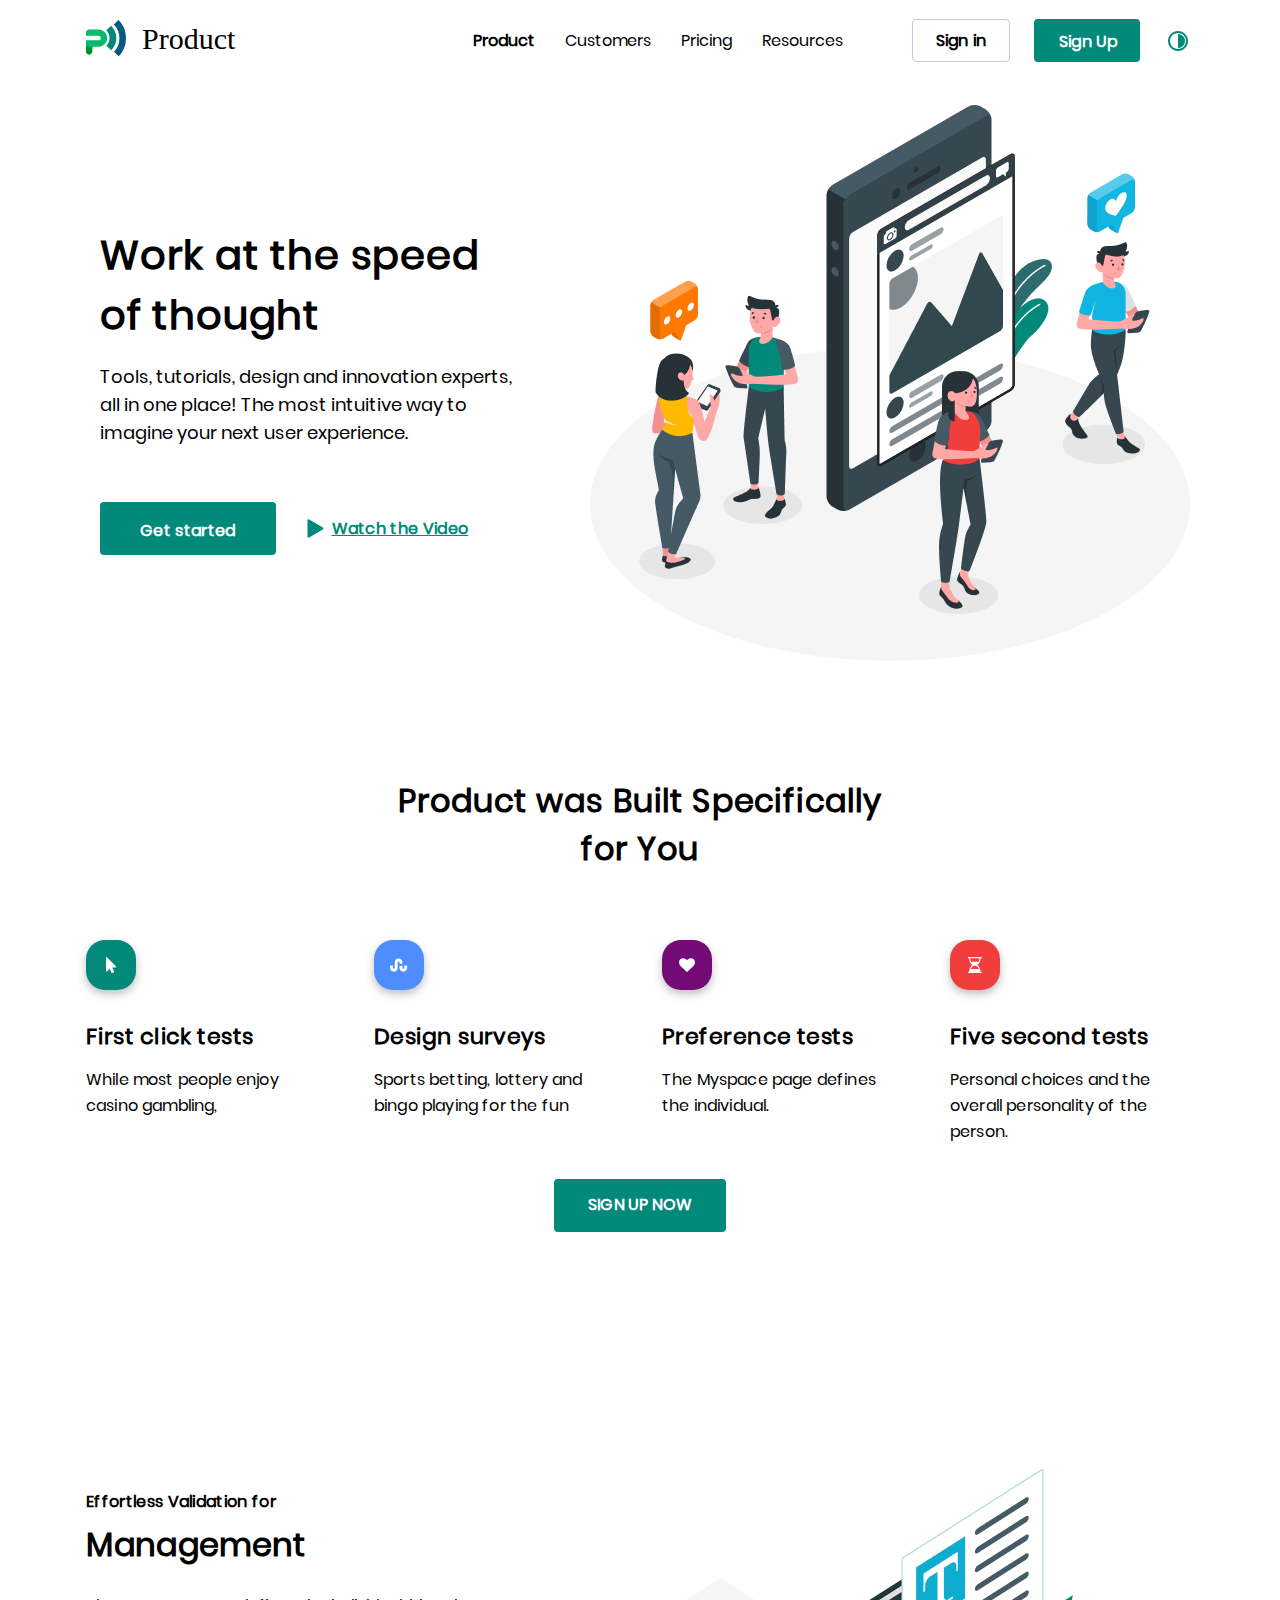
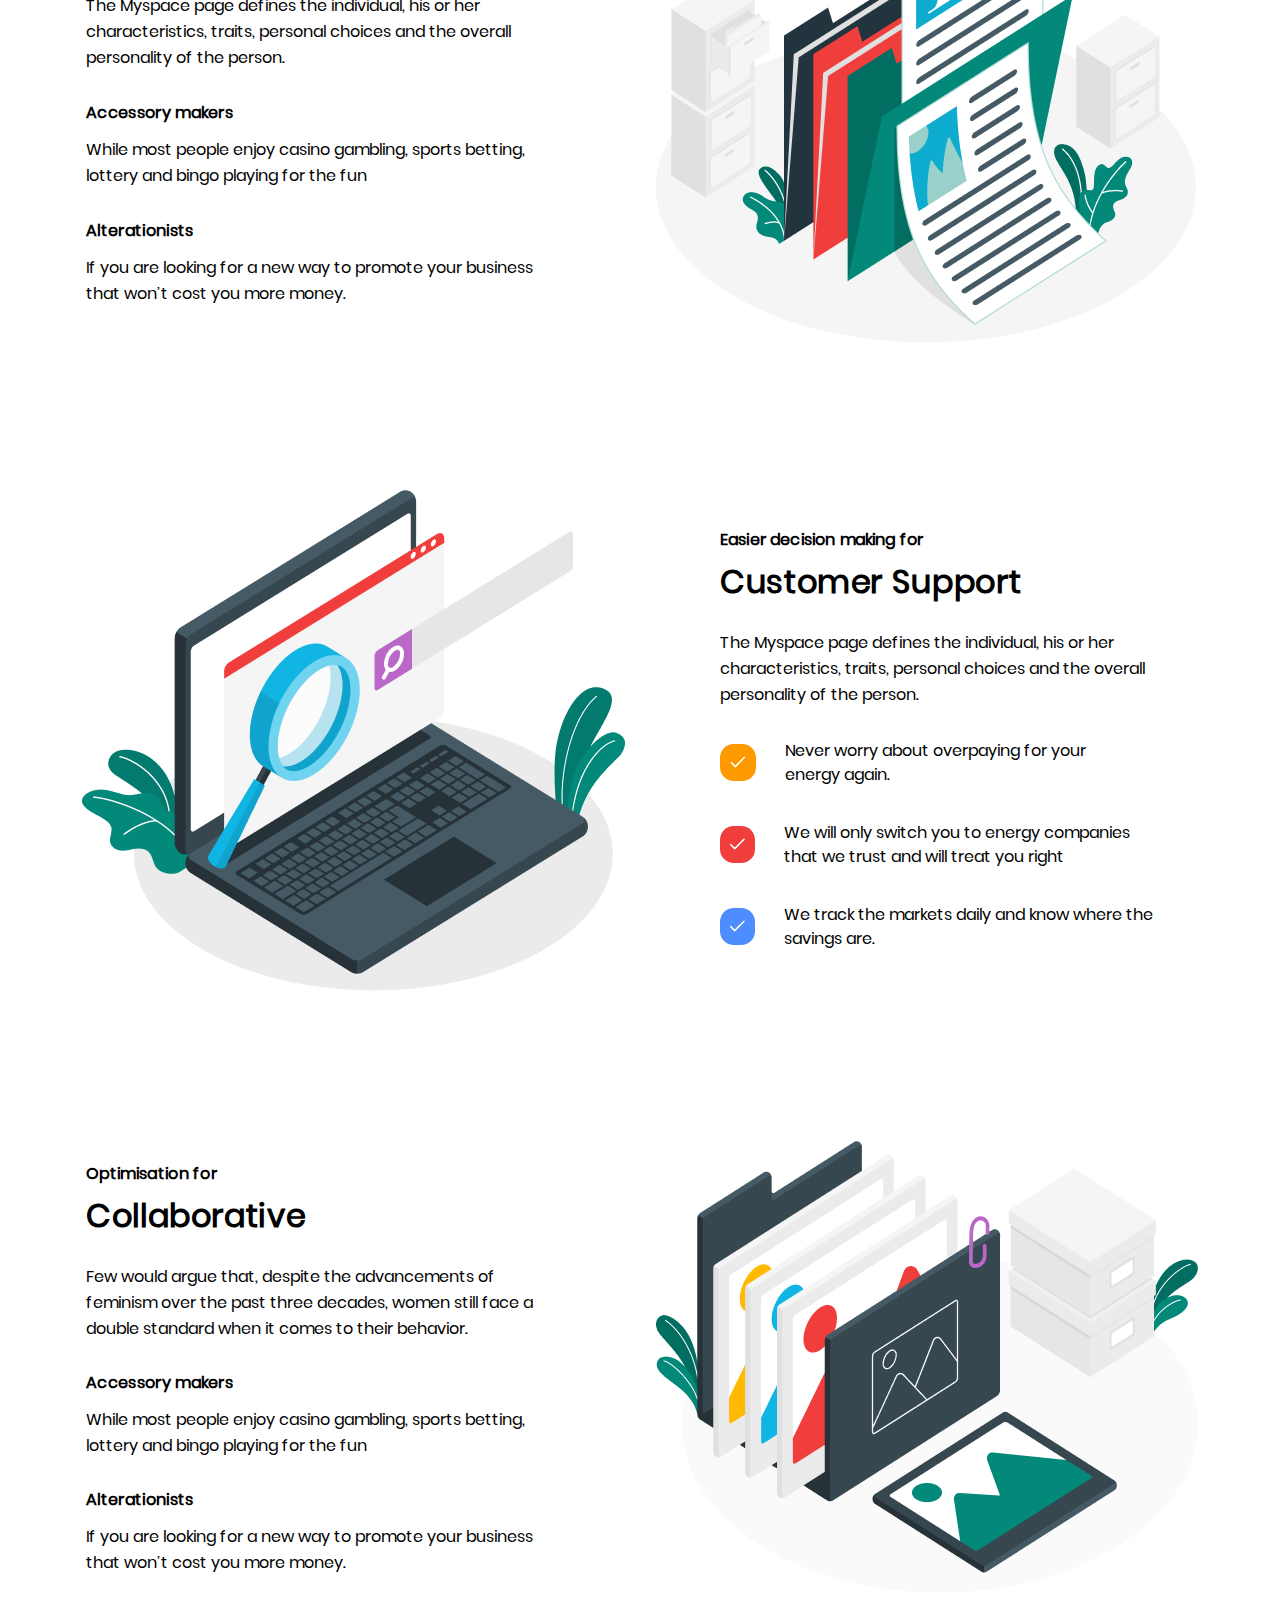
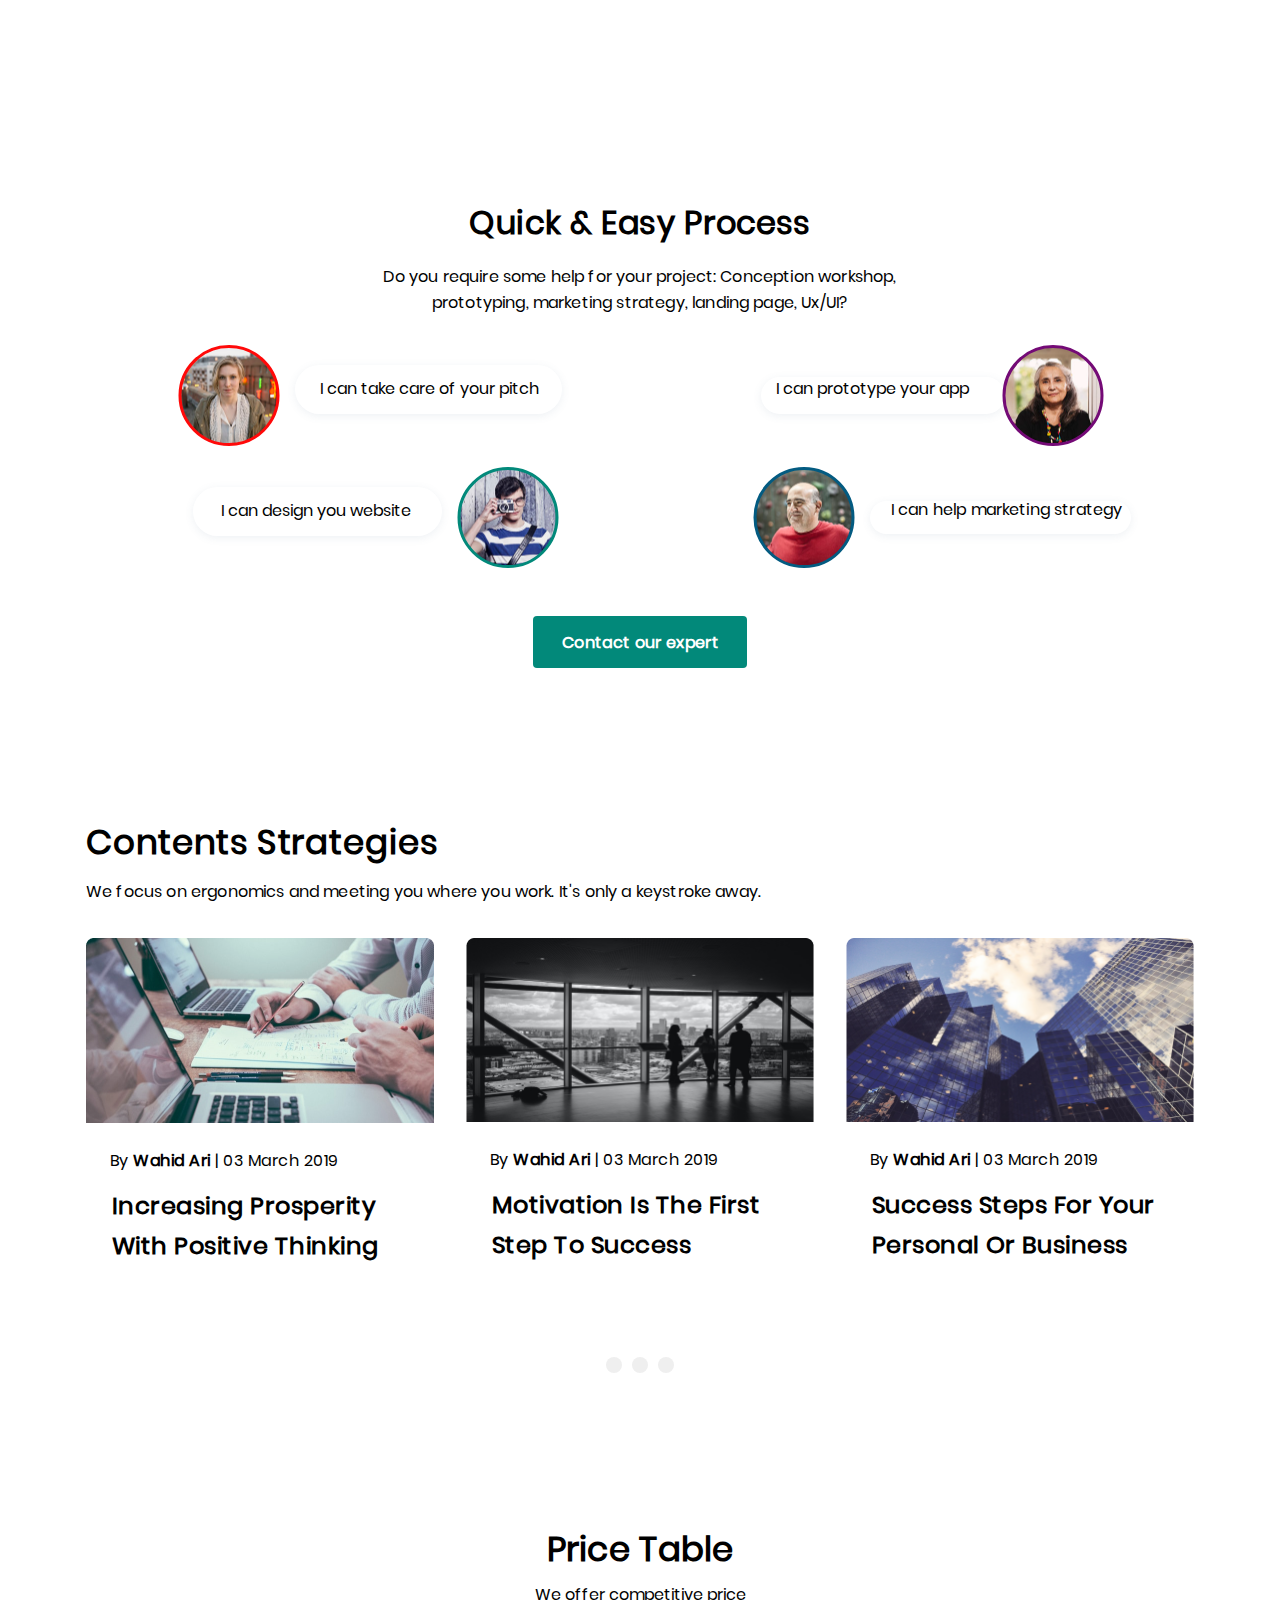
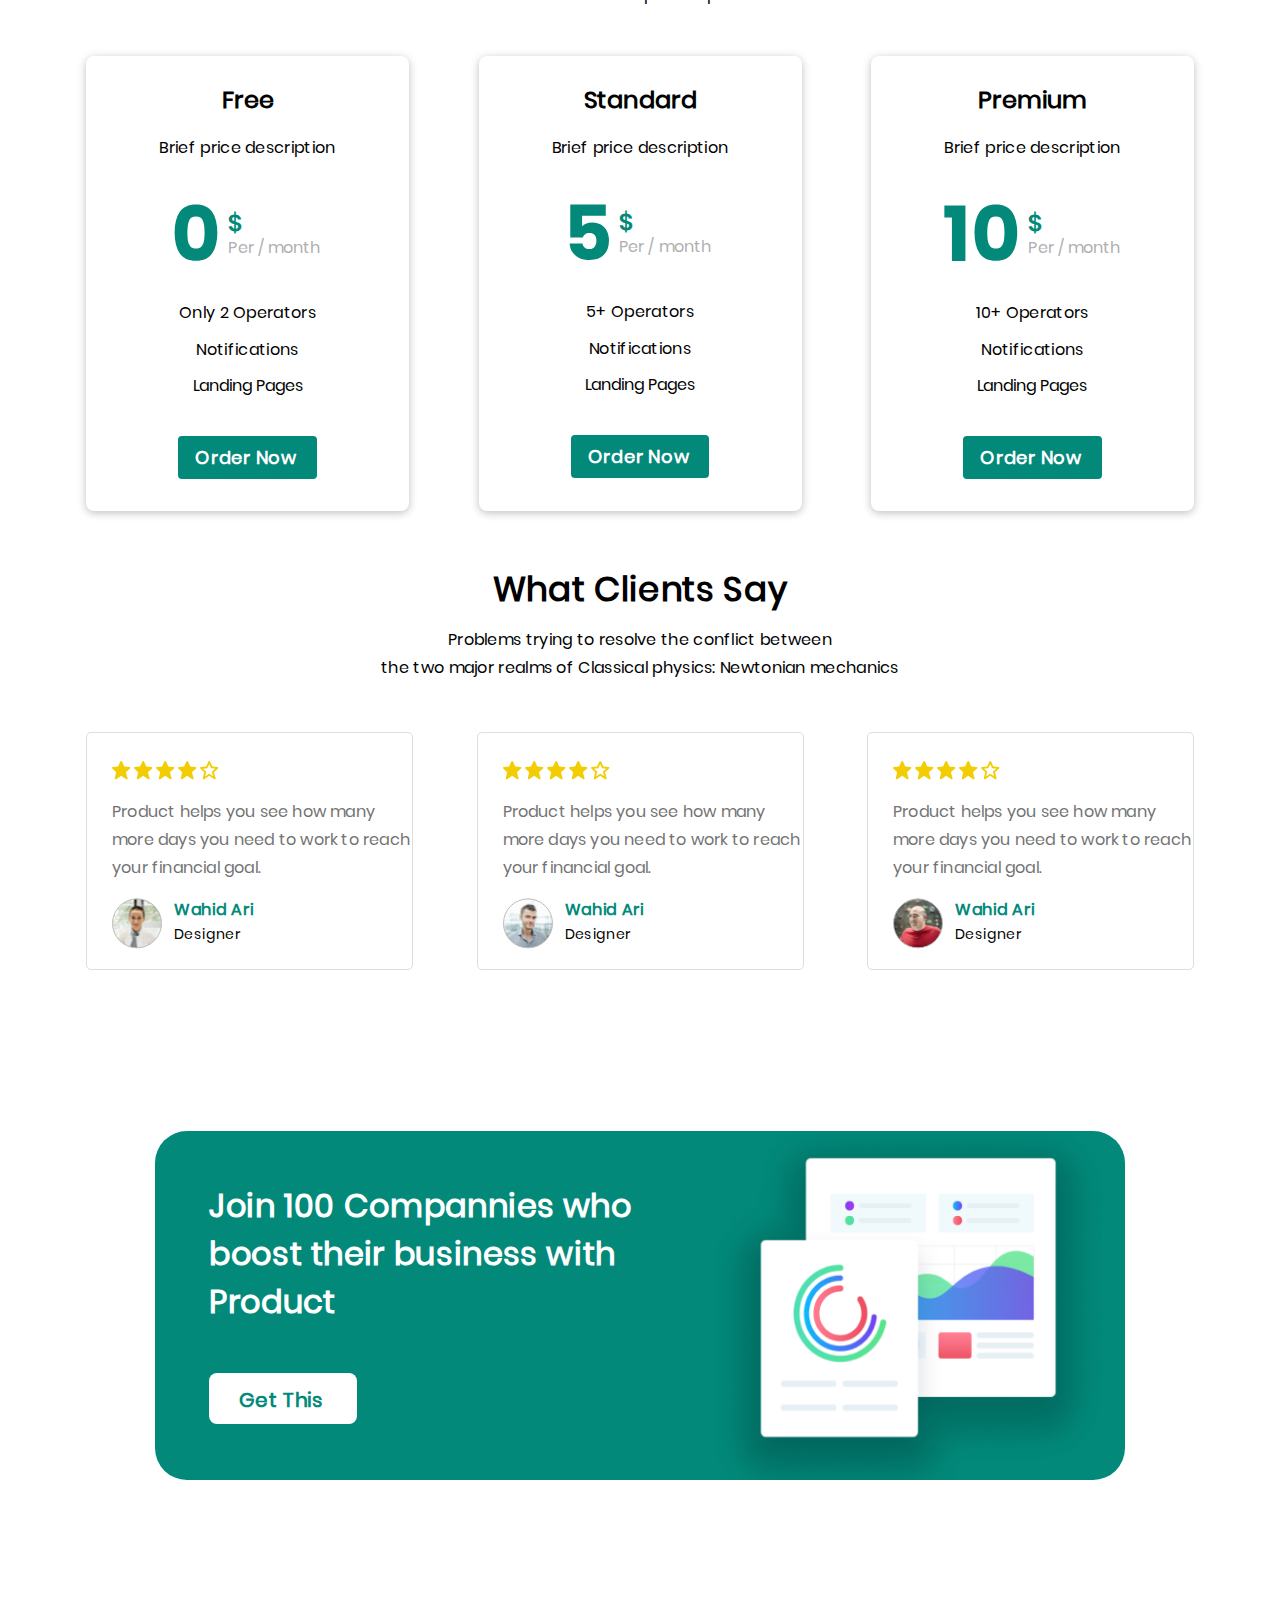
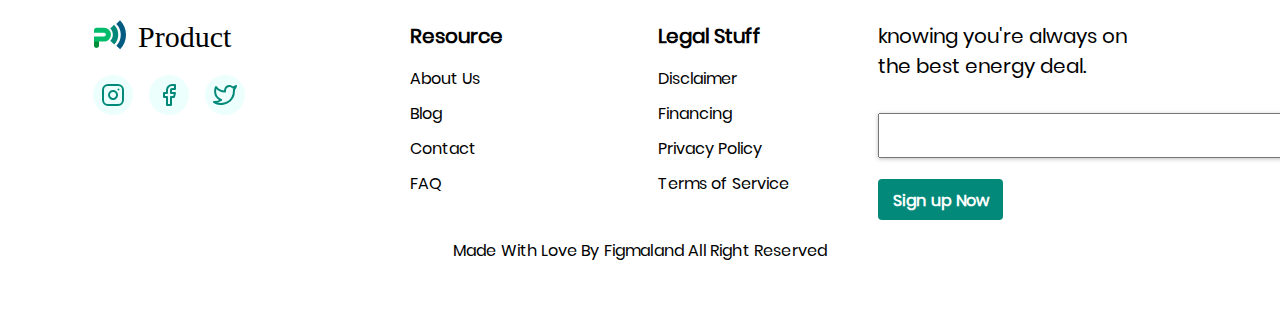
==== index.html @ 1b3c2b84 "pravki" ====
<!DOCTYPE html>
<html lang="en">
  <head>
    <meta charset="UTF-8" />
    <meta http-equiv="X-UA-Compatible" content="IE=edge" />
    <meta name="viewport" content="width=device-width,initial-scale=1" />
    <meta content="true" name="HandheldFriendly" />
    <meta content="width" name="MobileOptimized" />
    <meta content="yes" name="apple-mobile-web-app-capable" />
    <title>Document</title>
    <link rel="stylesheet" href="./assets/css/style.css" id="theme-link" />
    <link rel="stylesheet" href="./assets/css/normalize.css" />
  </head>
  <body>
    <header class="header">
      <div class="container">
        <div class="header__left">
          <a href="#" class="logo">
            <img src="./assets/svg/logo.svg" alt="image description" />
          </a>
          <a href="#" class="logo__name">Product</a>
          <nav class="menu">
            <a class="menu__item menu__item--active" href="#">Product</a>
            <a class="menu__item" href="#">Customers</a>
            <a class="menu__item" href="#">Pricing</a>
            <a class="menu__item" href="#">Resources</a>
          </nav>
        </div>
        <div class="header__right">
          <button class="btn btn--outline-primary">Sign in</button>
          <button class="btn btn--success">Sign Up</button>
          <button class="btn btn--triger">
            <img src="./assets/svg/triger.svg" alt="image description" />
          </button>
          <a class="menu-trigger menu-triger--active" href="#">
            <span></span>
            <span></span>
            <span></span>
          </a>
        </div>
      </div>
    </header>
    <section class="section section--hero">
      <div class="container">
        <div class="hero__left">
          <h1 class="title">Work at the speed<br />of thought</h1>
          <p class="description">
            Tools, tutorials, design and innovation experts, all in one place!
            The most intuitive way to imagine your next user experience.
          </p>
          <div class="btn--group">
            <button class="btn btn--success">Get started</button>
            <button class="btn btn-outline-success">
              <img src="assets/svg/play.svg" />
              <span class="btn__description">Watch the Video</span>
            </button>
          </div>
        </div>
        <div class="hero__right">
          <img class="pic hero--pic" src="./assets/img/hero.png" />
        </div>
      </div>
    </section>
    <section class="section section--product">
      <div class="container">
        <h2 class="title">Product was Built Specifically for You</h2>
        <div class="table">
          <div class="table_col">
            <div class="col__item">
              <img class="icon1" src="assets/svg/icon1.svg" />
            </div>
            <h3 class="subtitle">First click tests</h3>
            <p class="description">While most people enjoy casino gambling,</p>
          </div>
          <div class="table_col">
            <div class="col__item">
              <img class="icon2" src="assets/svg/icon2.svg" />
            </div>
            <h3 class="subtitle">Design surveys</h3>
            <p class="description">
              Sports betting, lottery and bingo playing for the fun
            </p>
          </div>
          <div class="table_col">
            <div class="col__item">
              <img class="icon3" src="assets/svg/icon3.svg" />
            </div>
            <h3 class="subtitle">Preference tests</h3>
            <p class="description">The Myspace page defines the individual.</p>
          </div>
          <div class="table_col">
            <div class="col__item">
              <img class="icon4" src="assets/svg/icon4.svg" />
            </div>
            <h3 class="subtitle">Five second tests</h3>
            <p class="description">
              Personal choices and the overall personality of the person.
            </p>
          </div>
        </div>
        <button class="btn btn--success">SIGN UP NOW</button>
      </div>
    </section>
    <section class="section section--managment">
      <div class="container">
        <div class="man__left">
          <h3 class="subtitle subtitle--small">Effortless Validation for</h3>
          <h2 class="title">Management</h2>
          <p class="description">
            The Myspace page defines the individual, his or her characteristics,
            traits, personal choices and the overall personality of the person.
          </p>
          <h3 class="subtitle subtitle--spacebottom">Accessory makers</h3>
          <p class="description">
            While most people enjoy casino gambling, sports betting, lottery and
            bingo playing for the fun
          </p>
          <h3 class="subtitle subtitle--spacebottom">Alterationists</h3>
          <p class="description">
            If you are looking for a new way to promote your business that won’t
            cost you more money.
          </p>
        </div>
        <div class="man__right">
          <img class="pic man--pic" src="./assets/img/man.png" />
        </div>
      </div>
    </section>
    <section class="section section--customer">
      <div class="container">
        <div class="customer__left">
          <img class="pic customer--pic" src="./assets/img/customer.png" />
        </div>
        <div class="customer__right">
          <h3 class="subtitle subtitle--small">Easier decision making for</h3>
          <h2 class="title">Customer Support</h2>
          <p class="description">
            The Myspace page defines the individual, his or her characteristics,
            traits, personal choices and the overall personality of the person.
          </p>
          <div class="customer__item">
            <div class="customer__wraper">
              <img
                class="customer__icon customer__icon--yellow"
                src="./assets/svg/ok.svg"
              />
              <p class="customer__description">
                Never worry about overpaying for your<br />energy again.<br />
              </p>
            </div>
            <div class="customer__wraper">
              <img
                class="customer__icon customer__icon--red"
                src="./assets/svg/ok.svg"
              />
              <p class="customer__description">
                We will only switch you to energy companies that we trust and
                will treat you right
              </p>
            </div>
            <div class="customer__wraper">
              <img
                class="customer__icon customer__icon--blue"
                src="./assets/svg/ok.svg"
              />
              <p class="customer__description">
                We track the markets daily and know where the savings are.
              </p>
            </div>
          </div>
        </div>
      </div>
    </section>
    <section class="section section--collaborative">
      <div class="container">
        <div class="coll__left">
          <h3 class="subtitle subtitle--small">Optimisation for</h3>
          <h2 class="title">Collaborative</h2>
          <p class="description">
            Few would argue that, despite the advancements of feminism over the
            past three decades, women still face a double standard when it comes
            to their behavior.
          </p>
          <h3 class="subtitle subtitle--spacebottom">Accessory makers</h3>
          <p class="description">
            While most people enjoy casino gambling, sports betting, lottery and
            bingo playing for the fun
          </p>
          <h3 class="subtitle subtitle--spacebottom">Alterationists</h3>
          <p class="description">
            If you are looking for a new way to promote your business that won’t
            cost you more money.
          </p>
        </div>
        <div class="coll__right">
          <img class="pic coll--pic" src="./assets/img/collaborative.png" />
        </div>
      </div>
    </section>
    <section class="section section--process">
      <div class="container">
        <div class="process__header">
          <h2 class="title">Quick & Easy Process</h2>
          <p class="description">
            Do you require some help for your project: Conception workshop,
            prototyping, marketing strategy, landing page, Ux/UI?
          </p>
        </div>
        <div class="process__row">
          <div class="row__left">
            <div class="expert expert__left">
              <img class="exp__pic" src="./assets/svg/expert1.svg" />
              <div class="ability">I can take care of your pitch</div>
            </div>
            <div class="expert expert__left">
              <div class="ability">I can design you website</div>
              <img class="exp__pic" src="./assets/svg/expert3.svg" />
            </div>
          </div>
          <div class="row__right">
            <div class="expert expert__right">
              <div class="ability">I can prototype your app</div>
              <img class="exp__pic" src="./assets/svg/expert2.svg" />
            </div>
            <div class="expert expert__right">
              <img class="exp__pic" src="./assets/svg/expert4.svg" />
              <div class="ability">I can help marketing strategy</div>
            </div>
          </div>
        </div>
        <button class="btn btn--success">Contact our expert</button>
      </div>
    </section>
    <section class="section section--strategies">
      <div class="container">
        <div class="strat__left">
          <h2 class="title">Contents Strategies</h2>
          <p class="description">
            We focus on ergonomics and meeting you where you work. It's only a
            keystroke away.
          </p>
        </div>
        <div class="strat__right">
          <div class="slider">
            <div class="slider__view">
              <div class="slider__portal">
                <div class="slider__slide">
                  <div class="slider__slide-content">
                    <div class="slider__item-content">
                      <div class="content">
                        <div class="profile">
                          <img
                            class="content--icon"
                            src="./assets/img/strat1.png"
                          />
                          <p class="description description-autor">
                            By <b>Wahid Ari</b> | 03 March 2019
                          </p>
                          <h2 class="comment">
                            Increasing Prosperity With Positive Thinking
                          </h2>
                        </div>
                        <div class="profile">
                          <img
                            class="content--icon"
                            src="./assets/img/strat2.png"
                          />
                          <p class="description description-autor">
                            By <b>Wahid Ari</b> | 03 March 2019
                          </p>
                          <h2 class="comment">
                            Motivation Is The First Step To Success
                          </h2>
                        </div>
                        <div class="profile">
                          <img
                            class="content--icon"
                            src="./assets/img/strat3.png"
                          />
                          <p class="description description-autor">
                            By <b>Wahid Ari</b> | 03 March 2019
                          </p>
                          <h2 class="comment">
                            Success Steps For Your Personal Or Business
                          </h2>
                        </div>
                      </div>
                    </div>
                  </div>
                </div>
                <div class="slider__nav">
                  <div class="slider__nav-left">
                    <button
                      class="slider__nav-item slider__nav-item--active"
                    ></button>
                    <button class="slider__nav-item"></button>
                    <button class="slider__nav-item"></button>
                  </div>
                </div>
              </div>
            </div>
          </div>
        </div>
      </div>
    </section>
    <section class="section section--price">
      <div class="container">
        <div class="title">Price Table</div>
        <h2 class="subtitle">We offer competitive price</h2>
        <div class="price__table">
          <div class="price__table--col">
            <h3 class="table--col-subtitle">Free</h3>
            <p class="table--col-description">Brief price description</p>
            <div class="price__information">
              <img class="price__icon" src="./assets/svg/0.svg" />
              <div class="price__information--content">
                <div class="price__money">$</div>
                <h2 class="price__month">Per / month</h2>
              </div>
            </div>
            <div class="price__item">
              <p class="price__icon-wraper">Only 2 Operators</p>
              <p class="price__icon-wraper">Notifications</p>
              <p class="price__icon-wraper">Landing Pages</p>
            </div>
            <button class="btn btn--success">Order Now</button>
          </div>
          <div class="price__table--col">
            <h3 class="table--col-subtitle">Standard</h3>
            <p class="table--col-description">Brief price description</p>
            <div class="price__information">
              <img class="price__icon" src="./assets/svg/5.svg" />
              <div class="price__information--content">
                <div class="price__money">$</div>
                <h2 class="price__month">Per / month</h2>
              </div>
            </div>
            <div class="price__item">
              <p class="price__icon-wraper">5+ Operators</p>
              <p class="price__icon-wraper">Notifications</p>
              <p class="price__icon-wraper">Landing Pages</p>
            </div>
            <button class="btn btn--success">Order Now</button>
          </div>
          <div class="price__table--col">
            <h3 class="table--col-subtitle">Premium</h3>
            <p class="table--col-description">Brief price description</p>
            <div class="price__information">
              <img class="price__icon" src="./assets/svg/10.svg" />
              <div class="price__information--content">
                <div class="price__money">$</div>
                <h2 class="price__month">Per / month</h2>
              </div>
            </div>
            <div class="price__item">
              <p class="price__icon-wraper">10+ Operators</p>
              <p class="price__icon-wraper">Notifications</p>
              <p class="price__icon-wraper">Landing Pages</p>
            </div>
            <button class="btn btn--success">Order Now</button>
          </div>
        </div>
      </div>
    </section>
    <section class="section section--say">
      <div class="container">
        <div class="say__header">
          <div class="title">What Clients Say</div>
          <div class="subtitle">
            Problems trying to resolve the conflict between<br />
            the two major realms of Classical physics: Newtonian mechanics
          </div>
        </div>
        <div class="say__row">
          <div class="collumn__item">
            <img src="./assets/svg/star.svg" alt="" class="item__icon" />
            <div class="item__description">
              <a class="description" href="#"
                >Product helps you see how many more days you need to work to
                reach your financial goal.</a
              >
            </div>
            <div class="client">
              <img src="./assets/svg/client1.svg" alt="" class="client__logo" />
              <div class="client__content">
                <p class="name">Wahid Ari</p>
                <p class="profession">Designer</p>
              </div>
            </div>
          </div>
          <div class="collumn__item">
            <img src="./assets/svg/star.svg" alt="" class="item__icon" />
            <div class="item__description">
              <a class="description" href="#"
                >Product helps you see how many more days you need to work to
                reach your financial goal.</a
              >
            </div>
            <div class="client">
              <img src="./assets/svg/client2.svg" alt="" class="client__logo" />
              <div class="client__content">
                <p class="name">Wahid Ari</p>
                <p class="profession">Designer</p>
              </div>
            </div>
          </div>
          <div class="collumn__item">
            <img src="./assets/svg/star.svg" alt="" class="item__icon" />
            <div class="item__description">
              <a class="description" href="#"
                >Product helps you see how many more days you need to work to
                reach your financial goal.</a
              >
            </div>
            <div class="client">
              <img src="./assets/svg/client3.svg" alt="" class="client__logo" />
              <div class="client__content">
                <p class="name">Wahid Ari</p>
                <p class="profession">Designer</p>
              </div>
            </div>
          </div>
        </div>
      </div>
    </section>
    <section class="section section--join">
      <div class="container">
        <div class="join__left">
          <h2 class="title">
            Join 100 Compannies who boost their business with Product
          </h2>
          <button class="btn btn--success">Get This</button>
        </div>
        <div class="join__right">
          <img class="pic join--pic" src="./assets/img/join.png" />
        </div>
      </div>
    </section>
    <footer class="footer">
      <div class="container">
        <div class="footer__left">
          <div class="product">
            <a href="#" class="logo">
              <img
                class="logo__icon"
                src="./assets/svg/logo.svg"
                alt="image description"
              />
            </a>
            <a href="#" class="logo__name">Product</a>
          </div>
          <div class="socials">
            <a href="#" class="social social--facebook">
              <img
                class="social__icon"
                src="./assets/svg/facebook.svg"
                alt="image description"
              />
            </a>
            <a href="#" class="social social--tweeter">
              <img
                class="social__icon"
                src="./assets/svg/tweeter.svg"
                alt="image description"
              />
            </a>
            <a href="#" class="social social--instagram">
              <img
                class="social__icon"
                src="./assets/svg/instagram.svg"
                alt="image description"
              />
            </a>
          </div>
        </div>
        <div class="footer__nav">
          <div class="footer__nav-col">
            <div class="menu menu--footer">
              <a href="#" class="menu__item menu__item--active">Resource</a>
            </div>
            <div class="menu--footer-subtitle">
              <a href="#" class="menu__item">About Us</a>
              <a href="#" class="menu__item">Blog</a>
              <a href="#" class="menu__item">Contact</a>
              <a href="#" class="menu__item">FAQ</a>
            </div>
          </div>
          <div class="footer__nav-col">
            <div class="menu menu--footer">
              <a href="#" class="menu__item menu__item--active">Legal Stuff</a>
            </div>
            <div class="menu--footer-subtitle">
              <a href="#" class="menu__item">Disclaimer</a>
              <a href="#" class="menu__item">Financing</a>
              <a href="#" class="menu__item">Privacy Policy</a>
              <a href="#" class="menu__item">Terms of Service</a>
            </div>
          </div>
        </div>
        <div class="footer__deal">
          <p class="subtitle">
            knowing you're always on<br />
            the best energy deal.
          </p>
          <form name="text__form" action="" method="post">
            <input class="e-mail" type="mail" />
          </form>
          <button class="btn btn--success">Sign up Now</button>
        </div>
      </div>
      <div class="copyright">
        <p class="subtitle subtitle--copyright">
          Made With Love By Figmaland All Right Reserved
        </p>
      </div>
    </footer>
    <script src="./assets/scripts/script.js"></script>
  </body>
</html>
---- assets/css/style.css ----
html[data-theme="light"] {
  --bg: #ffffff;
  --switch-color: #02897a;
  --color-heading: #22343d;
  --color-text: #22343d;
  --color-btn: #173a56;
  --color-logo: #173a56;
  --bg-image--product: url(../img/product.png);
  --bg-image--process: url(../img/process.png);
  --border: #dedede;
}

html[data-theme="dark"] {
  --bg: #1f2e35;
  --switch-color: #0077ff;
  --color-heading: #ffffff;
  --color-text: #ffffff;
  --color-btn: #ffffff;
  --color-logo: #ffffff;
  --bg-image--product: url(../img/product_dark.png);
  --bg-image--process: url(../img/process_dark.png);
  --border: #173a56;
}

/*основные стили*/
body {
  background-color: var(--bg);
  /*  --font-color: #22343d;*/
}

@font-face {
  font-family: "Poppins";
  font-style: normal;
  font-weight: normal;
  src: url("../fonts/Poppins-Regular.ttf") format("truetype");
}

html,
body {
  font-family: "Poppins", "Arial", sans-serif;
  /*  color: var(--font-color);*/
}

h1,
h2,
h3,
h4,
h5,
h6 {
  margin: 0%;
}

.container {
  max-width: 1108px;
  margin: 0 auto;
  padding: 0px 15px;
}

.title {
  font-weight: 700;
  font-size: 40px;
  line-height: 60px;
  color: var(--color-text);
}

.subtitle {
  font-weight: 700;
  font-size: 32px;
  line-height: 48px;
  text-align: center;
  color: var(--color-text);
}

.subtitle--spacebottom {
  margin-bottom: 12px;
}

.description {
  font-weight: 400;
  font-size: 18px;
  line-height: 28px;
  color: var(--color-text);
}

@media (max-width: 576px) {
  .pic {
    margin: 0 auto;
    display: flex;
    max-width: 100%;
  }
}

@media (min-width: 576px) {
  .pic {
    max-width: 25em;
  }
}

/*button*/
.btn {
  cursor: pointer;
}

.btn--success {
  font-weight: 600;
  font-size: 16px;
  line-height: 24px;
  color: #ffffff;
  background: #02897a;
  border-radius: 4px;
  border: #02897a;
  margin-right: 22px;
  padding: 11px 23px 8px 25px;
  letter-spacing: 0.02em;
}

.btn--success:hover {
  background-color: #07dfc7;
  color: #4c4a4a;
  filter: drop-shadow(0px 4px 4px rgba(0, 0, 0, 0.25));
}

.btn--triger {
  background: #f3f3f3;
  border-radius: 100px;
  border: #f3f3f3;
  width: 32px;
  height: 32px;
  display: flex;
  align-items: center;
  justify-content: center;
  background: url(./assets/svg/triger.svg) no-repeat;
  background-size: contain;
  border: 5px solid #ffffff;
}

.btn--outline-primary {
  font-weight: 600;
  font-size: 16px;
  line-height: 24px;
  color: var(--color-btn);
  border: 1px solid #bcd0e5;
  border-radius: 4px;
  background-color: transparent;
  margin-right: 24px;
  padding: 9px 22px 8px 23px;
  letter-spacing: 0.02em;
}

.btn--outline-primary:hover {
  background-color: #fefefe;
  color: #37a195;
  filter: drop-shadow(0px 4px 4px rgba(0, 0, 0, 0.25));
}

.btn-outline-success {
  background-color: transparent;
  border: transparent;
  font-weight: 600;
  font-size: 16px;
  text-decoration-line: underline;
  color: #02897a;
}

.btn-outline-success:hover {
  background-color: #37a195;
  color: #ffffff;
  filter: drop-shadow(0px 4px 4px rgba(0, 0, 0, 0.25));
  border-radius: 5px;
}

.btn-outline-success:hover img {
  filter: brightness(0) saturate(100%) invert(79%) sepia(74%) saturate(5973%) hue-rotate(138deg) brightness(118%) contrast(95%);
}

.btn--group {
  display: flex;
  justify-content: center;
}

/*переключатель на тёмное*/
input[type="checkbox"] {
  height: 0;
  width: 0;
  visibility: hidden;
}

input:checked+.menu__item--active {
  color: var(--color-text);
}

/*Header*/
.header {
  padding: 19px 0px 0px;
}

.header .container {
  display: flex;
  justify-content: space-between;
}

.header__left {
  display: flex;
  align-items: center;
}

.logo {
  margin: 0px 16px 0px 0px;
}

.header .logo__name {
  font-family: "Poppins Bold";
  font-size: 30px;
  line-height: 28px;
  color: var(--color-logo);
  text-decoration: none;
  padding-bottom: 4px;
  margin: 0;
}

.header .menu {
  display: none;
}

.menu__item.menu__item--active {
  font-weight: 600;
  font-size: 16px;
  line-height: 28px;
  text-decoration: none;
}

.menu__item {
  font-weight: 400;
  font-size: 16px;
  line-height: 28px;
  text-decoration: none;
  color: var(--color-text);
}

.menu__item:not(:last-child) {
  margin-right: 26px;
}

.menu__item:hover:after {
  width: 100%;
  left: 0;
}

.menu__item:after {
  background: none repeat scroll 0 0 transparent;
  bottom: 0;
  content: "";
  display: block;
  height: 2px;
  left: 50%;
  position: absolute;
  background: #fff;
  transition: width 0.3s ease 0s, left 0.3s ease 0s;
  width: 0;
}

.menu__item:hover {
  font-weight: 700;
  filter: brightness(0) saturate(100%) invert(39%) sepia(28%) saturate(1678%) hue-rotate(129deg) brightness(97%) contrast(98%);
}

.header__right {
  display: flex;
  align-items: center;
}

.header .btn--outline-primary {
  display: none;
}

.header .btn--success {
  display: none;
}

.toggle-container {
  display: none;
}

.header .menu-triger--active {
  position: relative;
  width: 28px;
  height: 15px;
  top: -6px;
  display: block;
}

.header span {
  position: absolute;
  left: 0;
  width: 100%;
  height: 4px;
  background-color: #02897a;
  border-radius: 4px;
}

.header .menu-trigger span:nth-of-type(2) {
  top: 20px;
}

.header .menu-trigger span:nth-of-type(3) {
  bottom: 1px;
}

/*media header*/
@media (max-width: 576px) {
  .header .logo__name {
    margin: 0;
  }
}

@media (min-width: 576px) {
  .header .btn--outline-primary {
    display: block;
  }

  .header .btn--success {
    display: block;
  }
}

@media (min-width: 1200px) {
  .header .logo__name {
    margin-right: 238px;
  }

  .header .menu {
    display: block;
  }

  .header .btn--triger {
    display: flex;
  }

  .toggle-container {
    display: block;
  }

  .header .menu-triger--active {
    display: none;
  }
}

@media (min-width: 1400px) {}

/*Hero*/
.section--hero .container {
  display: flex;
  max-width: 1080px;
  flex-direction: column;
  align-items: center;
  flex-direction: column-reverse;
}

.section--hero {
  padding: 44px 0px 0px 0px;
}

.hero__left {
  display: flex;
  flex-direction: column;
}

.section--hero .title {
  margin: 13px 0px 0px;
  font-weight: 600;
  letter-spacing: 0.02em;
  text-align: center;
  line-height: inherit;
}

.section--hero .description {
  margin-bottom: 55px;
  text-align: center;
}

.btn--group {
  flex-direction: column;
  align-items: center;
}

.section--hero .btn--success {
  padding: 17px 40px 12px 40px;
  margin: 0px 0px 30px 0px;
}

.section--hero .btn-outline-success {
  display: flex;
  align-items: center;
}

.btn-outline-success img {
  margin-right: 8px;
}

.btn__description {
  letter-spacing: 0.02em;
  font-size: 16px;
  padding-top: 3px;
}

.hero__right {
  position: relative;
}

/*media hero*/
@media (max-width: 576px) {
  .section--hero .title {
    text-align: center;
  }

  .section--hero .description {
    text-align: center;
  }

  .hero__right {
    left: 0;
  }
}

@media (min-width: 576px) {
  .section--hero .description {
    width: 550px;
  }

  .btn--group {
    flex-direction: row;
    align-items: center;
  }

  .section--hero .btn--success {
    margin: 0px 22px 0px;
  }
}

@media (min-width: 768px) {
  .section--hero .description {
    width: 610px;
  }
}

@media (min-width: 1200px) {
  .section--hero {
    padding: 41px 0px 0px 0px;
  }

  .section--hero .container {
    flex-direction: column;
    align-items: center;
    flex-direction: row;
  }

  .hero__left {
    width: 435px;
  }

  .section--hero .description {
    text-align: left;
    width: auto;
  }

  .section--hero .title {
    text-align: left;
    line-height: 60px;
  }

  .btn--group {
    justify-content: flex-start;
  }

  .section--hero .btn--success {
    margin: 0 25px 0 0;
  }

  .hero__right {
    position: relative;
    left: 55px;
    top: 2px;
  }

  .pic {
    max-width: 100%;
  }
}

/*product*/

.section--product {
  background: var(--bg-image--product) bottom;
  background-repeat: no-repeat;
  background-size: contain;
  padding: 44px 0px 17px 0px;
}

.section--product .container {
  display: flex;
  flex-direction: column;
  align-items: center;
}

.section--product .title {
  font-size: 32px;
  line-height: 48px;
  font-weight: 700;
  width: 534px;
  text-align: center;
  letter-spacing: 0.03em;
  margin: 0px 0px 67px 0px;
}

.table {
  display: flex;
  margin-bottom: 18px;
  width: 100%;
}

.table_col {
  display: flex;
  flex-direction: column;
  align-items: start;
  max-width: 244px;
}

.table_col:not(:last-child) {
  margin-right: 46px;
}

.table_col:nth-of-type(1) .col__item {
  background: #02897a;
}

.table_col:nth-of-type(2) .col__item {
  background: #4d8dff;
}

.table_col:nth-of-type(3) .col__item {
  background: #740a76;
}

.table_col:nth-of-type(4) .col__item {
  background: #f03e3d;
}

.col__item {
  border-radius: 19px;
  width: 50px;
  height: 50px;
  display: flex;
  align-items: center;
  justify-content: center;
  filter: drop-shadow(0px 4px 4px rgba(0, 0, 0, 0.25));
  margin-bottom: 30px;
}

.section--product .subtitle {
  font-weight: 600;
  font-size: 22px;
  line-height: 33px;
  margin-bottom: 0px;
  letter-spacing: 0.02em;
  margin-bottom: -2px;
}

.section--product .description {
  font-weight: 400;
  font-size: 16px;
  line-height: 26px;
  text-align: center;
  letter-spacing: 0.01em;
}

.section--product .btn--success {
  padding: 14px 34px 15px 34px;
  margin: auto;
}

/*media product*/

@media (max-width: 576px) {
  .section--product .title {
    width: auto;
  }

  .table {
    flex-direction: column;
    align-items: center;
  }

  .table_col {
    margin: 0;
    align-items: center;
  }

  .table_col:not(:last-child) {
    margin: 0;
    align-items: center;
  }
}

@media (min-width: 576px) {
  .table {
    justify-content: center;
  }

  .table_col:nth-of-type(3),
  .table_col:nth-of-type(4) {
    display: none;
  }

  .table_col:not(:last-child) {
    align-items: center;
    margin: 0;
  }
}

@media (min-width: 768px) {
  .table_col:nth-of-type(3) {
    display: flex;
  }
}

@media (min-width: 992px) {
  .table_col {
    margin: 0;
    align-items: center;
  }

  .table_col:nth-of-type(4) {
    display: flex;
  }
}

@media (min-width: 1200px) {
  .section--product {
    padding: 114px 0px 97px 0px;
  }

  .table {
    justify-content: space-between;
  }

  .table_col,
  .table_col:not(:last-child) {
    align-items: start;
  }

  .section--product .description {
    text-align: left;
  }
}

/*managment*/
.section--managment .container {
  display: flex;
  flex-direction: column-reverse;
}

.man__left {
  display: flex;
  flex-direction: column;
  align-items: start;
}

.section--managment .title {
  font-family: "Poppins";
  font-size: 32px;
  line-height: 48px;
  margin: 0px 0px 24px;
  font-weight: 600;
  letter-spacing: 0.02em;
}

.section--managment .subtitle {
  font-weight: 600;
  font-size: 16px;
  line-height: 24px;
  letter-spacing: 0.02em;
}

.section--managment .subtitle--small {
  margin: 0px 0px 7px;
}

.section--managment .description {
  font-size: 16px;
  line-height: 26px;
  margin: 0px 0px 30px;
  text-align: left;
}

/*mdeia managment*/
@media (max-width: 576px) {
  .section--managment {
    padding: 20px 0px 0px;
  }

  .man__left {
    width: auto;
  }

  .man__right {
    left: 0;
    top: 0;
    margin-bottom: 20px;
  }
}

@media (min-width: 576px) {
  .man__right {
    padding: 20px 0px 20px 0px;
  }
}

@media (min-width: 768px) {
  .man__left {
    width: 459px;
    align-items: center;
    margin: auto;
  }

  .section--managment .description {
    text-align: center;
  }
}

@media (min-width: 1200px) {
  .section--managment {
    padding: 161px 0px 0px 0px;
  }

  .section--managment .container {
    flex-direction: row;
  }

  .man__left {
    align-items: start;
    margin: 0;
  }

  .man__right {
    position: relative;
    left: 111px;
    top: -42px;
  }

  .section--managment .description {
    text-align: left;
  }
}

/*customer*/
.section--customer .container {
  display: flex;
  flex-direction: column;
}

.customer__right {
  display: flex;
  flex-direction: column;
  align-items: start;
}

.section--customer .title {
  font-size: 32px;
  line-height: 48px;
  margin: 0px 0px 24px;
  letter-spacing: 0.02em;
}

.section--customer .subtitle--small {
  font-weight: 600;
  font-size: 16px;
  line-height: 24px;
  margin: 0px 0px 6px;
  letter-spacing: 0.01em;
}

.section--customer .description {
  margin: 0px 0px 31px;
  font-weight: 400;
  font-size: 16px;
  line-height: 26px;
}

.customer__wraper {
  display: flex;
  align-items: center;
}

.customer__item .customer__wraper:nth-of-type(1) {
  margin: 0px 0px 34px 0px;
}

.customer__item .customer__wraper:nth-of-type(2) {
  margin: 0px 0px 34px 0px;
}

.customer__icon {
  width: 16px;
  height: 12px;
  border-radius: 13.8542px;
  padding: 12px 10px 13px 10px;
  margin-right: 29px;
}

.customer__icon.customer__icon--yellow {
  background: #ff9900;
}

.customer__icon.customer__icon--red {
  background: #f03e3d;
}

.customer__icon.customer__icon--blue {
  background: #4d8dff;
}

.customer__description {
  margin: 0;
  line-height: 24px;
  color: var(--color-text);
}

/*mdeia customer*/
@media (max-width: 576px) {
  .section--customer {
    padding: 0px;
  }

  .customer__left {
    left: 0;
    top: 0;
    margin: 0px 0px 20px;
  }
}

@media (min-width: 576px) {}

@media (min-width: 768px) {
  .customer--pic {
    margin-bottom: 40px;
  }

  .customer__right {
    width: 442px;
    align-items: center;
    margin: auto;
  }

  .section--customer .description {
    text-align: center;
  }
}

@media (min-width: 1200px) {
  .section--customer {
    padding: 118px 0px 0px 0px;
  }

  .section--customer .container {
    flex-direction: row;
  }

  .customer__left {
    position: relative;
    top: -38px;
    left: -4px;
    margin-right: 91px;
  }

  .customer__pic {
    margin-bottom: 0px;
  }

  .customer__right {
    align-items: start;
    margin: 0;
    max-width: 442px;
  }

  .section--customer .description {
    text-align: left;
  }
}

/*collaborative*/
.section--collaborative {
  padding: 20px 0px 0px;
}

.section--collaborative .container {
  display: flex;
  flex-direction: column-reverse;
}

.coll__left {
  display: flex;
  flex-direction: column;
  align-items: start;
}

.section--collaborative .title {
  font-family: "Poppins";
  font-size: 32px;
  line-height: 48px;
  margin: 0px 0px 24px;
  font-weight: 600;
  letter-spacing: 0.02em;
}

.section--collaborative .subtitle {
  font-weight: 600;
  font-size: 16px;
  line-height: 24px;
  letter-spacing: 0.02em;
}

.section--collaborative .subtitle--small {
  margin: 0px 0px 6px;
}

.section--collaborative .description {
  font-size: 16px;
  line-height: 26px;
  margin: 0px 0px 29px;
}

/*media collaborative*/
@media (max-width: 576px) {
  .coll__left {
    width: auto;
  }

  .coll__right {
    left: 0;
    top: 0;
    margin-bottom: 20px;
  }

  .section--collaborative {
    padding: 30px 0px 0px;
  }
}

@media (min-width: 576px) {}

@media (min-width: 768px) {
  .section--collaborative {
    padding: 40px 0px 0px;
  }

  .coll__left {
    align-items: center;
    margin: auto;
    width: 459px;
  }

  .coll__right {
    margin-bottom: 20px;
  }

  .section--collaborative .description {
    text-align: center;
  }
}

@media (min-width: 1200px) {
  .section--collaborative {
    padding: 89px 0px 130px 0px;
  }

  .section--collaborative .container {
    flex-direction: row;
  }

  .coll__left {
    margin: 0;
    align-items: start;
    width: 459px;
  }

  .section--collaborative .description {
    text-align: left;
  }

  .coll__right {
    position: relative;
    left: 111px;
    top: -21px;
    margin: 0;
  }
}

/*process*/
.section--process {
  background: var(--bg-image--process) no-repeat;
  background-repeat: no-repeat;
  background-size: contain;
  padding: 50px 0px 63px;
}

.section--process .container {
  display: flex;
  flex-direction: column;
  max-width: 963px;
}

.process__header {
  display: flex;
  flex-direction: column;
  text-align: center;
  margin-bottom: 15px;
}

.section--process .title {
  font-size: 32px;
  line-height: 48px;
  letter-spacing: 0.02em;
  margin-bottom: 17px;
}

.section--process .description {
  font-weight: 500;
  font-size: 16px;
  line-height: 26px;
  width: 542px;
  letter-spacing: 0.01em;
  margin: auto;
  margin-bottom: 14px;
}

.process__row {
  display: flex;
  justify-content: space-around;
  margin-bottom: 47px;
  flex-direction: column;
}

.row__right {
  display: flex;
  flex-direction: column-reverse;
}

.expert {
  display: flex;
  align-items: center;
  justify-content: center;
}

.ability {
  text-align: center;
}

.expert__left:first-child .exp__pic {
  margin-right: 15px;
}

.expert__left:last-child .exp__pic {
  margin-left: 15px;
}

.expert__left:last-child .ability {
  padding: 10px 15px 10px 15px;
  margin: 0px 0px 0px 38px;
}

.expert__right:first-child .ability {
  padding: 10px 15px 10px 15px;
  margin: 0px 0px 0px 37px;
}

.expert__right:last-child .ability {
  letter-spacing: 0.01em;
  padding: 10px 15px 10px 15px;
  margin: 0px 15px 0px 0px;
}

.ability {
  background: #ffffff;
  box-shadow: 0px 2px 8px rgba(86, 117, 146, 0.1);
  border-radius: 27px;
  padding: 3px 24px 15px 25px;
}

.section--process .btn--success {
  font-weight: 700;
  margin: auto;
  padding: 15px 28px 13px 29px;
}

/*media process*/
/*@media (max-width: 576px) {
  .expert__right {
    flex-direction: column-reverse;
  }

  .expert__left {
    flex-direction: column-reverse;
  }
}*/

@media (max-width: 768px) {
  .section--process .description {
    width: auto;
  }

  .row__left .expert {
    margin: auto;
  }

  .expert__left:last-child .exp__pic {
    margin-left: 15px;
  }

  .expert__left:first-child .ability {
    padding: 10px 15px 10px 15px;
    margin: 0px 12px 0px 0px;
  }

  .row__right .expert {
    margin: auto;
  }

  .expert__right:first-child .exp__pic {
    margin-left: 15px;
  }

  .expert__right .ability {
    padding: 10px 15px 10px 15px;
  }

  .expert__right:last-child .exp__pic {
    margin-right: 15px;
  }
}

@media (min-width: 768px) {
  .process__row {
    flex-direction: row;
  }

  .row__left {
    margin-right: 15px;
  }

  .expert__right:first-child .ability {
    margin: 0px 15px 0px 21px;
  }

  .expert__left:first-child .ability {
    padding: 10px 15px 10px 15px;
    margin: 0px 4px 0px 0px;
  }

  .row__right {
    flex-direction: column;
  }

  .expert__right:last-child .ability {
    letter-spacing: 0.01em;
    padding: 10px 15px 10px 15px;
    margin: 0px 0px 0px 15px;
  }
}

@media (min-width: 1200px) {

  /*  .section--process {
    background-size: cover;
  }
*/
  .process__row {
    flex-direction: row;
  }

  .row__right {
    display: flex;
    flex-direction: column;
  }

  .row__left .expert:first-child {
    margin: 0px 138px 20px 0px;
  }

  .row__left .expert:last-child {
    margin: 0px 126px 0px 0px;
  }

  .row__right .expert:first-child {
    margin: 0px -9px 20px 0px;
  }

  .row__right .expert:last-child {
    margin: 0px -29px 0px 0px;
  }

  .expert__left:last-child .exp__pic {
    margin-left: 15px;
  }

  .expert__left:first-child .ability {
    padding: 15px 23px 15px 25px;
    margin: 0;
    position: relative;
    top: -6px;
  }

  .expert__left:last-child .ability {
    padding: 15px 31px 15px 28px;
    position: relative;
    top: -6px;
    margin: 0;
  }

  .expert__right:last-child .ability {
    padding: 0px 9px 15px 21px;
    letter-spacing: 0.01em;
  }

  .expert__right:first-child .ability {
    padding: 3px 36px 15px 15px;
    margin: 0px -3px 0px 0px;
  }
}

/*strategies*/
.section--strategies .title {
  font-weight: 700;
  font-size: 34px;
  line-height: 51px;
  letter-spacing: 0.02em;
  margin-bottom: 11px;
}

.section--strategies .description {
  font-weight: 500;
  font-size: 16px;
  line-height: 26px;
  margin: 0px 0px 33px 0px;
  letter-spacing: 0.01em;
}

.strat__left {
  text-align: center;
}

.strat__right {
  width: 100%;
}

.slider__slide {
  margin-bottom: 20px;
}

.section--strategies .description-autor {
  font-weight: 500;
  font-size: 16px;
  line-height: 26px;
  margin: 21px 30px 12px 24px;
  letter-spacing: 0.03em;
}

.content {
  display: flex;
  justify-content: space-between;
}

.content--icon {
  max-width: 100%;
}

.profile {
  max-width: 348px;
  border: 1px solid var(--border);
  border-radius: 8px;
  background: #ffffff;
}

.comment {
  font-weight: 700;
  font-size: 24px;
  line-height: 40px;
  margin: 0px 30px 28px 26px;
  letter-spacing: 0.02em;
}

.comment:hover {
  color: #02897a;
  cursor: pointer;
}

.slider__nav-left {
  display: flex;
  justify-content: center;
  display: none;
}

.slider__nav-item {
  width: 16px;
  height: 16px;
  background: #efefef;
  border-radius: 50%;
  border: transparent;
}

.slider__nav-item:hover {
  background: #02897a;
  cursor: pointer;
}

.slider__nav-item:not(:last-child) {
  margin-right: 10px;
}

.slider__nav-left:hover {
  cursor: pointer;
}

/*strategies*/
@media (max-width: 576px) {
  .section--strategies {
    padding: 0px 0px 25px 0px;
  }

  .section--strategies .container {
    width: auto;
  }

  .slider__item-content {
    display: flex;
    justify-content: center;
  }

  .content {
    flex-direction: column;
  }

  /*  .content--icon {
    width: 20em;
}*/
  .profile {
    width: auto;
  }

  .profile:not(:last-child) {
    margin-bottom: 20px;
  }
}

@media (min-width: 576px) {

  .profile:nth-of-type(2),
  .profile:nth-of-type(3) {
    display: none;
  }

  .content {
    justify-content: center;
  }
}

@media (min-width: 768px) {
  .profile:nth-of-type(2) {
    display: block;
  }

  .profile:first-child {
    margin-right: 15px;
  }
}

@media (min-width: 1200px) {
  .section--strategies {
    padding: 86px 0px 25px 0px;
  }

  .section--strategies .container {
    width: 1110px;
  }

  .strat__left {
    text-align: left;
  }

  .slider__slide {
    margin-bottom: 63px;
  }

  .content {
    flex-direction: row;
    justify-content: space-between;
  }

  .profile:first-child {
    margin-right: 0;
  }

  .profile:nth-of-type(3) {
    display: block;
  }

  .slider__nav-left {
    display: flex;
  }
}

/*price*/
.section--price .container {
  display: flex;
  flex-direction: column;
}

.section--price .title {
  font-size: 34px;
  line-height: 51px;
  margin-bottom: 8px;
  text-align: center;
}

.section--price .subtitle {
  font-weight: 500;
  font-size: 16px;
  line-height: 24px;
  margin-bottom: 49px;
}

.price__table {
  display: flex;
  justify-content: space-between;
}

.price__table--col {
  padding: 24px 0px 32px 0px;
  max-width: 323px;
  background: #ffffff;
  box-shadow: 0px 2px 8px rgba(0, 0, 0, 0.25);
  border-radius: 8px;
  display: flex;
  flex-direction: column;
  align-items: center;
}

.price__table--col:hover {
  background-color: #02897a;
  cursor: pointer;
  color: #fff;
}

.price__table--col:hover .price__icon {
  filter: brightness(0) saturate(100%) invert(100%) sepia(0%) saturate(7467%) hue-rotate(292deg) brightness(101%) contrast(99%);
}

.price__table--col:hover .price__money,
.price__month {
  color: #fff;
}

.price__table--col:hover .btn--success {
  background-color: #07dfc7;
  color: #4c4a4a;
  filter: drop-shadow(0px 4px 4px rgba(0, 0, 0, 0.25));
}

.table--col-subtitle {
  font-weight: 700;
  font-size: 24px;
  line-height: 40px;
  margin-bottom: 8px;
}

.table--col-description {
  margin: 0px 50px 36px;
  letter-spacing: 0.02em;
  font-size: 16px;
  line-height: 40px;
  text-align: center;
}

.price__information {
  display: flex;
  align-items: center;
  margin-bottom: 41px;
}

.price__money {
  color: #02897a;
  font-weight: 700;
  font-size: 24px;
  line-height: 30px;
}

.price__month {
  font-weight: 400;
  font-size: 16px;
  line-height: 19px;
  letter-spacing: 0.1px;
  color: #afafaf;
}

.price__icon {
  margin-right: 10px;
}

.price__item {
  margin-bottom: 25px;
  text-align: center;
}

.price__icon-wraper:not(:last-child) {
  margin: 0px 0px 15px;
  letter-spacing: 0.02em;
  font-weight: 500;
  font-size: 16px;
  line-height: 22px;
  text-align: center;
}

.section--price .btn--success {
  padding: 11px 20px 10px 17px;
  margin: 0;
  letter-spacing: 0.04em;
  font-weight: 600;
  font-size: 18px;
  line-height: 22px;
}

/*media price*/
@media (max-width: 576px) {
  .section--price {
    padding: 0px;
  }

  .price__table {
    flex-direction: column;
    margin: auto;
  }

  .price__table--col {
    width: auto;
  }

  .price__table--col:not(:last-child) {
    margin-bottom: 20px;
  }

  .section--price .description {
    margin: 0px 50px 15px;
    text-align: center;
  }
}

@media (min-width: 576px) {
  .section--price {
    padding: 20px 0px 0px;
  }

  .price__table--col:nth-of-type(2),
  .price__table--col:nth-of-type(3) {
    display: none;
  }

  .price__table--col {
    margin: auto;
    max-width: 323px;
    width: 100%;
  }
}

@media (min-width: 768px) {
  .price__table--col:nth-of-type(2) {
    display: flex;
  }
}

@media (min-width: 1200px) {
  .section--price {
    padding: 126px 0px 50px;
  }

  .price__table--col {
    margin: 0;
  }

  .price__table--col:nth-of-type(3) {
    display: flex;
  }
}

/*say*/
.section--say {
  padding: 50px 0px 20px;
}

.say__header {
  text-align: center;
}

.section--say .title {
  font-size: 34px;
  line-height: 57px;
  margin-bottom: 8px;
  letter-spacing: 0.02em;
}

.section--say .subtitle {
  font-weight: 500;
  font-size: 16px;
  line-height: 28px;
  letter-spacing: 0.3px;
  width: auto;
  margin: auto;
  margin-bottom: 50px;
}

.say__row {
  display: flex;
  justify-content: space-between;
}

.collumn__item {
  max-width: 300px;
  border: 1px solid #dedede;
  border-radius: 5px;
  padding: 28px 0px 20px 25px;
  background: #ffffff;
}

.item__icon {
  margin-bottom: 13px;
}

.item__description {
  margin-bottom: 16px;
}

.section--say .description {
  font-weight: 400;
  font-size: 16px;
  line-height: 28px;
  letter-spacing: 0.2px;
  color: #737373;
  margin-bottom: 16px;
  text-decoration: none;
}

.client {
  display: flex;
}

.client__logo {
  margin-right: 12px;
}

.name {
  margin: 0;
  font-weight: 600;
  font-size: 16px;
  line-height: 24px;
  letter-spacing: 0.7px;
  color: #02897a;
}

.profession {
  margin: 0;
  font-weight: 500;
  font-size: 14px;
  line-height: 24px;
  letter-spacing: 0.4px;
}

/*media say*/
@media (max-width: 576px) {
  .say__row {
    flex-direction: column;
  }

  .collumn__item {
    margin: auto;
    width: auto;
  }

  .collumn__item:not(:last-child) {
    margin-bottom: 20px;
  }
}

@media (min-width: 576px) {

  .collumn__item:nth-of-type(2),
  .collumn__item:nth-of-type(3) {
    display: none;
  }

  .say__row {
    justify-content: center;
  }
}

@media (min-width: 768px) {
  .collumn__item:nth-of-type(2) {
    display: block;
  }

  .collumn__item:not(:last-child) {
    margin-right: 20px;
  }
}

@media (min-width: 1200px) {
  .section--say {
    padding: 0px 0px 20px;
  }

  .section--say .subtitle {
    width: 565px;
  }

  .say__row {
    margin: 0;
    justify-content: space-between;
  }

  .collumn__item:nth-of-type(3) {
    display: block;
  }
}

@media (min-width: 1400px) {
  .section--say {
    padding: 100px 0px 20px;
  }

  .collumn__item:not(:last-child) {
    margin-right: 0px;
  }
}

/*join*/
.section--join {
  padding: 61px 15px 20px;
}

.section--join .container {
  display: flex;
  background: #02897a;
  border-radius: 32px;
  max-width: 940px;
  margin: 0 auto;
  flex-direction: column;
}

.join__left {
  width: 100%;
  align-items: center;
  text-align: center;
  display: flex;
  flex-direction: column;
  padding: 51px 0px 56px 0px;
}

.section--join .title {
  font-weight: 600;
  font-size: 32px;
  line-height: 151.4%;
  color: #ffffff;
  margin-bottom: 46px;
  letter-spacing: 0.02em;
}

.section--join .btn--success {
  background: #ffffff;
  border-radius: 8px;
  font-size: 20px;
  line-height: 30px;
  color: #02897a;
  margin: 0;
  padding: 12px 35px 9px 30px;
}

.section--join .btn--success:hover {
  background-color: #07dfc7;
  color: #4c4a4a;
  filter: drop-shadow(0px 4px 4px rgba(0, 0, 0, 0.25));
}

.join--pic {
  max-width: 100%;
}

/*media join*/
@media (max-width: 576px) {
  .section--join .title {
    text-align: center;
  }
}

@media (min-width: 576px) {
  .join__right {
    display: flex;
    justify-content: center;
  }

  .join__pic {
    width: auto;
  }
}

@media (min-width: 1200px) {
  .section--join {
    padding: 141px 0px 20px;
  }

  .section--join .container {
    flex-direction: row;
    width: 968px;
  }

  .join__left {
    padding: 51px 0px 56px 39px;
    width: 510px;
    align-items: start;
    text-align: left;
  }

  .join__pic {
    position: relative;
    top: 2px;
    left: 10px;
    width: auto;
  }
}

/*footer*/
.footer {
  padding: 41px 0px 50px;
}

.footer .container {
  display: flex;
  flex-direction: column;
  align-items: center;
}

.footer__left {
  display: flex;
  flex-direction: column;
  margin: auto;
  margin-bottom: 20px;
}

.footer .logo {
  margin: -2px 12px 0px 0px;
}

.footer .logo__name {
  font-family: "Poppins Bold";
  font-size: 30px;
  line-height: 28px;
  color: var(--color-logo);
  text-decoration: none;
  margin: 0;
  padding-top: 2px;
}

.logo__icon {
  width: 32px;
  height: 32px;
  margin-left: 8px;
}

.product {
  display: flex;
  margin-bottom: 20px;
}

.socials {
  display: flex;
  align-items: center;
}

.social {
  background: #edfffc;
  border-radius: 50%;
  width: 40px;
  height: 40px;
  display: flex;
  align-items: center;
  justify-content: center;
}

.social {
  margin-left: 7px;
}

.social:not(:last-child) {
  margin-right: 9px;
}

.social:hover {
  background-color: #02897a;
}

.social:hover .social__icon {
  filter: brightness(0) saturate(100%) invert(96%) sepia(4%) saturate(0%) hue-rotate(325deg) brightness(105%) contrast(104%);
}

.footer__nav {
  display: flex;
  flex-direction: column;
  align-items: center;
  margin: auto;
  margin-bottom: 20px;
}

.footer__nav-col {
  display: flex;
  flex-direction: column;
  align-items: center;
}

.footer__nav-col:not(:last-child) {
  margin: auto;
  margin-bottom: 20px;
}

.menu--footer-subtitle {
  flex-direction: column;
  display: flex;
  align-items: center;
}

.menu--footer {
  margin-bottom: 10px;
}

.footer .menu__item {
  margin: 0;
  font-weight: 400;
  font-size: 16px;
  line-height: 35px;
}

.footer .menu__item--active {
  font-weight: 700;
  font-size: 20px;
  line-height: 30px;
}

form {
  margin-bottom: 21px;
  filter: drop-shadow(0px 1px 2px rgba(0, 0, 0, 0.25));
}

.footer__deal {
  margin: auto;
  text-align: center;
  margin-bottom: 44px;
}

.footer .subtitle {
  text-align: center;
  font-weight: 500;
  font-size: 20px;
  line-height: 30px;
  margin: 0;
  margin-bottom: 32px;
}

.e-mail {
  padding: 12px 0px 11px 0px;
}

.footer .btn--success {
  padding: 10px 13px 7px 15px;
}

.footer .subtitle--copyright {
  margin: 0 auto;
  font-weight: 400;
  font-size: 16px;
  line-height: 30px;
  letter-spacing: 0.01em;
  padding: 0 15px;
  display: flex;
  justify-content: center;
  color: var(--color-text);
}

/*media footer*/
@media (max-width: 576px) {}

@media (min-width: 576px) {}

@media (min-width: 1200px) {
  .footer {
    padding: 121px 0px 50px;
  }

  .footer .container {
    flex-direction: row;
    justify-content: space-between;
    align-items: start;
    margin-bottom: 16px;
  }

  .footer__left {
    display: flex;
    flex-direction: column;
    margin: 0px 83px 0px 0px;
  }

  .footer__nav {
    display: flex;
    flex-direction: row;
    width: 386px;
    margin: 0px 9px 0px;
  }

  .footer__nav-col {
    flex-direction: column;
    align-items: flex-start;
  }

  .footer__nav-col:not(:last-child) {
    margin: 0px 155px 0px 0px;
  }

  .menu--footer-subtitle {
    flex-direction: column;
    align-items: flex-start;
  }

  .footer__deal {
    width: 325px;
    margin: 0px -9px 0px 0px;
    text-align: left;
  }

  .footer .subtitle {
    text-align: left;
  }

  input.e-mail {
    padding: 12px 117px 11px 0px;
  }
}
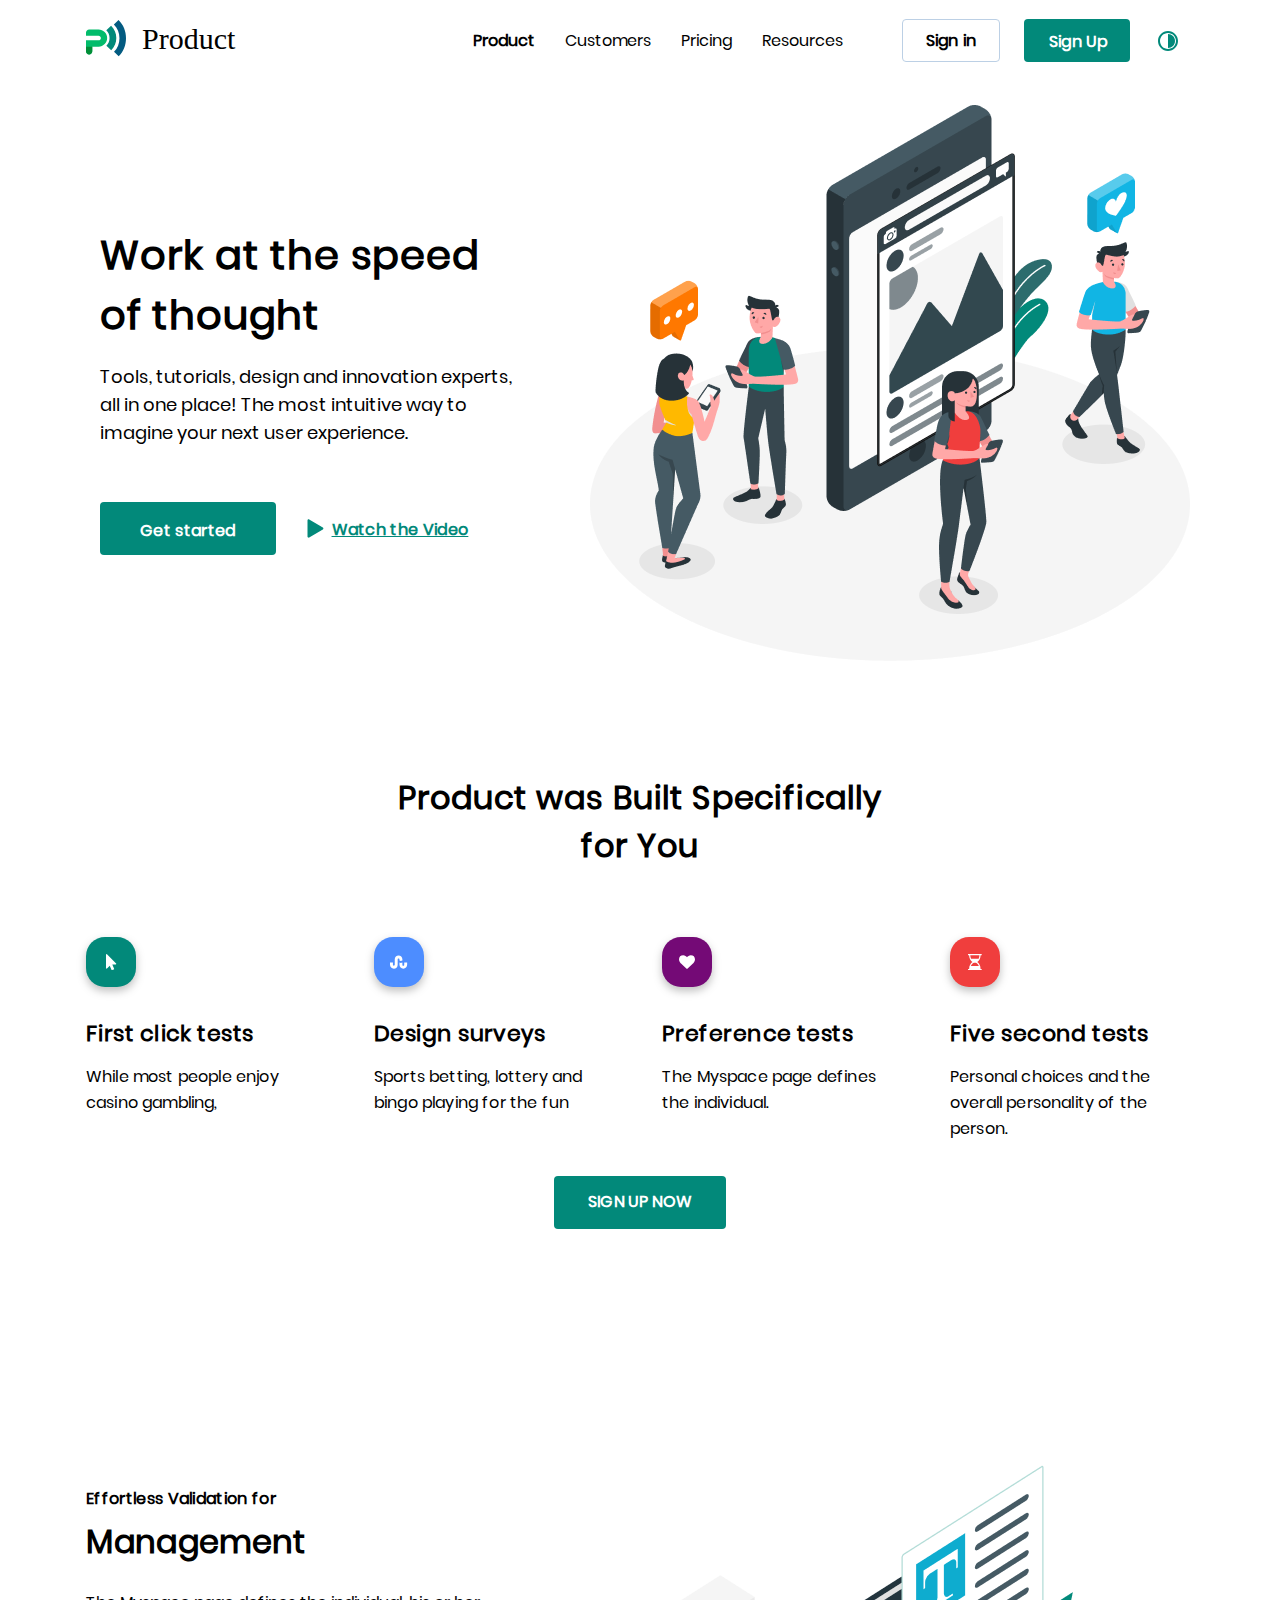
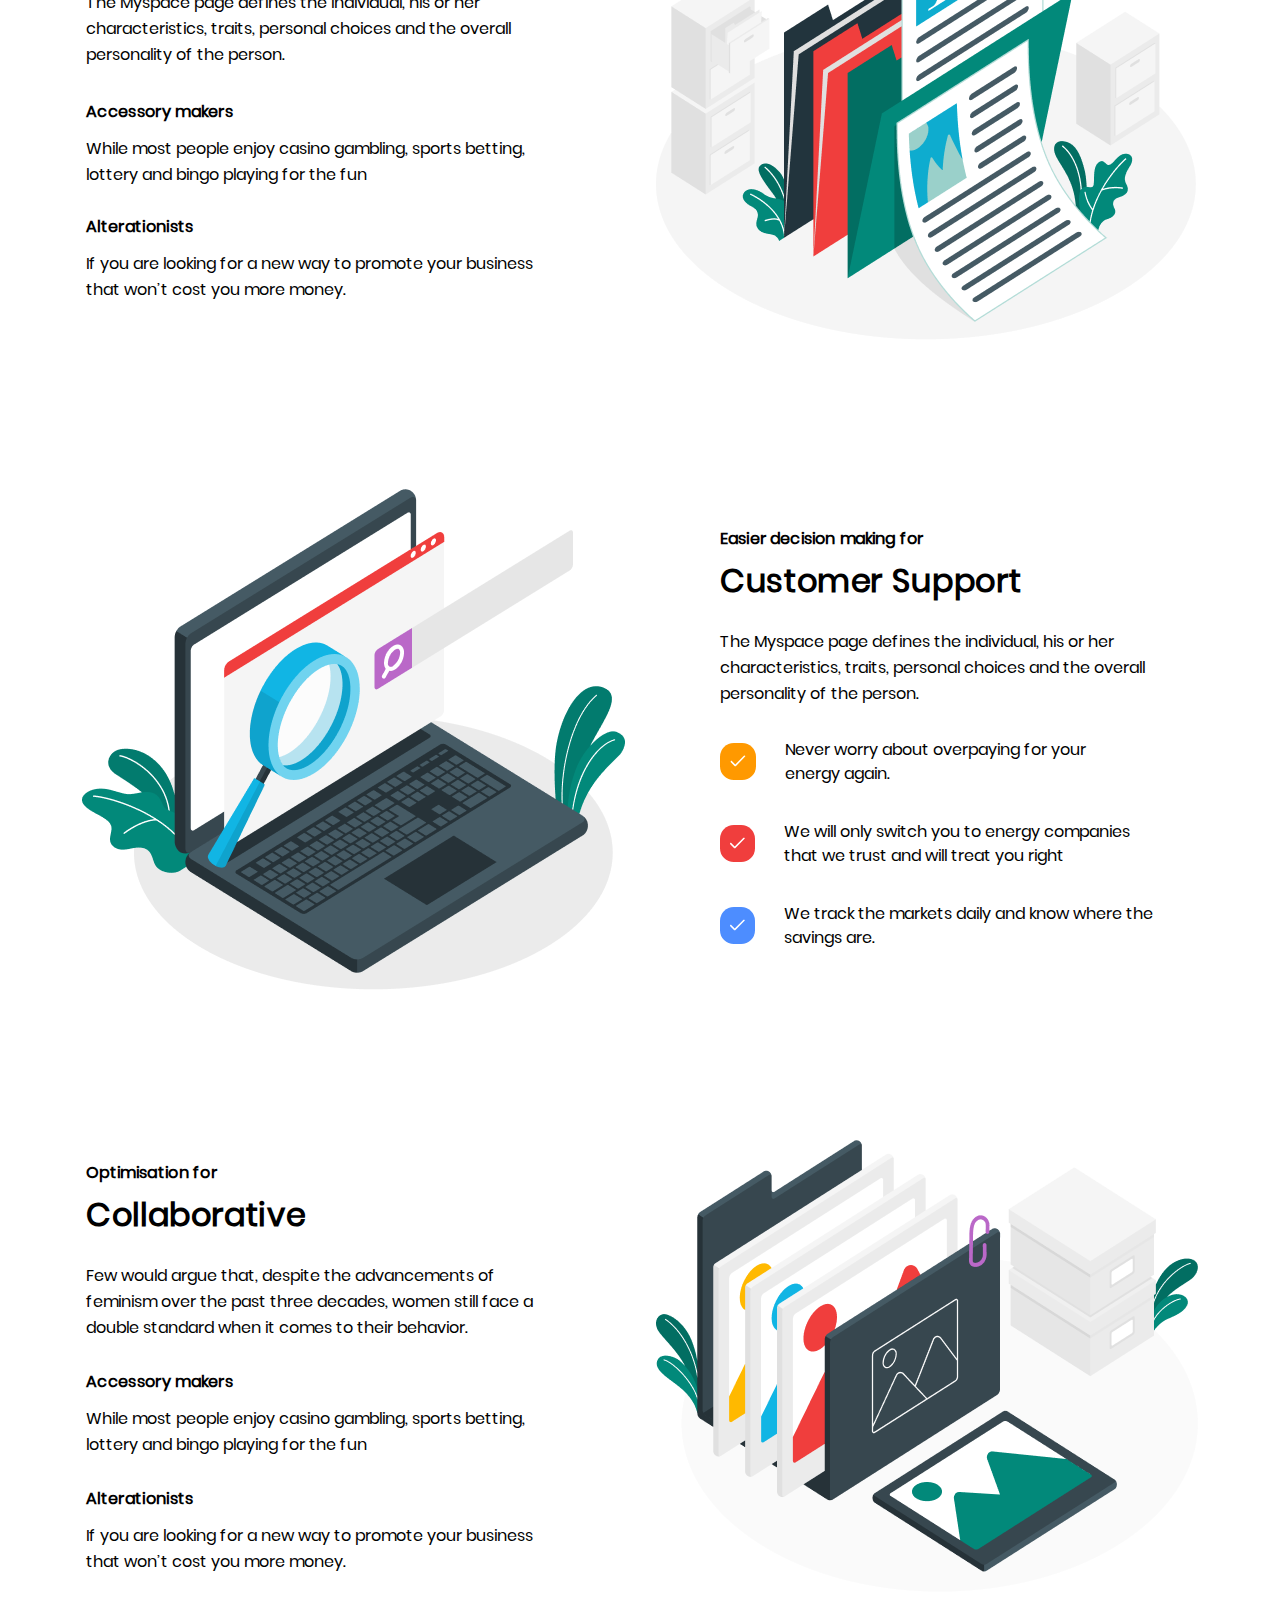
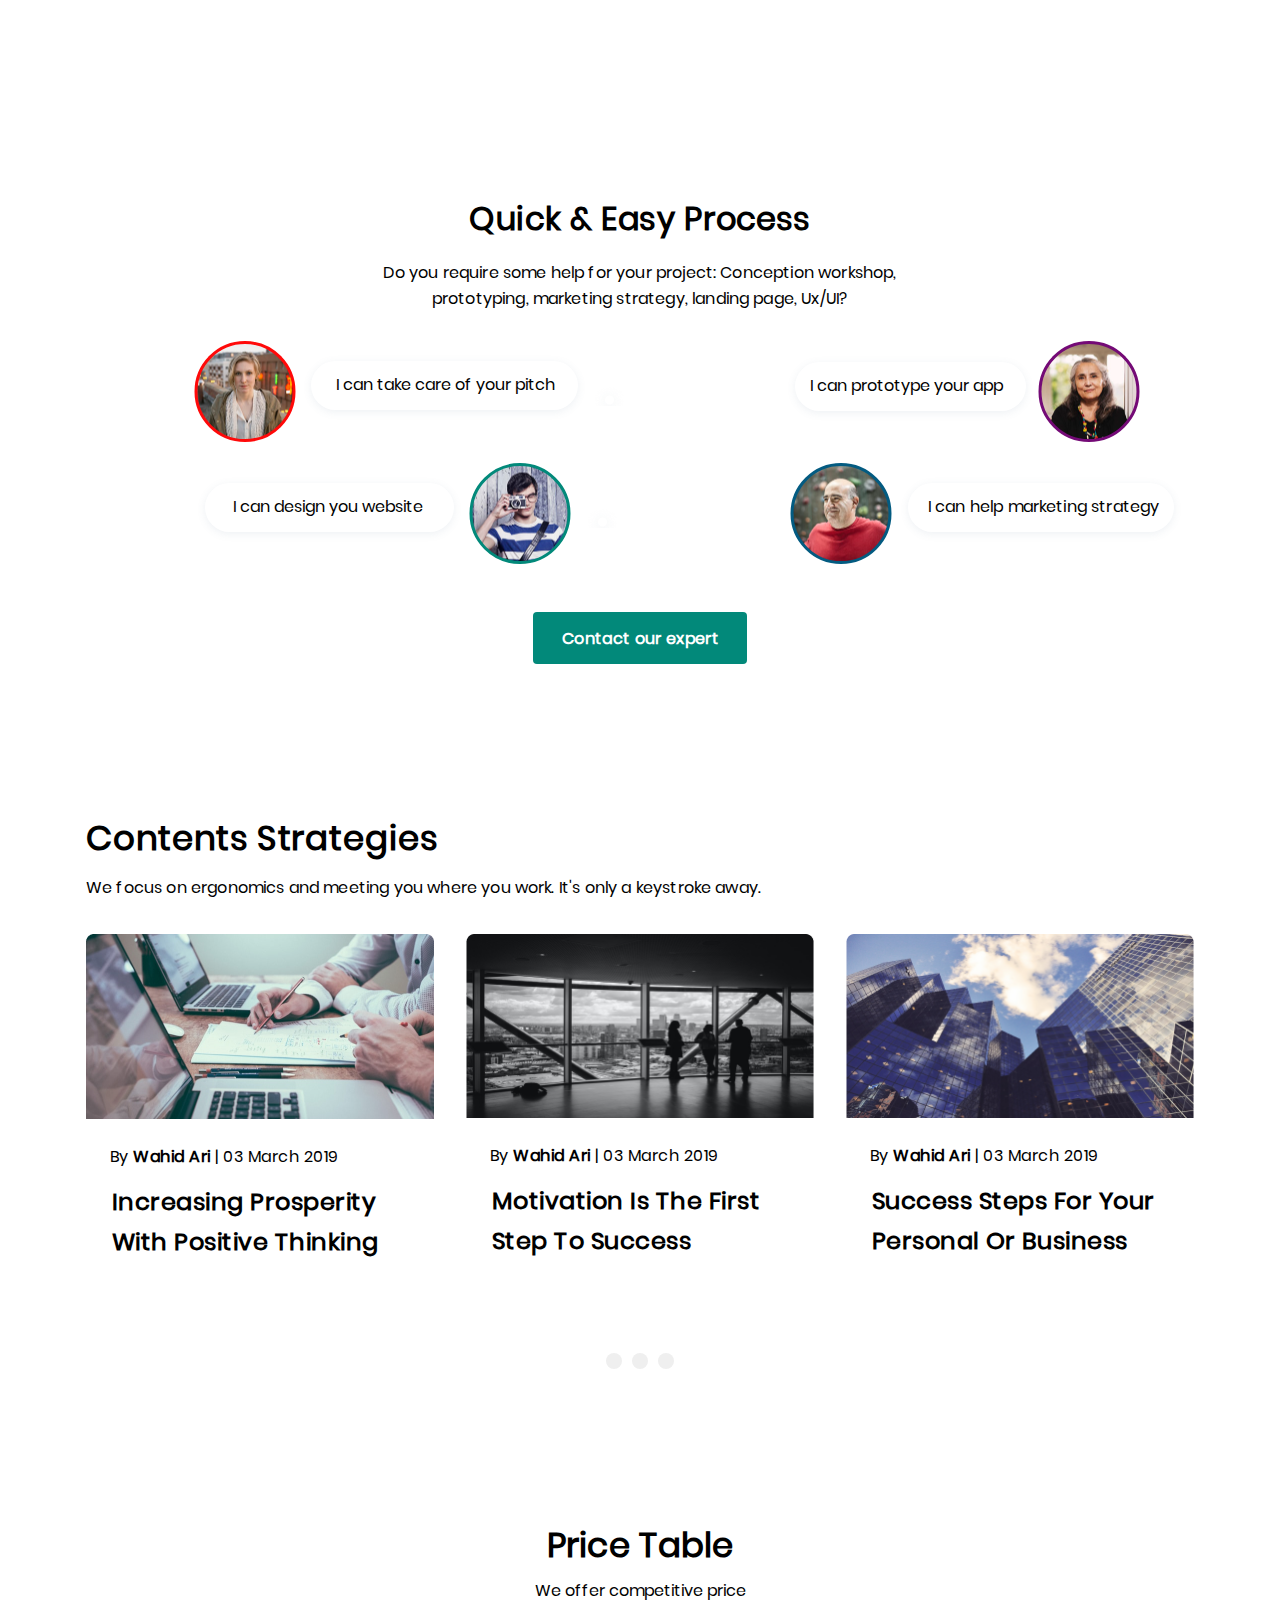
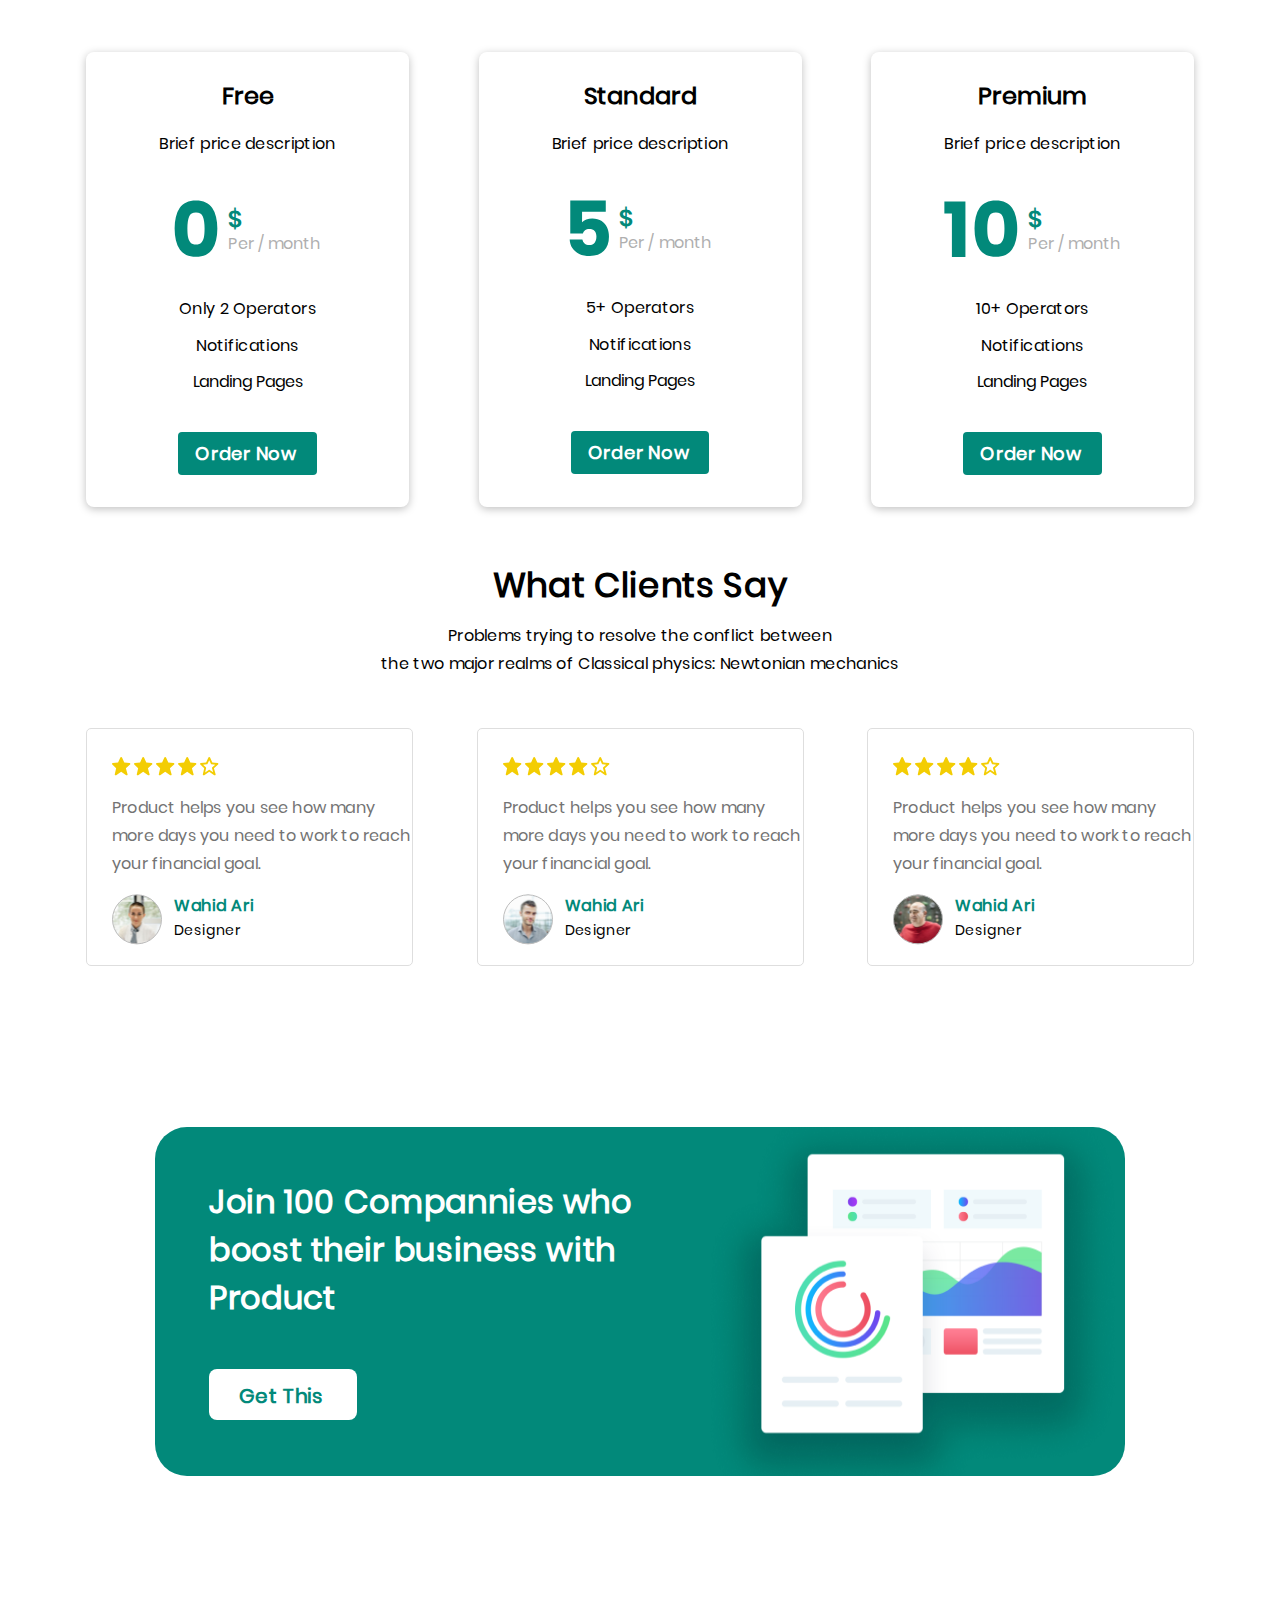
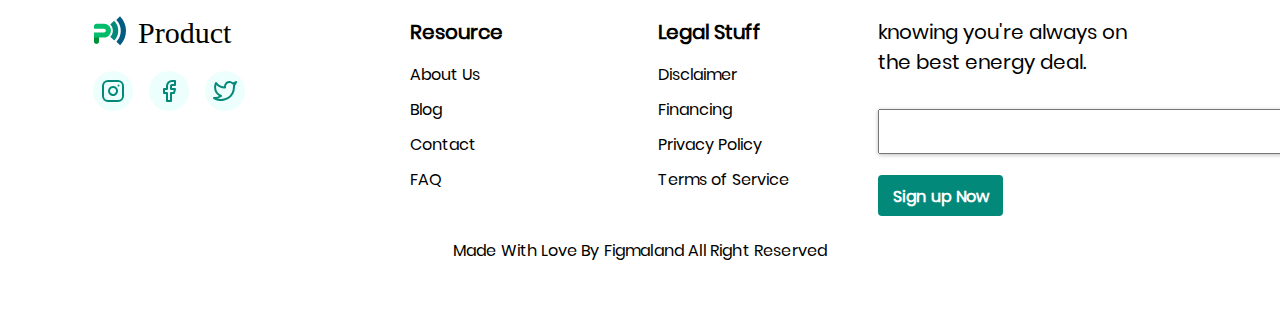
==== commit 72b707b2: "закончил 2 страницу, начал адаптив её" ====
--- a/index.html
+++ b/index.html
@@ -65,32 +65,32 @@
       <div class="container">
         <h2 class="title">Product was Built Specifically for You</h2>
         <div class="table">
-          <div class="table_col">
+          <div class="table__col">
             <div class="col__item">
-              <img class="icon1" src="assets/svg/icon1.svg" />
+              <img src="assets/svg/icon1.svg" />
             </div>
             <h3 class="subtitle">First click tests</h3>
             <p class="description">While most people enjoy casino gambling,</p>
           </div>
-          <div class="table_col">
+          <div class="table__col">
             <div class="col__item">
-              <img class="icon2" src="assets/svg/icon2.svg" />
+              <img src="assets/svg/icon2.svg" />
             </div>
             <h3 class="subtitle">Design surveys</h3>
             <p class="description">
               Sports betting, lottery and bingo playing for the fun
             </p>
           </div>
-          <div class="table_col">
+          <div class="table__col">
             <div class="col__item">
-              <img class="icon3" src="assets/svg/icon3.svg" />
+              <img src="assets/svg/icon3.svg" />
             </div>
             <h3 class="subtitle">Preference tests</h3>
             <p class="description">The Myspace page defines the individual.</p>
           </div>
-          <div class="table_col">
+          <div class="table__col">
             <div class="col__item">
-              <img class="icon4" src="assets/svg/icon4.svg" />
+              <img src="assets/svg/icon4.svg" />
             </div>
             <h3 class="subtitle">Five second tests</h3>
             <p class="description">
@@ -138,8 +138,8 @@
             The Myspace page defines the individual, his or her characteristics,
             traits, personal choices and the overall personality of the person.
           </p>
-          <div class="customer__item">
-            <div class="customer__wraper">
+          <div class="customer__wraper">
+            <div class="customer__item">
               <img
                 class="customer__icon customer__icon--yellow"
                 src="./assets/svg/ok.svg"
@@ -148,7 +148,7 @@
                 Never worry about overpaying for your<br />energy again.<br />
               </p>
             </div>
-            <div class="customer__wraper">
+            <div class="customer__item">
               <img
                 class="customer__icon customer__icon--red"
                 src="./assets/svg/ok.svg"
@@ -158,7 +158,7 @@
                 will treat you right
               </p>
             </div>
-            <div class="customer__wraper">
+            <div class="customer__item">
               <img
                 class="customer__icon customer__icon--blue"
                 src="./assets/svg/ok.svg"
@@ -211,10 +211,12 @@
             <div class="expert expert__left">
               <img class="exp__pic" src="./assets/svg/expert1.svg" />
               <div class="ability">I can take care of your pitch</div>
+              <img class="exp__oval" src="./assets/img/oval.png" />
             </div>
             <div class="expert expert__left">
               <div class="ability">I can design you website</div>
               <img class="exp__pic" src="./assets/svg/expert3.svg" />
+              <img class="exp__oval" src="./assets/img/oval.png" />
             </div>
           </div>
           <div class="row__right">
@@ -308,26 +310,26 @@
         <div class="title">Price Table</div>
         <h2 class="subtitle">We offer competitive price</h2>
         <div class="price__table">
-          <div class="price__table--col">
-            <h3 class="table--col-subtitle">Free</h3>
-            <p class="table--col-description">Brief price description</p>
+          <div class="price__table-col">
+            <h3 class="table-col-subtitle">Free</h3>
+            <p class="table-col-description">Brief price description</p>
             <div class="price__information">
               <img class="price__icon" src="./assets/svg/0.svg" />
-              <div class="price__information--content">
+              <div class="price__information_content">
                 <div class="price__money">$</div>
                 <h2 class="price__month">Per / month</h2>
               </div>
             </div>
-            <div class="price__item">
-              <p class="price__icon-wraper">Only 2 Operators</p>
-              <p class="price__icon-wraper">Notifications</p>
-              <p class="price__icon-wraper">Landing Pages</p>
+            <div class="price__wraper">
+              <p class="price__item">Only 2 Operators</p>
+              <p class="price__item">Notifications</p>
+              <p class="price__item">Landing Pages</p>
             </div>
             <button class="btn btn--success">Order Now</button>
           </div>
-          <div class="price__table--col">
-            <h3 class="table--col-subtitle">Standard</h3>
-            <p class="table--col-description">Brief price description</p>
+          <div class="price__table-col">
+            <h3 class="table-col-subtitle">Standard</h3>
+            <p class="table-col-description">Brief price description</p>
             <div class="price__information">
               <img class="price__icon" src="./assets/svg/5.svg" />
               <div class="price__information--content">
@@ -335,16 +337,16 @@
                 <h2 class="price__month">Per / month</h2>
               </div>
             </div>
-            <div class="price__item">
-              <p class="price__icon-wraper">5+ Operators</p>
-              <p class="price__icon-wraper">Notifications</p>
-              <p class="price__icon-wraper">Landing Pages</p>
+            <div class="price__wraper">
+              <p class="price__item">5+ Operators</p>
+              <p class="price__item">Notifications</p>
+              <p class="price__item">Landing Pages</p>
             </div>
             <button class="btn btn--success">Order Now</button>
           </div>
-          <div class="price__table--col">
-            <h3 class="table--col-subtitle">Premium</h3>
-            <p class="table--col-description">Brief price description</p>
+          <div class="price__table-col">
+            <h3 class="table-col-subtitle">Premium</h3>
+            <p class="table-col-description">Brief price description</p>
             <div class="price__information">
               <img class="price__icon" src="./assets/svg/10.svg" />
               <div class="price__information--content">
@@ -352,10 +354,10 @@
                 <h2 class="price__month">Per / month</h2>
               </div>
             </div>
-            <div class="price__item">
-              <p class="price__icon-wraper">10+ Operators</p>
-              <p class="price__icon-wraper">Notifications</p>
-              <p class="price__icon-wraper">Landing Pages</p>
+            <div class="price__wraper">
+              <p class="price__item">10+ Operators</p>
+              <p class="price__item">Notifications</p>
+              <p class="price__item">Landing Pages</p>
             </div>
             <button class="btn btn--success">Order Now</button>
           </div>
@@ -373,7 +375,7 @@
         </div>
         <div class="say__row">
           <div class="collumn__item">
-            <img src="./assets/svg/star.svg" alt="" class="item__icon" />
+            <img class="item__icon" src="./assets/svg/star.svg" alt="" />
             <div class="item__description">
               <a class="description" href="#"
                 >Product helps you see how many more days you need to work to
@@ -381,7 +383,7 @@
               >
             </div>
             <div class="client">
-              <img src="./assets/svg/client1.svg" alt="" class="client__logo" />
+              <img class="client__logo" src="./assets/svg/client1.svg" alt="" />
               <div class="client__content">
                 <p class="name">Wahid Ari</p>
                 <p class="profession">Designer</p>
@@ -389,7 +391,7 @@
             </div>
           </div>
           <div class="collumn__item">
-            <img src="./assets/svg/star.svg" alt="" class="item__icon" />
+            <img class="item__icon" src="./assets/svg/star.svg" alt="" />
             <div class="item__description">
               <a class="description" href="#"
                 >Product helps you see how many more days you need to work to
@@ -397,7 +399,7 @@
               >
             </div>
             <div class="client">
-              <img src="./assets/svg/client2.svg" alt="" class="client__logo" />
+              <img class="client__logo" src="./assets/svg/client2.svg" alt="" />
               <div class="client__content">
                 <p class="name">Wahid Ari</p>
                 <p class="profession">Designer</p>
@@ -405,7 +407,7 @@
             </div>
           </div>
           <div class="collumn__item">
-            <img src="./assets/svg/star.svg" alt="" class="item__icon" />
+            <img class="item__icon" src="./assets/svg/star.svg" alt="" />
             <div class="item__description">
               <a class="description" href="#"
                 >Product helps you see how many more days you need to work to
@@ -413,7 +415,7 @@
               >
             </div>
             <div class="client">
-              <img src="./assets/svg/client3.svg" alt="" class="client__logo" />
+              <img class="client__logo" src="./assets/svg/client3.svg" alt="" />
               <div class="client__content">
                 <p class="name">Wahid Ari</p>
                 <p class="profession">Designer</p>
@@ -514,6 +516,6 @@
         </p>
       </div>
     </footer>
-    <script src="./assets/scripts/script.js"></script>
+    <!--<script src="./assets/scripts/script.js"></script>-->
   </body>
 </html>
--- a/assets/css/style.css
+++ b/assets/css/style.css
@@ -132,6 +132,7 @@
   background: url(./assets/svg/triger.svg) no-repeat;
   background-size: contain;
   border: 5px solid #ffffff;
+  margin-right: 10px;
 }
 
 .btn--outline-primary {
@@ -170,7 +171,8 @@
 }
 
 .btn-outline-success:hover img {
-  filter: brightness(0) saturate(100%) invert(79%) sepia(74%) saturate(5973%) hue-rotate(138deg) brightness(118%) contrast(95%);
+  filter: brightness(0) saturate(100%) invert(79%) sepia(74%) saturate(5973%)
+    hue-rotate(138deg) brightness(118%) contrast(95%);
 }
 
 .btn--group {
@@ -185,7 +187,7 @@
   visibility: hidden;
 }
 
-input:checked+.menu__item--active {
+input:checked + .menu__item--active {
   color: var(--color-text);
 }
 
@@ -261,7 +263,8 @@
 
 .menu__item:hover {
   font-weight: 700;
-  filter: brightness(0) saturate(100%) invert(39%) sepia(28%) saturate(1678%) hue-rotate(129deg) brightness(97%) contrast(98%);
+  filter: brightness(0) saturate(100%) invert(39%) sepia(28%) saturate(1678%)
+    hue-rotate(129deg) brightness(97%) contrast(98%);
 }
 
 .header__right {
@@ -285,7 +288,7 @@
   position: relative;
   width: 28px;
   height: 15px;
-  top: -6px;
+  top: -4px;
   display: block;
 }
 
@@ -294,7 +297,7 @@
   left: 0;
   width: 100%;
   height: 4px;
-  background-color: #02897a;
+  background-color: #173a56;
   border-radius: 4px;
 }
 
@@ -345,7 +348,8 @@
   }
 }
 
-@media (min-width: 1400px) {}
+@media (min-width: 1400px) {
+}
 
 /*Hero*/
 .section--hero .container {
@@ -398,11 +402,10 @@
 }
 
 .btn__description {
+  padding: 18px 15px 13px 0px;
   letter-spacing: 0.02em;
   font-size: 16px;
-  padding-top: 3px;
-}
-
+}
 .hero__right {
   position: relative;
 }
@@ -411,6 +414,7 @@
 @media (max-width: 576px) {
   .section--hero .title {
     text-align: center;
+    font-size: 36px;
   }
 
   .section--hero .description {
@@ -518,30 +522,30 @@
   width: 100%;
 }
 
-.table_col {
+.table__col {
   display: flex;
   flex-direction: column;
   align-items: start;
   max-width: 244px;
 }
 
-.table_col:not(:last-child) {
+.table__col:not(:last-child) {
   margin-right: 46px;
 }
 
-.table_col:nth-of-type(1) .col__item {
+.table__col:nth-of-type(1) .col__item {
   background: #02897a;
 }
 
-.table_col:nth-of-type(2) .col__item {
+.table__col:nth-of-type(2) .col__item {
   background: #4d8dff;
 }
 
-.table_col:nth-of-type(3) .col__item {
+.table__col:nth-of-type(3) .col__item {
   background: #740a76;
 }
 
-.table_col:nth-of-type(4) .col__item {
+.table__col:nth-of-type(4) .col__item {
   background: #f03e3d;
 }
 
@@ -590,12 +594,12 @@
     align-items: center;
   }
 
-  .table_col {
+  .table__col {
     margin: 0;
     align-items: center;
   }
 
-  .table_col:not(:last-child) {
+  .table__col:not(:last-child) {
     margin: 0;
     align-items: center;
   }
@@ -606,45 +610,45 @@
     justify-content: center;
   }
 
-  .table_col:nth-of-type(3),
-  .table_col:nth-of-type(4) {
+  .table__col:nth-of-type(3),
+  .table__col:nth-of-type(4) {
     display: none;
   }
 
-  .table_col:not(:last-child) {
+  .table__col:not(:last-child) {
     align-items: center;
     margin: 0;
   }
 }
 
 @media (min-width: 768px) {
-  .table_col:nth-of-type(3) {
+  .table__col:nth-of-type(3) {
     display: flex;
   }
 }
 
 @media (min-width: 992px) {
-  .table_col {
+  .table__col {
     margin: 0;
     align-items: center;
   }
 
-  .table_col:nth-of-type(4) {
+  .table__col:nth-of-type(4) {
     display: flex;
   }
 }
 
 @media (min-width: 1200px) {
   .section--product {
-    padding: 114px 0px 97px 0px;
+    padding: 111px 0px 97px 0px;
   }
 
   .table {
     justify-content: space-between;
   }
 
-  .table_col,
-  .table_col:not(:last-child) {
+  .table__col,
+  .table__col:not(:last-child) {
     align-items: start;
   }
 
@@ -688,8 +692,11 @@
 .section--managment .description {
   font-size: 16px;
   line-height: 26px;
-  margin: 0px 0px 30px;
+  margin: 0px 0px 32px;
   text-align: left;
+}
+.section--managment .description:nth-of-type(2) {
+  margin-bottom: 27px;
 }
 
 /*mdeia managment*/
@@ -786,16 +793,16 @@
   line-height: 26px;
 }
 
-.customer__wraper {
+.customer__item {
   display: flex;
   align-items: center;
 }
 
-.customer__item .customer__wraper:nth-of-type(1) {
+.customer__wraper .customer__item:nth-of-type(1) {
   margin: 0px 0px 34px 0px;
 }
 
-.customer__item .customer__wraper:nth-of-type(2) {
+.customer__wraper .customer__item:nth-of-type(2) {
   margin: 0px 0px 34px 0px;
 }
 
@@ -838,7 +845,8 @@
   }
 }
 
-@media (min-width: 576px) {}
+@media (min-width: 576px) {
+}
 
 @media (min-width: 768px) {
   .customer--pic {
@@ -858,7 +866,7 @@
 
 @media (min-width: 1200px) {
   .section--customer {
-    padding: 118px 0px 0px 0px;
+    padding: 120px 0px 0px 0px;
   }
 
   .section--customer .container {
@@ -946,7 +954,8 @@
   }
 }
 
-@media (min-width: 576px) {}
+@media (min-width: 576px) {
+}
 
 @media (min-width: 768px) {
   .section--collaborative {
@@ -1000,7 +1009,7 @@
   background: var(--bg-image--process) no-repeat;
   background-repeat: no-repeat;
   background-size: contain;
-  padding: 50px 0px 63px;
+  padding: 47px 0px 63px;
 }
 
 .section--process .container {
@@ -1076,7 +1085,6 @@
 .expert__right:last-child .ability {
   letter-spacing: 0.01em;
   padding: 10px 15px 10px 15px;
-  margin: 0px 15px 0px 0px;
 }
 
 .ability {
@@ -1085,7 +1093,37 @@
   border-radius: 27px;
   padding: 3px 24px 15px 25px;
 }
-
+/*oval*/
+/*
+.expert__left:first-child .exp__oval {
+  position: relative;
+  left: -263px;
+  top: 33px;
+  transform: rotate(100deg);
+}
+.expert__left:last-child .exp__oval {
+  position: relative;
+  left: -188px;
+  top: 25px;
+  transform: rotate(17deg);
+}
+.expert__right:first-child .exp__oval {
+  position: relative;
+  left: -163px;
+  top: 25px;
+  transform: rotate(17deg);
+}
+
+.expert__right:last-child .exp__oval {
+  position: relative;
+  left: -263px;
+  top: 31px;
+  transform: rotate(100deg);
+}
+.process__row {
+  background-color: antiquewhite;
+}
+*/
 .section--process .btn--success {
   font-weight: 700;
   margin: auto;
@@ -1163,12 +1201,10 @@
   .expert__right:last-child .ability {
     letter-spacing: 0.01em;
     padding: 10px 15px 10px 15px;
-    margin: 0px 0px 0px 15px;
   }
 }
 
 @media (min-width: 1200px) {
-
   /*  .section--process {
     background-size: cover;
   }
@@ -1183,19 +1219,19 @@
   }
 
   .row__left .expert:first-child {
-    margin: 0px 138px 20px 0px;
+    margin: 0px 0px 20px -23px;
   }
 
   .row__left .expert:last-child {
-    margin: 0px 126px 0px 0px;
+    margin: 0px 0px 0px -19px;
   }
 
   .row__right .expert:first-child {
-    margin: 0px -9px 20px 0px;
+    margin: 0px -111px 20px 0px;
   }
 
   .row__right .expert:last-child {
-    margin: 0px -29px 0px 0px;
+    margin: 0px -111px 0px 0px;
   }
 
   .expert__left:last-child .exp__pic {
@@ -1217,13 +1253,23 @@
   }
 
   .expert__right:last-child .ability {
-    padding: 0px 9px 15px 21px;
+    padding: 15px 15px 15px 20px;
     letter-spacing: 0.01em;
+    position: relative;
+    top: -6px;
   }
 
   .expert__right:first-child .ability {
-    padding: 3px 36px 15px 15px;
+    padding: 15px 23px 15px 15px;
     margin: 0px -3px 0px 0px;
+    position: relative;
+    top: -5px;
+  }
+  .expert__right:first-child .exp__pic {
+    margin-left: 15px;
+  }
+  .expert__right:last-child .exp__pic {
+    margin: 0 16px 0 30px;
   }
 }
 
@@ -1352,7 +1398,6 @@
 }
 
 @media (min-width: 576px) {
-
   .profile:nth-of-type(2),
   .profile:nth-of-type(3) {
     display: none;
@@ -1430,10 +1475,10 @@
 
 .price__table {
   display: flex;
-  justify-content: space-between;
-}
-
-.price__table--col {
+  justify-content: space-evenly;
+}
+
+.price__table-col {
   padding: 24px 0px 32px 0px;
   max-width: 323px;
   background: #ffffff;
@@ -1444,35 +1489,36 @@
   align-items: center;
 }
 
-.price__table--col:hover {
+.price__table-col:hover {
   background-color: #02897a;
   cursor: pointer;
   color: #fff;
 }
 
-.price__table--col:hover .price__icon {
-  filter: brightness(0) saturate(100%) invert(100%) sepia(0%) saturate(7467%) hue-rotate(292deg) brightness(101%) contrast(99%);
-}
-
-.price__table--col:hover .price__money,
+.price__table-col:hover .price__icon {
+  filter: brightness(0) saturate(100%) invert(100%) sepia(0%) saturate(7467%)
+    hue-rotate(292deg) brightness(101%) contrast(99%);
+}
+
+.price__table-col:hover .price__money,
 .price__month {
   color: #fff;
 }
 
-.price__table--col:hover .btn--success {
+.price__table-col:hover .btn--success {
   background-color: #07dfc7;
   color: #4c4a4a;
   filter: drop-shadow(0px 4px 4px rgba(0, 0, 0, 0.25));
 }
 
-.table--col-subtitle {
+.table-col-subtitle {
   font-weight: 700;
   font-size: 24px;
   line-height: 40px;
   margin-bottom: 8px;
 }
 
-.table--col-description {
+.table-col-description {
   margin: 0px 50px 36px;
   letter-spacing: 0.02em;
   font-size: 16px;
@@ -1505,12 +1551,12 @@
   margin-right: 10px;
 }
 
-.price__item {
+.price__wraper {
   margin-bottom: 25px;
   text-align: center;
 }
 
-.price__icon-wraper:not(:last-child) {
+.price__item:not(:last-child) {
   margin: 0px 0px 15px;
   letter-spacing: 0.02em;
   font-weight: 500;
@@ -1539,11 +1585,11 @@
     margin: auto;
   }
 
-  .price__table--col {
+  .price__table-col {
     width: auto;
   }
 
-  .price__table--col:not(:last-child) {
+  .price__table-col:not(:last-child) {
     margin-bottom: 20px;
   }
 
@@ -1558,20 +1604,20 @@
     padding: 20px 0px 0px;
   }
 
-  .price__table--col:nth-of-type(2),
-  .price__table--col:nth-of-type(3) {
+  .price__table-col:nth-of-type(2),
+  .price__table-col:nth-of-type(3) {
     display: none;
   }
 
-  .price__table--col {
-    margin: auto;
+  .price__table-col {
+    /*  margin: auto;*/
     max-width: 323px;
     width: 100%;
   }
 }
 
 @media (min-width: 768px) {
-  .price__table--col:nth-of-type(2) {
+  .price__table-col:nth-of-type(2) {
     display: flex;
   }
 }
@@ -1580,12 +1626,14 @@
   .section--price {
     padding: 126px 0px 50px;
   }
-
-  .price__table--col {
+  .price__table {
+    justify-content: space-between;
+  }
+  .price__table-col {
     margin: 0;
   }
 
-  .price__table--col:nth-of-type(3) {
+  .price__table-col:nth-of-type(3) {
     display: flex;
   }
 }
@@ -1689,14 +1737,13 @@
 }
 
 @media (min-width: 576px) {
-
   .collumn__item:nth-of-type(2),
   .collumn__item:nth-of-type(3) {
     display: none;
   }
 
   .say__row {
-    justify-content: center;
+    justify-content: space-evenly;
   }
 }
 
@@ -1705,9 +1752,9 @@
     display: block;
   }
 
-  .collumn__item:not(:last-child) {
+  /*  .collumn__item:not(:last-child) {
     margin-right: 20px;
-  }
+  }*/
 }
 
 @media (min-width: 1200px) {
@@ -1788,7 +1835,9 @@
 }
 
 .join--pic {
-  max-width: 100%;
+  position: relative;
+  left: 10px;
+  max-width: -webkit-fill-available;
 }
 
 /*media join*/
@@ -1905,7 +1954,8 @@
 }
 
 .social:hover .social__icon {
-  filter: brightness(0) saturate(100%) invert(96%) sepia(4%) saturate(0%) hue-rotate(325deg) brightness(105%) contrast(104%);
+  filter: brightness(0) saturate(100%) invert(96%) sepia(4%) saturate(0%)
+    hue-rotate(325deg) brightness(105%) contrast(104%);
 }
 
 .footer__nav {
@@ -1976,6 +2026,7 @@
 
 .footer .btn--success {
   padding: 10px 13px 7px 15px;
+  margin: 0;
 }
 
 .footer .subtitle--copyright {
@@ -1991,9 +2042,11 @@
 }
 
 /*media footer*/
-@media (max-width: 576px) {}
-
-@media (min-width: 576px) {}
+@media (max-width: 576px) {
+}
+
+@media (min-width: 576px) {
+}
 
 @media (min-width: 1200px) {
   .footer {
@@ -2004,7 +2057,7 @@
     flex-direction: row;
     justify-content: space-between;
     align-items: start;
-    margin-bottom: 16px;
+    margin-bottom: 20px;
   }
 
   .footer__left {
@@ -2047,4 +2100,4 @@
   input.e-mail {
     padding: 12px 117px 11px 0px;
   }
-}+}
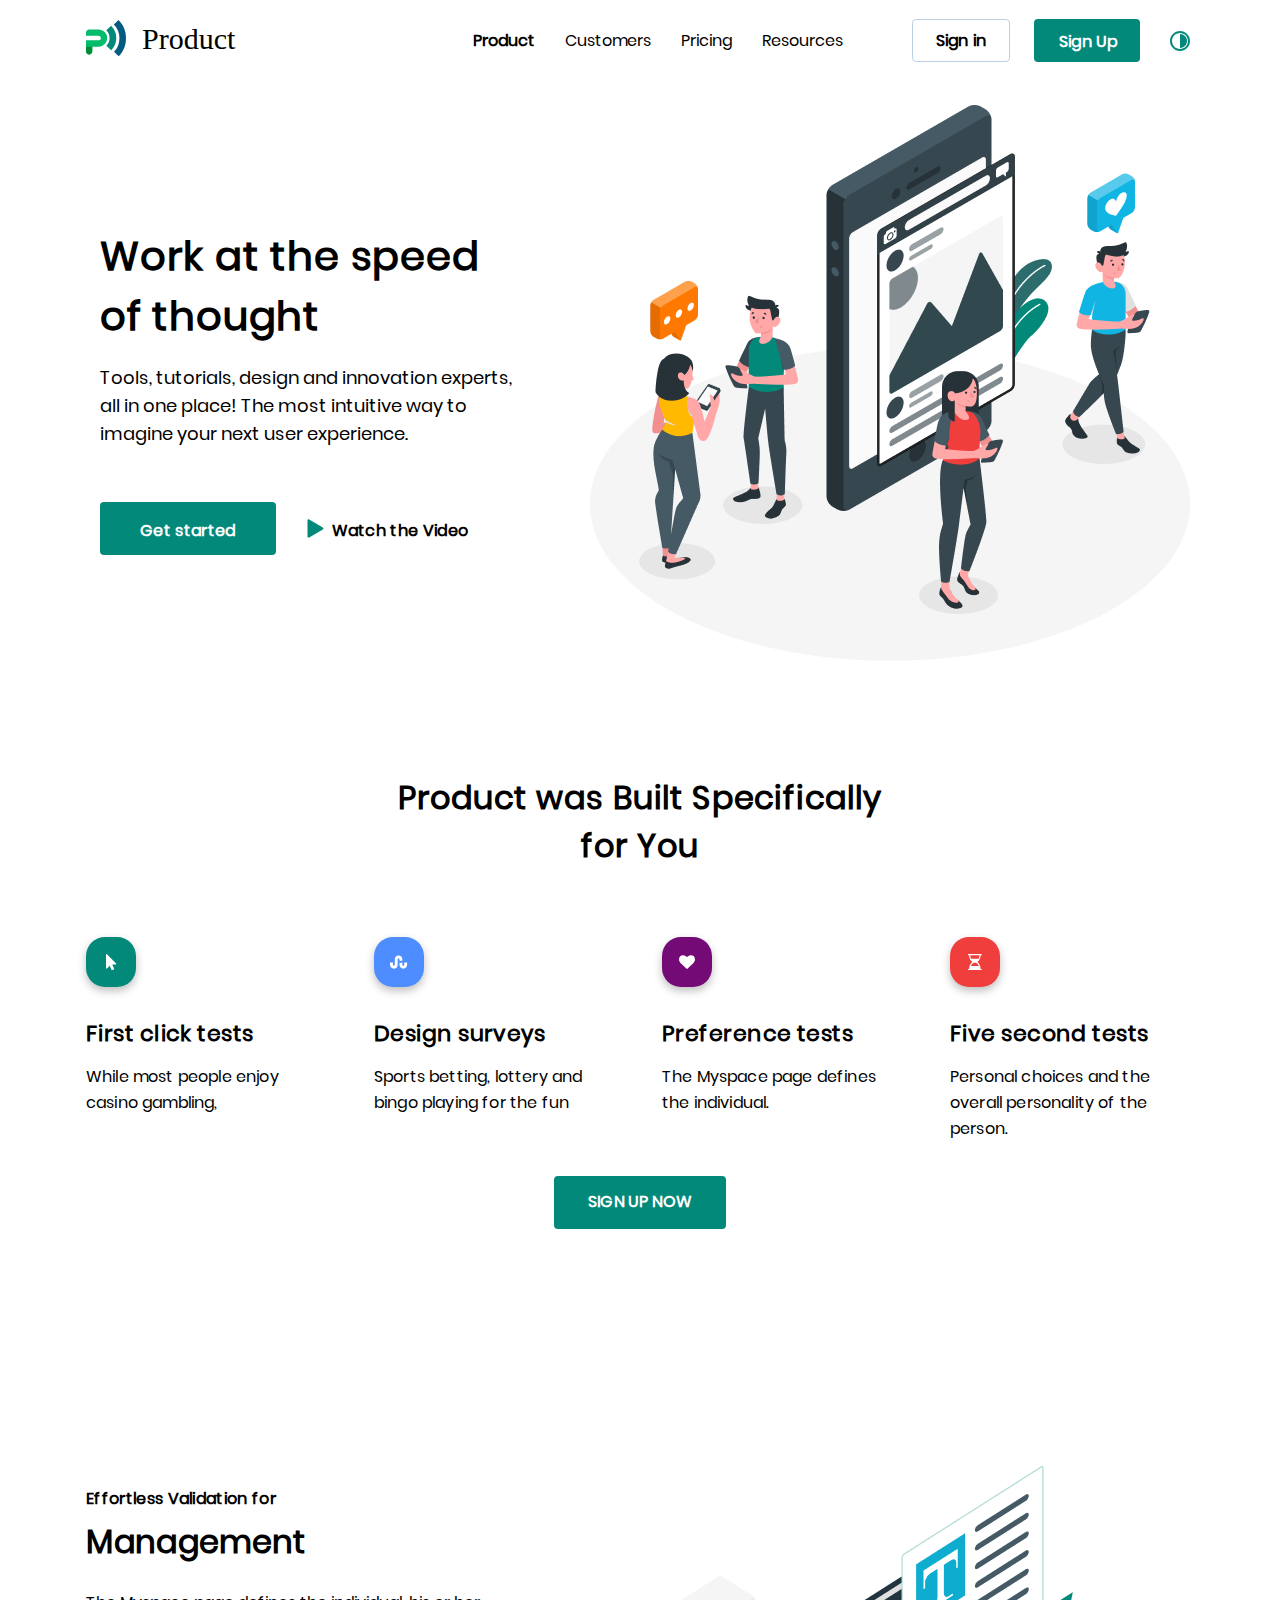
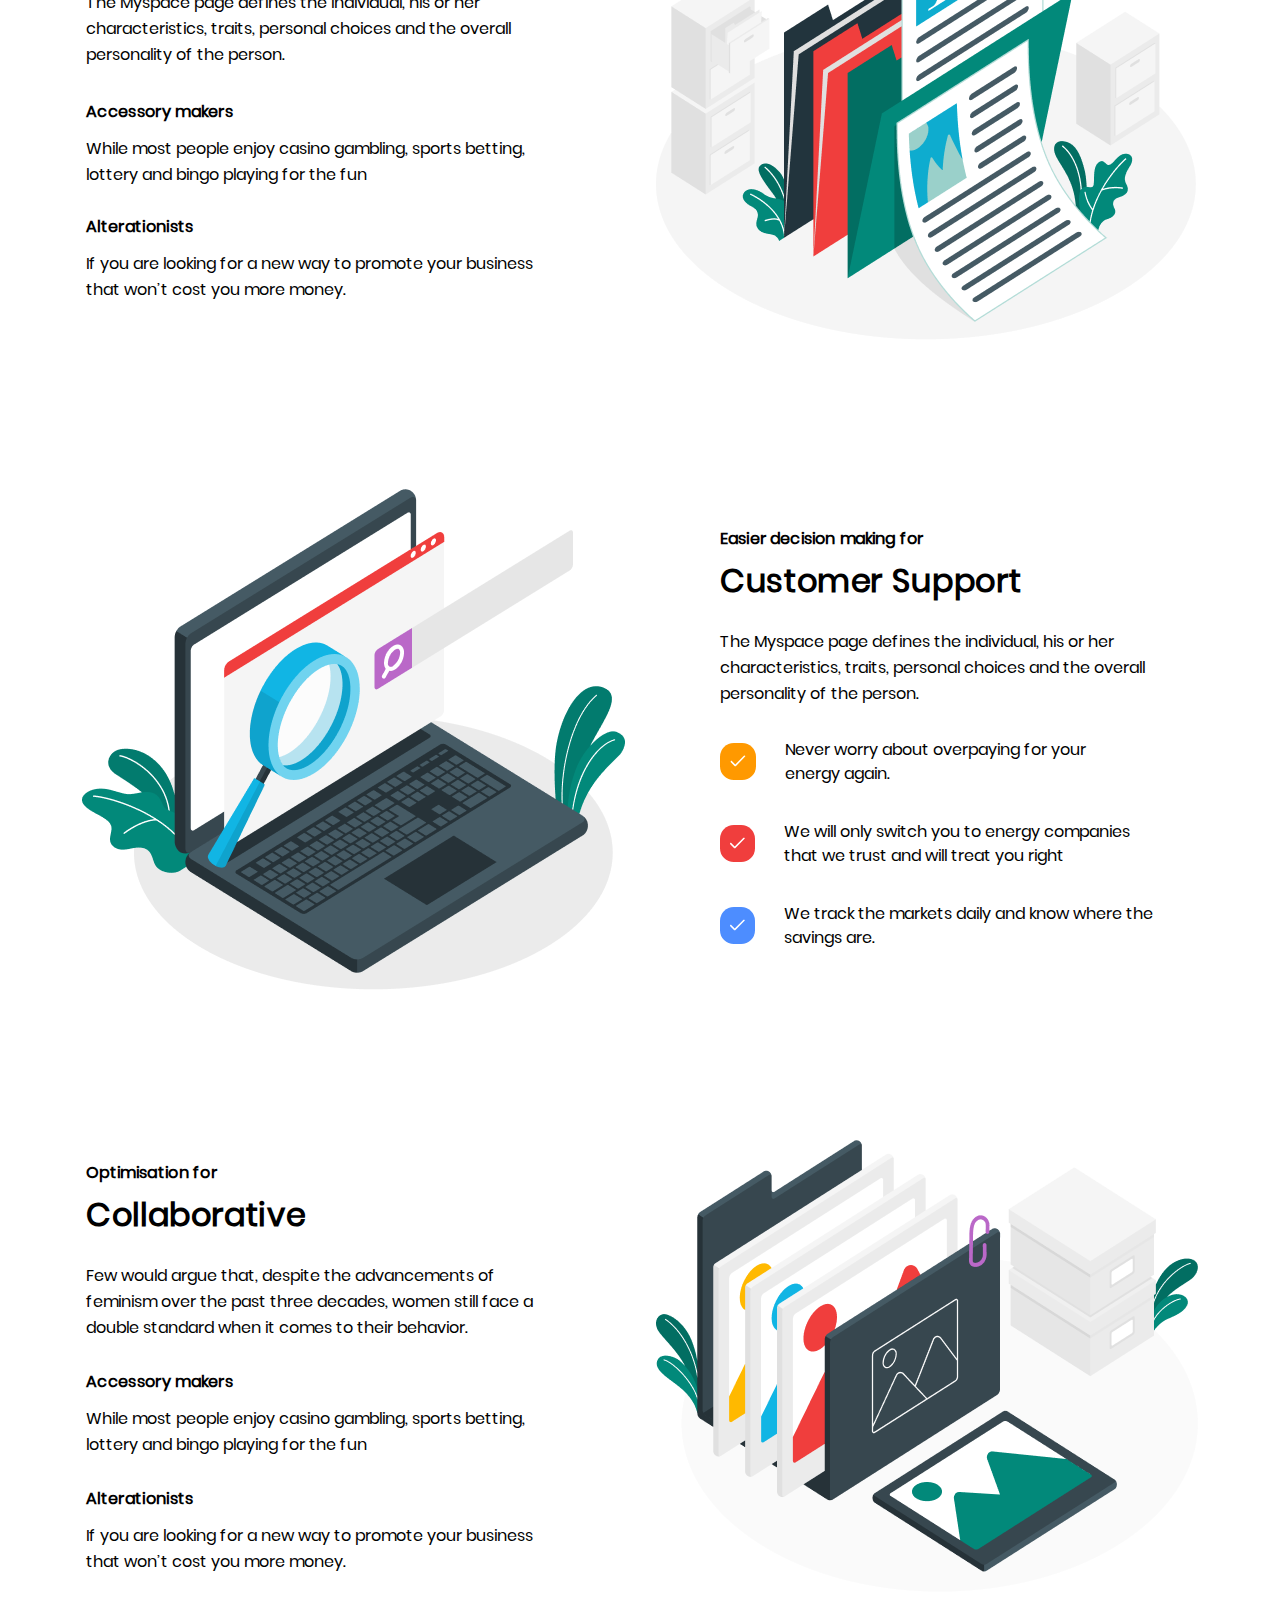
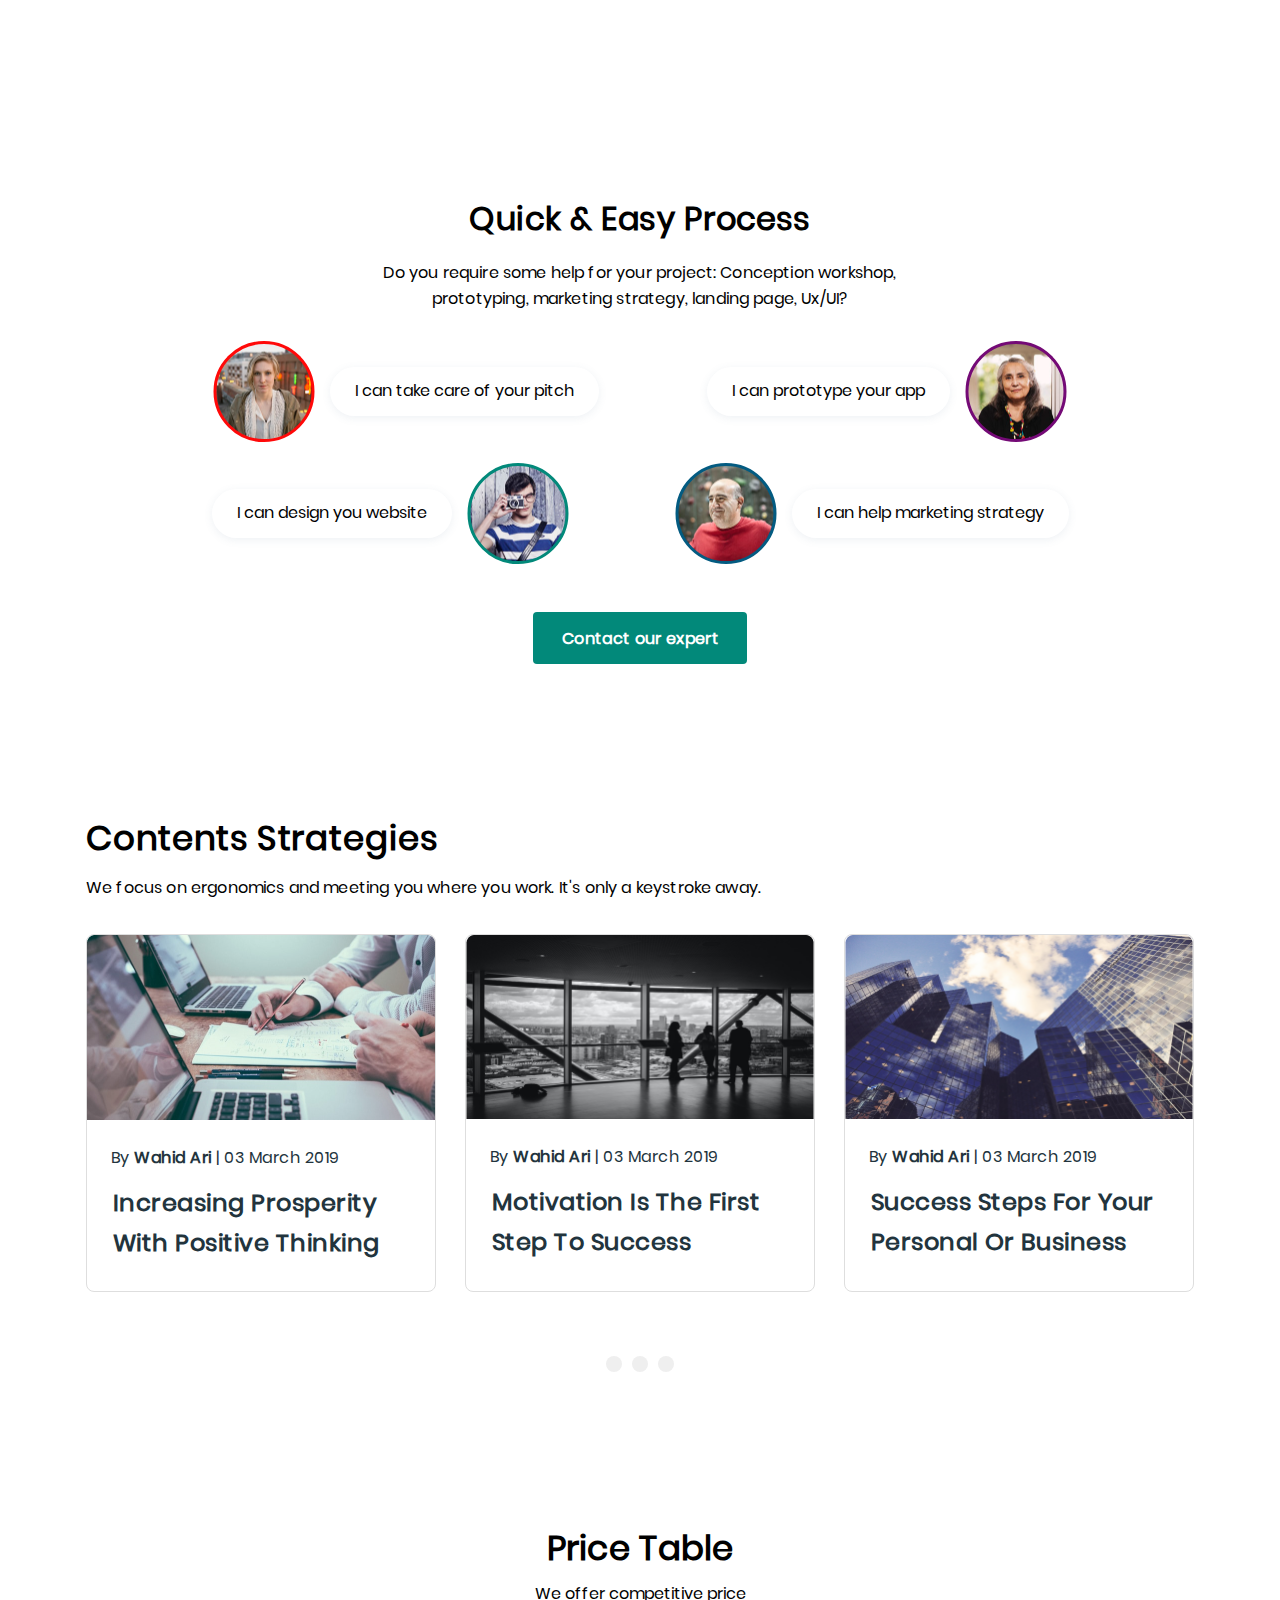
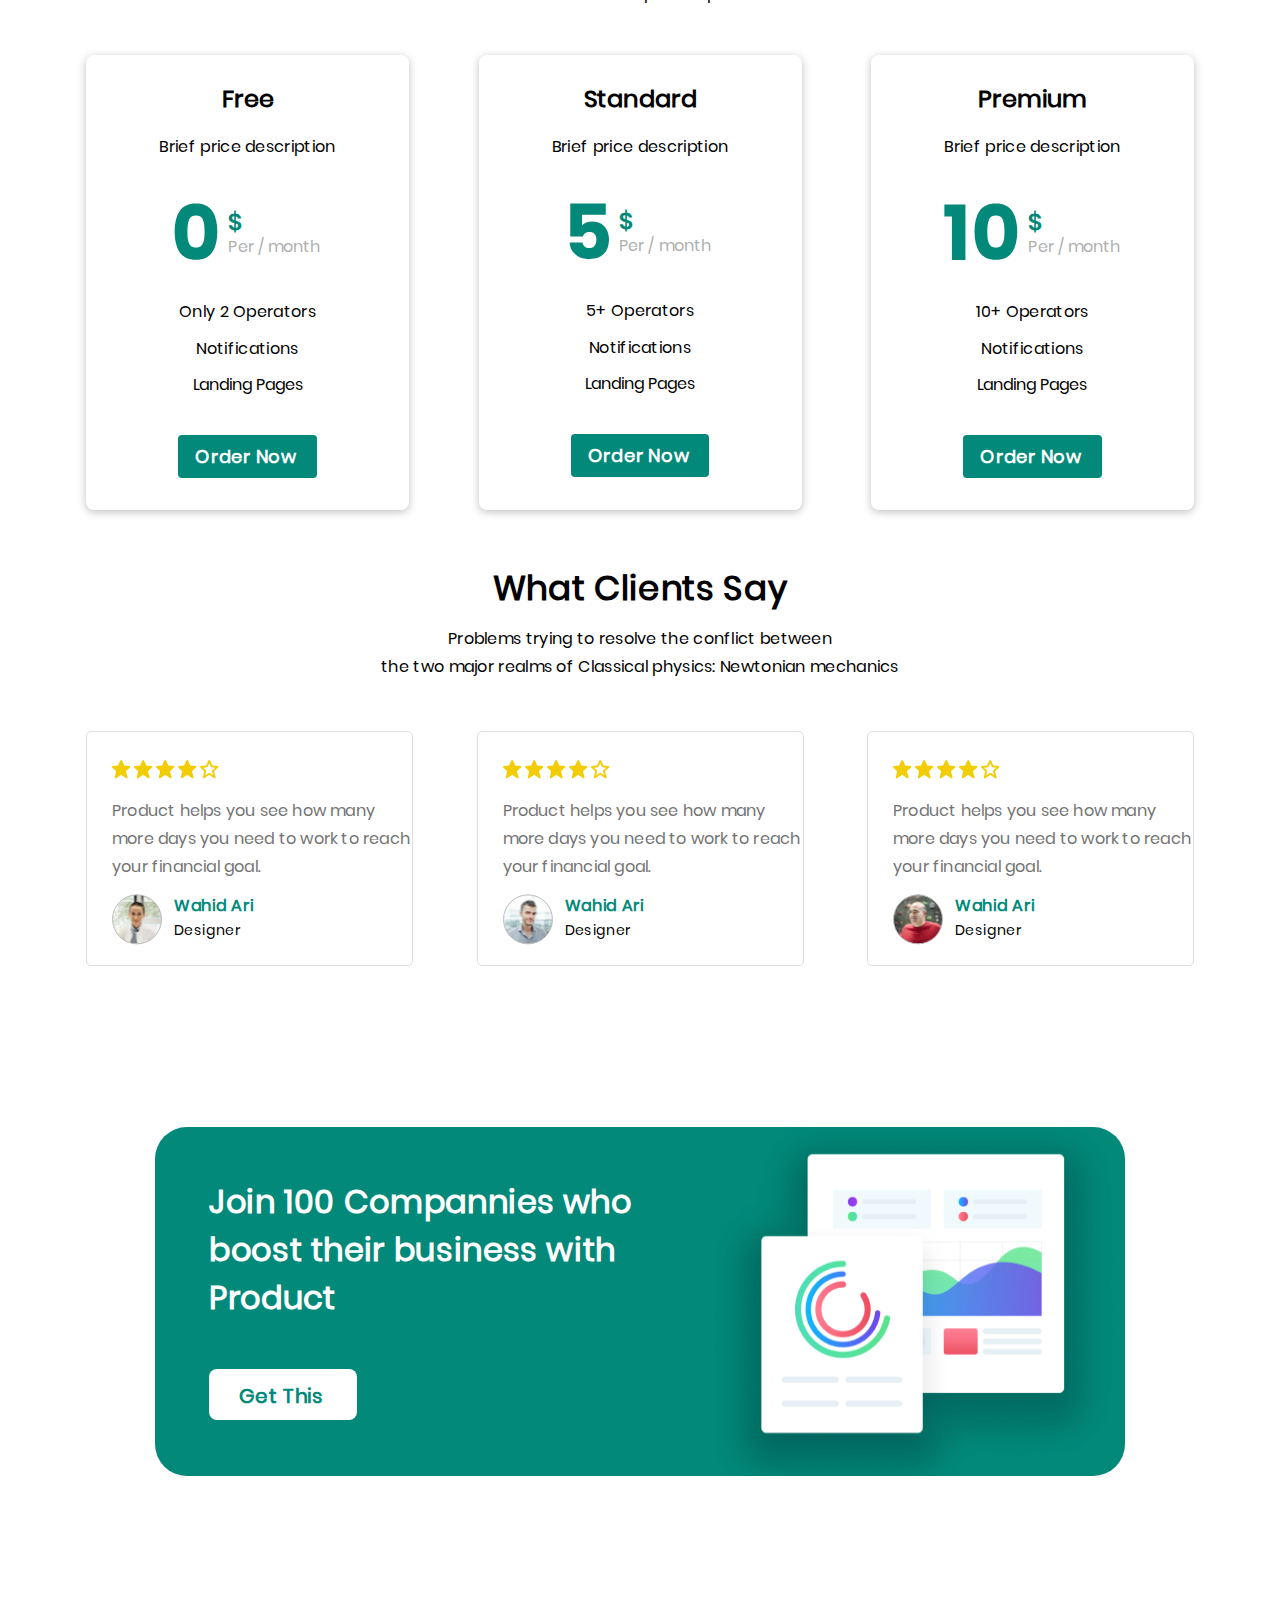
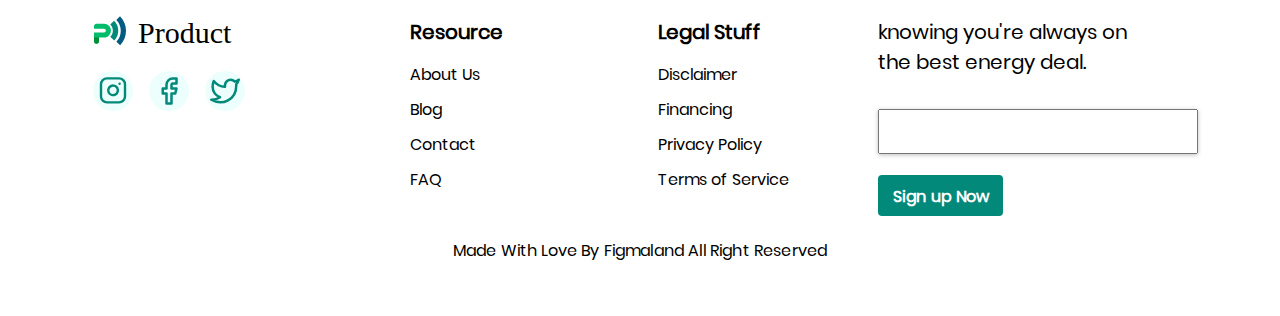
==== commit afb9f8d9: "ссылки хедера, кнопки и наименование классов" ====
--- a/index.html
+++ b/index.html
@@ -16,14 +16,14 @@
       <div class="container">
         <div class="header__left">
           <a href="#" class="logo">
-            <img src="./assets/svg/logo.svg" alt="image description" />
+            <img src="./assets/svg/logo.svg" alt="logo" />
           </a>
           <a href="#" class="logo__name">Product</a>
           <nav class="menu">
             <a class="menu__item menu__item--active" href="#">Product</a>
-            <a class="menu__item" href="#">Customers</a>
-            <a class="menu__item" href="#">Pricing</a>
-            <a class="menu__item" href="#">Resources</a>
+            <a class="menu__item" href="./customers.html">Customers</a>
+            <a class="menu__item" href="./pricing.html">Pricing</a>
+            <a class="menu__item" href="./resources.html">Resources</a>
           </nav>
         </div>
         <div class="header__right">
@@ -32,7 +32,7 @@
           <button class="btn btn--triger">
             <img src="./assets/svg/triger.svg" alt="image description" />
           </button>
-          <a class="menu-trigger menu-triger--active" href="#">
+          <a class="menu__trigger menu__trigger--active" href="#">
             <span></span>
             <span></span>
             <span></span>
@@ -64,16 +64,16 @@
     <section class="section section--product">
       <div class="container">
         <h2 class="title">Product was Built Specifically for You</h2>
-        <div class="table">
-          <div class="table__col">
-            <div class="col__item">
+        <div class="list">
+          <div class="list__item">
+            <div class="list__item_icon">
               <img src="assets/svg/icon1.svg" />
             </div>
             <h3 class="subtitle">First click tests</h3>
             <p class="description">While most people enjoy casino gambling,</p>
           </div>
-          <div class="table__col">
-            <div class="col__item">
+          <div class="list__item">
+            <div class="list__item_icon">
               <img src="assets/svg/icon2.svg" />
             </div>
             <h3 class="subtitle">Design surveys</h3>
@@ -81,15 +81,15 @@
               Sports betting, lottery and bingo playing for the fun
             </p>
           </div>
-          <div class="table__col">
-            <div class="col__item">
+          <div class="list__item">
+            <div class="list__item_icon">
               <img src="assets/svg/icon3.svg" />
             </div>
             <h3 class="subtitle">Preference tests</h3>
             <p class="description">The Myspace page defines the individual.</p>
           </div>
-          <div class="table__col">
-            <div class="col__item">
+          <div class="list__item">
+            <div class="list__item_icon">
               <img src="assets/svg/icon4.svg" />
             </div>
             <h3 class="subtitle">Five second tests</h3>
@@ -140,29 +140,20 @@
           </p>
           <div class="customer__wraper">
             <div class="customer__item">
-              <img
-                class="customer__icon customer__icon--yellow"
-                src="./assets/svg/ok.svg"
-              />
+              <img class="customer__icon" src="./assets/svg/ok.svg" />
               <p class="customer__description">
                 Never worry about overpaying for your<br />energy again.<br />
               </p>
             </div>
             <div class="customer__item">
-              <img
-                class="customer__icon customer__icon--red"
-                src="./assets/svg/ok.svg"
-              />
+              <img class="customer__icon" src="./assets/svg/ok.svg" />
               <p class="customer__description">
                 We will only switch you to energy companies that we trust and
                 will treat you right
               </p>
             </div>
             <div class="customer__item">
-              <img
-                class="customer__icon customer__icon--blue"
-                src="./assets/svg/ok.svg"
-              />
+              <img class="customer__icon" src="./assets/svg/ok.svg" />
               <p class="customer__description">
                 We track the markets daily and know where the savings are.
               </p>
@@ -207,27 +198,21 @@
           </p>
         </div>
         <div class="process__row">
-          <div class="row__left">
-            <div class="expert expert__left">
-              <img class="exp__pic" src="./assets/svg/expert1.svg" />
-              <div class="ability">I can take care of your pitch</div>
-              <img class="exp__oval" src="./assets/img/oval.png" />
-            </div>
-            <div class="expert expert__left">
-              <div class="ability">I can design you website</div>
-              <img class="exp__pic" src="./assets/svg/expert3.svg" />
-              <img class="exp__oval" src="./assets/img/oval.png" />
-            </div>
-          </div>
-          <div class="row__right">
-            <div class="expert expert__right">
-              <div class="ability">I can prototype your app</div>
-              <img class="exp__pic" src="./assets/svg/expert2.svg" />
-            </div>
-            <div class="expert expert__right">
-              <img class="exp__pic" src="./assets/svg/expert4.svg" />
-              <div class="ability">I can help marketing strategy</div>
-            </div>
+          <div class="expert">
+            <img class="exp__pic" src="./assets/svg/expert1.svg" />
+            <div class="ability">I can take care of your pitch</div>
+          </div>
+          <div class="expert">
+            <div class="ability">I can prototype your app</div>
+            <img class="exp__pic" src="./assets/svg/expert2.svg" />
+          </div>
+          <div class="expert">
+            <div class="ability">I can design you website</div>
+            <img class="exp__pic" src="./assets/svg/expert3.svg" />
+          </div>
+          <div class="expert">
+            <img class="exp__pic" src="./assets/svg/expert4.svg" />
+            <div class="ability">I can help marketing strategy</div>
           </div>
         </div>
         <button class="btn btn--success">Contact our expert</button>
@@ -250,42 +235,48 @@
                   <div class="slider__slide-content">
                     <div class="slider__item-content">
                       <div class="content">
-                        <div class="profile">
-                          <img
-                            class="content--icon"
-                            src="./assets/img/strat1.png"
-                          />
-                          <p class="description description-autor">
-                            By <b>Wahid Ari</b> | 03 March 2019
-                          </p>
-                          <h2 class="comment">
-                            Increasing Prosperity With Positive Thinking
-                          </h2>
-                        </div>
-                        <div class="profile">
-                          <img
-                            class="content--icon"
-                            src="./assets/img/strat2.png"
-                          />
-                          <p class="description description-autor">
-                            By <b>Wahid Ari</b> | 03 March 2019
-                          </p>
-                          <h2 class="comment">
-                            Motivation Is The First Step To Success
-                          </h2>
-                        </div>
-                        <div class="profile">
-                          <img
-                            class="content--icon"
-                            src="./assets/img/strat3.png"
-                          />
-                          <p class="description description-autor">
-                            By <b>Wahid Ari</b> | 03 March 2019
-                          </p>
-                          <h2 class="comment">
-                            Success Steps For Your Personal Or Business
-                          </h2>
-                        </div>
+                        <a class="profile" href="#">
+                          <div class="profile__item">
+                            <img
+                              class="content--icon"
+                              src="./assets/img/strat1.png"
+                            />
+                            <p class="description description-autor">
+                              By <b>Wahid Ari</b> | 03 March 2019
+                            </p>
+                            <h2 class="comment">
+                              Increasing Prosperity With Positive Thinking
+                            </h2>
+                          </div>
+                        </a>
+                        <a class="profile" href="#">
+                          <div class="profile__item">
+                            <img
+                              class="content--icon"
+                              src="./assets/img/strat2.png"
+                            />
+                            <p class="description description-autor">
+                              By <b>Wahid Ari</b> | 03 March 2019
+                            </p>
+                            <h2 class="comment">
+                              Motivation Is The First Step To Success
+                            </h2>
+                          </div>
+                        </a>
+                        <a class="profile" href="#">
+                          <div class="profile__item">
+                            <img
+                              class="content--icon"
+                              src="./assets/img/strat3.png"
+                            />
+                            <p class="description description-autor">
+                              By <b>Wahid Ari</b> | 03 March 2019
+                            </p>
+                            <h2 class="comment">
+                              Success Steps For Your Personal Or Business
+                            </h2>
+                          </div>
+                        </a>
                       </div>
                     </div>
                   </div>
--- a/assets/css/style.css
+++ b/assets/css/style.css
@@ -109,14 +109,14 @@
   background: #02897a;
   border-radius: 4px;
   border: #02897a;
-  margin-right: 22px;
+  margin-right: 24px;
   padding: 11px 23px 8px 25px;
   letter-spacing: 0.02em;
 }
 
 .btn--success:hover {
-  background-color: #07dfc7;
-  color: #4c4a4a;
+  background-color: #067266;
+  color: #ffffff;
   filter: drop-shadow(0px 4px 4px rgba(0, 0, 0, 0.25));
 }
 
@@ -132,7 +132,7 @@
   background: url(./assets/svg/triger.svg) no-repeat;
   background-size: contain;
   border: 5px solid #ffffff;
-  margin-right: 10px;
+  margin-right: -2px;
 }
 
 .btn--outline-primary {
@@ -150,7 +150,7 @@
 
 .btn--outline-primary:hover {
   background-color: #fefefe;
-  color: #37a195;
+  color: #067266;
   filter: drop-shadow(0px 4px 4px rgba(0, 0, 0, 0.25));
 }
 
@@ -164,15 +164,12 @@
 }
 
 .btn-outline-success:hover {
-  background-color: #37a195;
-  color: #ffffff;
   filter: drop-shadow(0px 4px 4px rgba(0, 0, 0, 0.25));
   border-radius: 5px;
 }
 
 .btn-outline-success:hover img {
-  filter: brightness(0) saturate(100%) invert(79%) sepia(74%) saturate(5973%)
-    hue-rotate(138deg) brightness(118%) contrast(95%);
+  filter: brightness(0) saturate(100%) invert(34%) sepia(10%) saturate(4720%) hue-rotate(130deg) brightness(96%) contrast(95%);
 }
 
 .btn--group {
@@ -187,7 +184,7 @@
   visibility: hidden;
 }
 
-input:checked + .menu__item--active {
+input:checked+.menu__item--active {
   color: var(--color-text);
 }
 
@@ -263,8 +260,7 @@
 
 .menu__item:hover {
   font-weight: 700;
-  filter: brightness(0) saturate(100%) invert(39%) sepia(28%) saturate(1678%)
-    hue-rotate(129deg) brightness(97%) contrast(98%);
+  filter: brightness(0) saturate(100%) invert(31%) sepia(77%) saturate(487%) hue-rotate(124deg) brightness(95%) contrast(97%);
 }
 
 .header__right {
@@ -284,7 +280,7 @@
   display: none;
 }
 
-.header .menu-triger--active {
+.header .menu__trigger--active {
   position: relative;
   width: 28px;
   height: 15px;
@@ -301,11 +297,11 @@
   border-radius: 4px;
 }
 
-.header .menu-trigger span:nth-of-type(2) {
+.header .menu__trigger span:nth-of-type(2) {
   top: 20px;
 }
 
-.header .menu-trigger span:nth-of-type(3) {
+.header .menu__trigger span:nth-of-type(3) {
   bottom: 1px;
 }
 
@@ -343,13 +339,12 @@
     display: block;
   }
 
-  .header .menu-triger--active {
+  .header .menu__trigger--active {
     display: none;
   }
 }
 
-@media (min-width: 1400px) {
-}
+@media (min-width: 1400px) {}
 
 /*Hero*/
 .section--hero .container {
@@ -370,7 +365,7 @@
 }
 
 .section--hero .title {
-  margin: 13px 0px 0px;
+  margin: 19px 0px 0px;
   font-weight: 600;
   letter-spacing: 0.02em;
   text-align: center;
@@ -378,7 +373,7 @@
 }
 
 .section--hero .description {
-  margin-bottom: 55px;
+  margin-bottom: 50px;
   text-align: center;
 }
 
@@ -406,6 +401,7 @@
   letter-spacing: 0.02em;
   font-size: 16px;
 }
+
 .hero__right {
   position: relative;
 }
@@ -516,40 +512,40 @@
   margin: 0px 0px 67px 0px;
 }
 
-.table {
+.list {
   display: flex;
   margin-bottom: 18px;
   width: 100%;
 }
 
-.table__col {
+.list__item {
   display: flex;
   flex-direction: column;
   align-items: start;
   max-width: 244px;
 }
 
-.table__col:not(:last-child) {
+.list__item:not(:last-child) {
   margin-right: 46px;
 }
 
-.table__col:nth-of-type(1) .col__item {
+.list__item:nth-of-type(1) .list__item_icon {
   background: #02897a;
 }
 
-.table__col:nth-of-type(2) .col__item {
+.list__item:nth-of-type(2) .list__item_icon {
   background: #4d8dff;
 }
 
-.table__col:nth-of-type(3) .col__item {
+.list__item:nth-of-type(3) .list__item_icon {
   background: #740a76;
 }
 
-.table__col:nth-of-type(4) .col__item {
+.list__item:nth-of-type(4) .list__item_icon {
   background: #f03e3d;
 }
 
-.col__item {
+.list__item_icon {
   border-radius: 19px;
   width: 50px;
   height: 50px;
@@ -589,51 +585,51 @@
     width: auto;
   }
 
-  .table {
+  .list {
     flex-direction: column;
     align-items: center;
   }
 
-  .table__col {
+  .list__item {
     margin: 0;
     align-items: center;
   }
 
-  .table__col:not(:last-child) {
+  .list__item:not(:last-child) {
     margin: 0;
     align-items: center;
   }
 }
 
 @media (min-width: 576px) {
-  .table {
+  .list {
     justify-content: center;
   }
 
-  .table__col:nth-of-type(3),
-  .table__col:nth-of-type(4) {
+  .list__item:nth-of-type(3),
+  .list__item:nth-of-type(4) {
     display: none;
   }
 
-  .table__col:not(:last-child) {
+  .list__item:not(:last-child) {
     align-items: center;
     margin: 0;
   }
 }
 
 @media (min-width: 768px) {
-  .table__col:nth-of-type(3) {
+  .list__item:nth-of-type(3) {
     display: flex;
   }
 }
 
 @media (min-width: 992px) {
-  .table__col {
+  .list__item {
     margin: 0;
     align-items: center;
   }
 
-  .table__col:nth-of-type(4) {
+  .list__item:nth-of-type(4) {
     display: flex;
   }
 }
@@ -643,12 +639,12 @@
     padding: 111px 0px 97px 0px;
   }
 
-  .table {
+  .list {
     justify-content: space-between;
   }
 
-  .table__col,
-  .table__col:not(:last-child) {
+  .list__item,
+  .list__item:not(:last-child) {
     align-items: start;
   }
 
@@ -695,6 +691,7 @@
   margin: 0px 0px 32px;
   text-align: left;
 }
+
 .section--managment .description:nth-of-type(2) {
   margin-bottom: 27px;
 }
@@ -814,15 +811,15 @@
   margin-right: 29px;
 }
 
-.customer__icon.customer__icon--yellow {
+.customer__item:nth-of-type(1) .customer__icon {
   background: #ff9900;
 }
 
-.customer__icon.customer__icon--red {
+.customer__item:nth-of-type(2) .customer__icon {
   background: #f03e3d;
 }
 
-.customer__icon.customer__icon--blue {
+.customer__item:nth-of-type(3) .customer__icon {
   background: #4d8dff;
 }
 
@@ -845,8 +842,7 @@
   }
 }
 
-@media (min-width: 576px) {
-}
+@media (min-width: 576px) {}
 
 @media (min-width: 768px) {
   .customer--pic {
@@ -954,8 +950,7 @@
   }
 }
 
-@media (min-width: 576px) {
-}
+@media (min-width: 576px) {}
 
 @media (min-width: 768px) {
   .section--collaborative {
@@ -1043,15 +1038,10 @@
 }
 
 .process__row {
-  display: flex;
+  margin-bottom: 47px;
+  display: flex;
+  flex-wrap: wrap;
   justify-content: space-around;
-  margin-bottom: 47px;
-  flex-direction: column;
-}
-
-.row__right {
-  display: flex;
-  flex-direction: column-reverse;
 }
 
 .expert {
@@ -1060,70 +1050,35 @@
   justify-content: center;
 }
 
+.expert:nth-of-type(1),
+.expert:nth-of-type(2) {
+  margin-bottom: 20px;
+}
+
+.expert:nth-of-type(1) .exp__pic {
+  margin-right: 15px;
+}
+
+.expert:nth-of-type(2) .exp__pic {
+  margin-left: 15px;
+}
+
+.expert:nth-of-type(3) .exp__pic {
+  margin-left: 15px;
+}
+
+.expert:nth-of-type(4) .exp__pic {
+  margin-right: 15px;
+}
+
 .ability {
   text-align: center;
-}
-
-.expert__left:first-child .exp__pic {
-  margin-right: 15px;
-}
-
-.expert__left:last-child .exp__pic {
-  margin-left: 15px;
-}
-
-.expert__left:last-child .ability {
-  padding: 10px 15px 10px 15px;
-  margin: 0px 0px 0px 38px;
-}
-
-.expert__right:first-child .ability {
-  padding: 10px 15px 10px 15px;
-  margin: 0px 0px 0px 37px;
-}
-
-.expert__right:last-child .ability {
-  letter-spacing: 0.01em;
-  padding: 10px 15px 10px 15px;
-}
-
-.ability {
   background: #ffffff;
   box-shadow: 0px 2px 8px rgba(86, 117, 146, 0.1);
   border-radius: 27px;
-  padding: 3px 24px 15px 25px;
-}
-/*oval*/
-/*
-.expert__left:first-child .exp__oval {
-  position: relative;
-  left: -263px;
-  top: 33px;
-  transform: rotate(100deg);
-}
-.expert__left:last-child .exp__oval {
-  position: relative;
-  left: -188px;
-  top: 25px;
-  transform: rotate(17deg);
-}
-.expert__right:first-child .exp__oval {
-  position: relative;
-  left: -163px;
-  top: 25px;
-  transform: rotate(17deg);
-}
-
-.expert__right:last-child .exp__oval {
-  position: relative;
-  left: -263px;
-  top: 31px;
-  transform: rotate(100deg);
-}
-.process__row {
-  background-color: antiquewhite;
-}
-*/
+  padding: 15px 25px 15px 25px;
+}
+
 .section--process .btn--success {
   font-weight: 700;
   margin: auto;
@@ -1145,133 +1100,11 @@
   .section--process .description {
     width: auto;
   }
-
-  .row__left .expert {
-    margin: auto;
-  }
-
-  .expert__left:last-child .exp__pic {
-    margin-left: 15px;
-  }
-
-  .expert__left:first-child .ability {
-    padding: 10px 15px 10px 15px;
-    margin: 0px 12px 0px 0px;
-  }
-
-  .row__right .expert {
-    margin: auto;
-  }
-
-  .expert__right:first-child .exp__pic {
-    margin-left: 15px;
-  }
-
-  .expert__right .ability {
-    padding: 10px 15px 10px 15px;
-  }
-
-  .expert__right:last-child .exp__pic {
-    margin-right: 15px;
-  }
-}
-
-@media (min-width: 768px) {
-  .process__row {
-    flex-direction: row;
-  }
-
-  .row__left {
-    margin-right: 15px;
-  }
-
-  .expert__right:first-child .ability {
-    margin: 0px 15px 0px 21px;
-  }
-
-  .expert__left:first-child .ability {
-    padding: 10px 15px 10px 15px;
-    margin: 0px 4px 0px 0px;
-  }
-
-  .row__right {
-    flex-direction: column;
-  }
-
-  .expert__right:last-child .ability {
-    letter-spacing: 0.01em;
-    padding: 10px 15px 10px 15px;
-  }
-}
-
-@media (min-width: 1200px) {
-  /*  .section--process {
-    background-size: cover;
-  }
-*/
-  .process__row {
-    flex-direction: row;
-  }
-
-  .row__right {
-    display: flex;
-    flex-direction: column;
-  }
-
-  .row__left .expert:first-child {
-    margin: 0px 0px 20px -23px;
-  }
-
-  .row__left .expert:last-child {
-    margin: 0px 0px 0px -19px;
-  }
-
-  .row__right .expert:first-child {
-    margin: 0px -111px 20px 0px;
-  }
-
-  .row__right .expert:last-child {
-    margin: 0px -111px 0px 0px;
-  }
-
-  .expert__left:last-child .exp__pic {
-    margin-left: 15px;
-  }
-
-  .expert__left:first-child .ability {
-    padding: 15px 23px 15px 25px;
-    margin: 0;
-    position: relative;
-    top: -6px;
-  }
-
-  .expert__left:last-child .ability {
-    padding: 15px 31px 15px 28px;
-    position: relative;
-    top: -6px;
-    margin: 0;
-  }
-
-  .expert__right:last-child .ability {
-    padding: 15px 15px 15px 20px;
-    letter-spacing: 0.01em;
-    position: relative;
-    top: -6px;
-  }
-
-  .expert__right:first-child .ability {
-    padding: 15px 23px 15px 15px;
-    margin: 0px -3px 0px 0px;
-    position: relative;
-    top: -5px;
-  }
-  .expert__right:first-child .exp__pic {
-    margin-left: 15px;
-  }
-  .expert__right:last-child .exp__pic {
-    margin: 0 16px 0 30px;
-  }
-}
+}
+
+@media (min-width: 768px) {}
+
+@media (min-width: 1200px) {}
 
 /*strategies*/
 .section--strategies .title {
@@ -1308,18 +1141,29 @@
   line-height: 26px;
   margin: 21px 30px 12px 24px;
   letter-spacing: 0.03em;
+  color: #22343d;
 }
 
 .content {
   display: flex;
   justify-content: space-between;
+}
+
+.profile {
+  text-decoration: none;
+  border: 1px solid #dedede;
+  border-radius: 8px;
+}
+
+.profile:hover .comment {
+  color: #02897a;
 }
 
 .content--icon {
   max-width: 100%;
 }
 
-.profile {
+.profile__item {
   max-width: 348px;
   border: 1px solid var(--border);
   border-radius: 8px;
@@ -1332,11 +1176,7 @@
   line-height: 40px;
   margin: 0px 30px 28px 26px;
   letter-spacing: 0.02em;
-}
-
-.comment:hover {
-  color: #02897a;
-  cursor: pointer;
+  color: #22343d;
 }
 
 .slider__nav-left {
@@ -1388,18 +1228,19 @@
   /*  .content--icon {
     width: 20em;
 }*/
-  .profile {
+  .profile__item {
     width: auto;
   }
 
-  .profile:not(:last-child) {
+  .profile__item:not(:last-child) {
     margin-bottom: 20px;
   }
 }
 
 @media (min-width: 576px) {
-  .profile:nth-of-type(2),
-  .profile:nth-of-type(3) {
+
+  .profile__item:nth-of-type(2),
+  .profile__item:nth-of-type(3) {
     display: none;
   }
 
@@ -1409,13 +1250,13 @@
 }
 
 @media (min-width: 768px) {
-  .profile:nth-of-type(2) {
+  .profile__item:nth-of-type(2) {
     display: block;
   }
 
-  .profile:first-child {
+  /*  .section--strategies .profile:first-child {
     margin-right: 15px;
-  }
+  }*/
 }
 
 @media (min-width: 1200px) {
@@ -1432,7 +1273,7 @@
   }
 
   .slider__slide {
-    margin-bottom: 63px;
+    margin-bottom: 87px;
   }
 
   .content {
@@ -1440,11 +1281,11 @@
     justify-content: space-between;
   }
 
-  .profile:first-child {
+  .profile__item:first-child {
     margin-right: 0;
   }
 
-  .profile:nth-of-type(3) {
+  .profile__item:nth-of-type(3) {
     display: block;
   }
 
@@ -1496,18 +1337,16 @@
 }
 
 .price__table-col:hover .price__icon {
-  filter: brightness(0) saturate(100%) invert(100%) sepia(0%) saturate(7467%)
-    hue-rotate(292deg) brightness(101%) contrast(99%);
-}
-
-.price__table-col:hover .price__money,
-.price__month {
+  filter: brightness(0) saturate(100%) invert(100%) sepia(0%) saturate(7467%) hue-rotate(292deg) brightness(101%) contrast(99%);
+}
+
+.price__table-col:hover .price__money {
   color: #fff;
 }
 
 .price__table-col:hover .btn--success {
-  background-color: #07dfc7;
-  color: #4c4a4a;
+  background-color: #fff;
+  color: #02897a;
   filter: drop-shadow(0px 4px 4px rgba(0, 0, 0, 0.25));
 }
 
@@ -1626,9 +1465,11 @@
   .section--price {
     padding: 126px 0px 50px;
   }
+
   .price__table {
     justify-content: space-between;
   }
+
   .price__table-col {
     margin: 0;
   }
@@ -1682,7 +1523,7 @@
 }
 
 .item__description {
-  margin-bottom: 16px;
+  margin-bottom: 13px;
 }
 
 .section--say .description {
@@ -1693,6 +1534,7 @@
   color: #737373;
   margin-bottom: 16px;
   text-decoration: none;
+  cursor: auto;
 }
 
 .client {
@@ -1737,6 +1579,7 @@
 }
 
 @media (min-width: 576px) {
+
   .collumn__item:nth-of-type(2),
   .collumn__item:nth-of-type(3) {
     display: none;
@@ -1829,8 +1672,6 @@
 }
 
 .section--join .btn--success:hover {
-  background-color: #07dfc7;
-  color: #4c4a4a;
   filter: drop-shadow(0px 4px 4px rgba(0, 0, 0, 0.25));
 }
 
@@ -1954,8 +1795,7 @@
 }
 
 .social:hover .social__icon {
-  filter: brightness(0) saturate(100%) invert(96%) sepia(4%) saturate(0%)
-    hue-rotate(325deg) brightness(105%) contrast(104%);
+  filter: brightness(0) saturate(100%) invert(96%) sepia(4%) saturate(0%) hue-rotate(325deg) brightness(105%) contrast(104%);
 }
 
 .footer__nav {
@@ -2020,8 +1860,9 @@
   margin-bottom: 32px;
 }
 
-.e-mail {
+.footer .e-mail {
   padding: 12px 0px 11px 0px;
+  outline: none;
 }
 
 .footer .btn--success {
@@ -2042,11 +1883,9 @@
 }
 
 /*media footer*/
-@media (max-width: 576px) {
-}
-
-@media (min-width: 576px) {
-}
+@media (max-width: 576px) {}
+
+@media (min-width: 576px) {}
 
 @media (min-width: 1200px) {
   .footer {
@@ -2101,3 +1940,1087 @@
     padding: 12px 117px 11px 0px;
   }
 }
+
+/*page Pricing*/
+/*button*/
+.section--pricing .btn--success {
+  font-weight: 600;
+  margin: 0 auto;
+  display: flex;
+}
+
+.section--pricing .btn--outline-primary {
+  margin-right: 25px;
+}
+
+/*header*/
+/*.header .btn--success {
+  margin-right: 17px;
+  font-weight: 600;
+  font-size: 16px;
+  line-height: 24px;
+}*/
+
+/*media*/
+@media (max-width: 576px) {
+  .section--price .title {
+    font-size: 36px;
+  }
+}
+
+/*pricing*/
+.section--pricing {
+  padding: 25px 0px 22px;
+}
+
+.section--pricing .subtitle {
+  font-weight: 600;
+  font-size: 24px;
+  line-height: 36px;
+  text-transform: uppercase;
+  margin-bottom: 32px;
+  letter-spacing: 0.02em;
+}
+
+.section--pricing .title {
+  font-weight: 700;
+  font-size: 40px;
+  line-height: 60px;
+  text-align: center;
+  margin: 0;
+  letter-spacing: 0.01em;
+}
+
+.section--pricing .description {
+  font-weight: 500;
+  font-size: 16px;
+  line-height: 24px;
+  text-align: center;
+  margin-bottom: 49px;
+}
+
+/*media*/
+@media (max-width: 576px) {
+  .section--pricing .title {
+    margin-bottom: 15px;
+  }
+
+  .section--pricing .subtitle {
+    margin-bottom: 11px;
+  }
+}
+
+@media (min-width: 1200px) {
+  .section--pricing {
+    padding: 68px 0px 152px;
+  }
+}
+
+/*enterprice*/
+.section--enterprice {
+  padding: 50px 0px 0px 0px;
+  background: linear-gradient(180deg, #f7f7f7 0%, rgba(247, 247, 247, 0) 100%);
+}
+
+.section--enterprice .subtitle {
+  font-weight: 600;
+  font-size: 24px;
+  line-height: 36px;
+  letter-spacing: 0.04em;
+  margin-bottom: 17px;
+}
+
+.section--enterprice .title {
+  font-weight: 700;
+  font-size: 34px;
+  line-height: 51px;
+  text-align: center;
+  letter-spacing: 0.02em;
+  margin: 0px 0px 7px 0px;
+}
+
+.section--enterprice .description {
+  font-weight: 400;
+  font-size: 18px;
+  line-height: 27px;
+  margin: 0px 0px 33px 0px;
+  text-align: center;
+}
+
+.section--enterprice .btn--success {
+  font-size: 18px;
+  line-height: 22px;
+  padding: 11px 18px 11px 19px;
+}
+
+/*product-used*/
+.section--product-used {
+  padding: 42px 0px 0px 0px;
+}
+
+.used__top {
+  margin-bottom: 55px;
+}
+
+.section--product-used .title {
+  font-weight: 700;
+  font-size: 34px;
+  line-height: 51px;
+  text-align: center;
+  letter-spacing: 0.013em;
+}
+
+.used__bottom {
+  display: flex;
+  align-items: center;
+  flex-direction: column;
+}
+
+.used__bottom-left {
+  margin-right: 0;
+}
+
+.used__bottom-right {
+  max-width: 543px;
+}
+
+.used__bottom-pic {
+  max-width: 100%;
+}
+
+.bottom-right-wraper {
+  display: flex;
+  flex-direction: column;
+}
+
+.wraper__item {
+  display: flex;
+  align-items: center;
+  margin-bottom: 18px;
+}
+
+.items {
+  width: 50px;
+  height: 50px;
+  background: #f4f5f7;
+  border-radius: 100px;
+  display: flex;
+  align-items: center;
+  justify-content: center;
+  margin-right: 14px;
+}
+
+.section--product-used .subtitle {
+  font-weight: 600;
+  font-size: 24px;
+  line-height: 36px;
+  letter-spacing: 0.02em;
+}
+
+.section--product-used .item__description {
+  font-weight: 400;
+  font-size: 16px;
+  line-height: 28px;
+  margin: 0px 0px 30px 0px;
+  letter-spacing: 0em;
+}
+
+/*media*/
+@media (max-width: 576px) {
+  .used__bottom-pic {
+    max-width: 100%;
+  }
+}
+
+@media (min-width: 1200px) {
+  .section--product-used {
+    padding: 202px 0px 0px 0px;
+  }
+
+  .used__bottom {
+    flex-direction: row;
+  }
+
+  .used__bottom-left {
+    position: relative;
+    top: -7px;
+    left: -11px;
+    margin-right: 50px;
+  }
+
+  .used__bottom-pic {
+    max-width: unset;
+  }
+}
+
+/*question*/
+.section--question {
+  padding: 0px 0 20px 0;
+}
+
+.section--question .container {
+  max-width: 950px;
+}
+
+.section--question .title {
+  font-weight: 700;
+  font-size: 34px;
+  line-height: 51px;
+  text-align: center;
+  letter-spacing: 0.02em;
+  margin-bottom: 9px;
+}
+
+.section--question .subtitle {
+  font-weight: 400;
+  font-size: 18px;
+  line-height: 27px;
+  margin-bottom: 49px;
+}
+
+.questions {
+  position: relative;
+  left: 15px;
+}
+
+.questions__item {
+  display: flex;
+  align-items: center;
+  border-bottom: 1px solid #e7e7e7;
+  padding: 0 0 19px 0;
+}
+
+.questions__item--active {
+  padding-bottom: 22px;
+}
+
+.questions__item:not(:last-child) {
+  margin-bottom: 16px;
+}
+
+.questions__icon-wraper {
+  margin-right: 18px;
+  align-self: baseline;
+}
+
+.questions__title {
+  font-weight: 500;
+  font-size: 18px;
+}
+
+.section--question .description {
+  margin: 18px 0 0 0;
+  position: relative;
+  left: -40px;
+  font-weight: 400;
+  font-size: 16px;
+  line-height: 24px;
+}
+
+.questions__content:nth-of-type(2) .questions__title {
+  margin: 4px 0 9px 0;
+}
+
+/*media*/
+@media (min-width: 1200px) {
+  .section--question {
+    padding: 118px 0 8px 0;
+  }
+}
+
+/*page Customers*/
+
+/*button*/
+.section--customer .btn--success {
+  font-weight: 600;
+  margin: 0 auto;
+  display: flex;
+}
+
+.section--customer .btn--outline-primary {
+  margin-right: 25px;
+}
+
+/*header*/
+.header .menu-triger--active {
+  position: relative;
+  top: -7px;
+}
+
+/*
+.header .btn--success {
+  margin-right: 17px;
+  font-weight: 600;
+  font-size: 16px;
+  line-height: 24px;
+}*/
+
+/*media*/
+@media (max-width: 576px) {
+  .section--price .title {
+    font-size: 36px;
+  }
+}
+
+@media (min-width: 576px) {
+  .header .menu-triger--active {
+    position: relative;
+    top: -4px;
+  }
+}
+
+/*clients*/
+.section--clients {
+  padding: 35px 0px 25px;
+}
+
+.section--clients .container {
+  max-width: 850px;
+}
+
+.section--clients .title {
+  text-align: center;
+  margin-bottom: 35px;
+}
+
+.clients__logo {
+  display: flex;
+  flex-wrap: wrap;
+  align-items: center;
+  justify-content: space-around;
+}
+
+.clients__logo_item {
+  margin: 15px;
+}
+
+/*media*/
+@media (max-width: 576px) {}
+
+@media (min-width: 1200px) {
+  .section--clients {
+    padding: 119px 0px 126px;
+  }
+
+  .section--clients .title {
+    text-align: center;
+    margin-bottom: 68px;
+  }
+
+  .clients__logo {
+    align-items: unset;
+    justify-content: space-between;
+  }
+
+  .clients__logo_item {
+    margin: 0;
+  }
+}
+
+/*choose*/
+.section--choose {
+  background: #f5f5f5;
+  padding: 24px 0px 35px;
+}
+
+.section--choose .title {
+  text-align: center;
+  margin-bottom: 51px;
+  font-weight: 700;
+  font-size: 34px;
+  line-height: 51px;
+  letter-spacing: 0.01em;
+}
+
+.choose__table {
+  display: flex;
+  flex-direction: column;
+  align-items: center;
+}
+
+.choose__table_item {
+  display: flex;
+  flex-direction: column;
+  align-items: center;
+  width: auto;
+  border: 1px solid #dedede;
+  border-radius: 10px;
+}
+
+.choose__table_item:not(:last-child) {
+  margin-bottom: 20px;
+}
+
+.section--choose .subtitule {
+  font-weight: 700;
+  font-size: 24px;
+  line-height: 33px;
+  text-align: center;
+  letter-spacing: 0.4px;
+  margin-bottom: 16px;
+}
+
+.section--choose .description {
+  font-weight: 400;
+  font-size: 16px;
+  line-height: 27px;
+  text-align: center;
+  letter-spacing: 0.2px;
+  margin: 0px 37px 31px 37px;
+}
+
+.table_item--icon {
+  display: flex;
+  align-items: center;
+  justify-content: center;
+  border-radius: 19px;
+  width: 51px;
+  height: 50px;
+  filter: drop-shadow(0px 4px 4px rgba(0, 0, 0, 0.25));
+  margin: 31px 0px 32px;
+}
+
+.choose__table_item:nth-of-type(1) .table_item--icon {
+  background: #02897a;
+}
+
+.choose__table_item:nth-of-type(2) .table_item--icon {
+  background: #4d8dff;
+}
+
+.choose__table_item:nth-of-type(3) .table_item--icon {
+  background: #f03e3d;
+}
+
+/*media*/
+@media (min-width: 576px) {
+  .choose__table_item {
+    width: 350px;
+  }
+}
+
+@media (min-width: 1200px) {
+  .section--choose {
+    background: #f5f5f5;
+    padding: 24px 0px 68px;
+  }
+
+  .choose__table {
+    flex-direction: row;
+    justify-content: space-between;
+  }
+
+  .choose__table_item:not(:last-child) {
+    margin-bottom: 0px;
+  }
+}
+
+/*how*/
+.section--how {
+  padding: 31px 0px 32px;
+}
+
+.section--how .container {
+  max-width: 1027px;
+}
+
+.section--how .title {
+  font-weight: 700;
+  font-size: 34px;
+  line-height: 51px;
+  text-align: center;
+  margin-bottom: 35px;
+}
+
+.how__row {
+  margin-bottom: 20px;
+}
+
+.how__row_item {
+  display: flex;
+  justify-content: space-between;
+  align-items: center;
+  flex-direction: column;
+}
+
+.how__row_item:nth-of-type(2) {
+  flex-direction: column;
+  margin-bottom: 20px;
+}
+
+.how__row_item:nth-of-type(1) {
+  margin-bottom: 20px;
+}
+
+.how__row_item_right {
+  max-width: 432px;
+}
+
+.subtitle--small {
+  font-weight: 500;
+  font-size: 20px;
+  line-height: 30px;
+  text-align: left;
+  margin: 16px 0px 16px 0px;
+}
+
+.section--how .title--small {
+  font-weight: 600;
+  font-size: 24px;
+  line-height: 36px;
+  text-align: left;
+  margin: 0px 0px 16px 0px;
+}
+
+.section--how .description {
+  font-weight: 400;
+  font-size: 16px;
+  line-height: 28px;
+}
+
+.section--how .btn--success {
+  padding: 12px 18px 10px 20px;
+  letter-spacing: 0.1em;
+}
+
+/*media*/
+@media (max-width: 576px) {}
+
+@media (min-width: 1200px) {
+  .section--how {
+    padding: 101px 0px 112px;
+  }
+
+  .section--how .title {
+    margin-bottom: 73px;
+  }
+
+  .how__row {
+    margin-bottom: 73px;
+  }
+
+  .how__row_item {
+    flex-direction: row;
+  }
+
+  .how__row_item:nth-of-type(1) {
+    margin-bottom: 93px;
+  }
+
+  .how__row_item:nth-of-type(2) {
+    flex-direction: row-reverse;
+    margin-bottom: 97px;
+  }
+}
+
+/*offers*/
+.section--offers {
+  padding: 37px 0px 0px;
+  background: linear-gradient(180deg, #f5f5f5 0%, rgba(245, 245, 245, 0) 100%);
+}
+
+.section--offers .title {
+  font-weight: 700;
+  font-size: 32px;
+  line-height: 48px;
+  text-align: center;
+  max-width: 537px;
+  margin: auto;
+  margin-bottom: 35px;
+}
+
+.offers__table {
+  display: flex;
+  justify-content: center;
+  flex-direction: column;
+}
+
+.offers__table_item:not(:last-child) {
+  margin: 0 0 35px 0;
+}
+
+.offers__table_item {
+  display: flex;
+  flex-direction: column;
+  align-items: center;
+}
+
+.offers__table_item--icon {
+  display: flex;
+  align-items: center;
+  justify-content: center;
+  width: 150px;
+  height: 150px;
+  border-radius: 100px;
+  background: #ffefef;
+  margin-bottom: 27px;
+}
+
+.offers__table_item:nth-of-type() .offers__table_item--icon {
+  background: #ffefef;
+}
+
+.offers__table_item:nth-of-type(2) .offers__table_item--icon {
+  background: #f2f6ff;
+}
+
+.section--offers .subtitle {
+  font-weight: 600;
+  font-size: 24px;
+  line-height: 28px;
+  margin-bottom: 16px;
+}
+
+.section--offers .description {
+  font-weight: 400;
+  font-size: 18px;
+  line-height: 32px;
+  text-align: center;
+  color: #22343d;
+  margin: 0;
+}
+
+.section--offers .description:nth-of-type(3) {
+  margin-bottom: 12px;
+}
+
+.btn-outline-success {
+  font-weight: 600;
+  font-size: 16px;
+  line-height: 28px;
+  color: #000000;
+  text-decoration: none;
+}
+
+/*media*/
+@media (min-width: 768px) {
+  .offers__table {
+    flex-direction: row;
+    justify-content: space-around;
+  }
+}
+
+@media (min-width: 1200px) {
+  .section--offers {
+    padding: 37px 0px 31px;
+  }
+
+  .section--offers .title {
+    margin-bottom: 93px;
+  }
+
+  .offers__table {
+    flex-direction: row;
+  }
+
+  .offers__table_item:not(:last-child) {
+    margin-right: 220px;
+  }
+}
+
+/*page Resources*/
+/*business*/
+.section--business {
+  padding: 30px 0px 0px;
+}
+
+.section--business .container {
+  display: flex;
+  flex-direction: column;
+}
+
+.business__left {
+  display: flex;
+  flex-direction: column;
+}
+
+.section--business .title {
+  font-weight: 600;
+  font-size: 40px;
+  line-height: 60px;
+  letter-spacing: -0.02em;
+  color: #22343d;
+  margin-bottom: 5px;
+  text-align: center;
+}
+
+.section--business .description {
+  font-weight: 400;
+  font-size: 20px;
+  line-height: 32px;
+  letter-spacing: -0.03em;
+  margin-bottom: 22px;
+  text-align: center;
+}
+
+.email__adress {
+  border: 1px solid #eaeaea;
+  border-radius: 100px;
+  display: flex;
+  align-items: center;
+  max-width: 100%;
+  height: 66px;
+  justify-content: space-between;
+  flex-direction: column;
+  margin-bottom: 76px;
+}
+
+.email__adress-form {
+  margin-bottom: 30px;
+}
+
+.email--adress-text {
+  border: none;
+  margin: 25px 0px 0px 23px;
+  letter-spacing: -0.03em;
+}
+
+.section--business .btn--success {
+  border-radius: 100px;
+  padding: 14px 19px 10px 23px;
+  margin-right: 10px;
+}
+
+.section--business form {
+  filter: none;
+}
+
+.business__join {
+  display: flex;
+  align-items: center;
+}
+
+.cout {
+  color: #02897a;
+}
+
+.business__join--icon {
+  margin-right: 4px;
+}
+
+.business__join--description {
+  font-weight: 400;
+  font-size: 14px;
+  line-height: 21px;
+  color: #22343d;
+  letter-spacing: 0.02em;
+}
+
+.business__right {
+  margin: auto;
+}
+
+.business__right--icon {
+  max-width: 100%;
+}
+
+/*media*/
+@media (min-width: 576px) {
+  .section--business .description {
+    max-width: 516px;
+    margin: auto;
+    margin-bottom: 20px;
+  }
+
+  .email__adress {
+    width: 469px;
+    flex-direction: row;
+    margin: auto;
+    margin-bottom: 20px;
+  }
+
+  .business__join {
+    justify-content: center;
+  }
+}
+
+@media (min-width: 1200px) {
+  .section--business {
+    padding: 95px 0px 0px;
+  }
+
+  .section--business .container {
+    flex-direction: row;
+  }
+
+  .section--business .title {
+    text-align: start;
+    margin-bottom: 24px;
+  }
+
+  .section--business .description {
+    text-align: start;
+    margin: unset;
+    margin-bottom: 23px;
+  }
+
+  .email__adress {
+    width: 468px;
+    flex-direction: row;
+    margin: unset;
+    margin-bottom: 20px;
+  }
+
+  .email__adress-form {
+    margin-bottom: 21px;
+  }
+
+  .business__join {
+    justify-content: flex-start;
+  }
+
+  .business__right {
+    position: relative;
+    left: 52px;
+    top: -25px;
+  }
+
+  .business__right--icon {
+    max-width: fit-content;
+  }
+}
+
+/*stories*/
+.section--stories {
+  padding: 0px 0px 15px;
+}
+
+.section--stories .title {
+  text-align: center;
+  font-weight: 700;
+  font-size: 34px;
+  line-height: 51px;
+  margin: -3px 0px 0px 0px;
+  letter-spacing: 0.02em;
+}
+
+.section--stories .subtitle {
+  font-weight: 500;
+  font-size: 16px;
+  line-height: 26px;
+  text-align: center;
+  margin: 9px 0px 32px 0px;
+  letter-spacing: 0.01em;
+}
+
+.content {
+  display: flex;
+  flex-wrap: wrap;
+  margin-bottom: -23px;
+}
+
+.section--stories .profile {
+  margin: auto;
+  margin-bottom: 33px;
+  border: 1px solid #dedede;
+  border-radius: 8px;
+}
+
+.description-autor {
+  margin: 18px 0px 12px 24px;
+  letter-spacing: 0.03em;
+  font-weight: 400;
+  font-size: 16px;
+  line-height: 28px;
+}
+
+.more {
+  display: flex;
+  justify-content: center;
+}
+
+.more .description {
+  margin-right: 13px;
+  font-weight: 500;
+  font-size: 18px;
+  line-height: 26px;
+}
+
+.more--icon:hover {
+  cursor: pointer;
+  filter: brightness(0) saturate(100%) invert(33%) sepia(63%) saturate(7124%) hue-rotate(163deg) brightness(98%) contrast(98%);
+}
+
+/*stories*/
+@media (min-width: 576px) {
+
+  .section--stories .profile:nth-of-type(2),
+  .section--stories .profile:nth-of-type(3) {
+    display: block;
+  }
+}
+
+@media (min-width: 1200px) {
+  .section--stories {
+    padding: 0px 0px 50px;
+    padding: 0px 0px 15px;
+  }
+}
+
+/*contact*/
+.section--contact {
+  padding: 0px 0px 28px;
+}
+
+.section--contact .title {
+  font-weight: 700;
+  font-size: 34px;
+  line-height: 57px;
+  text-align: center;
+  letter-spacing: 0.2px;
+  margin-bottom: 28px;
+}
+
+.section--contact .subtitle {
+  font-weight: 500;
+  font-size: 18px;
+  line-height: 28px;
+  text-align: center;
+  letter-spacing: 0.2px;
+  max-width: 100%;
+
+  margin: auto;
+  margin-bottom: 64px;
+}
+
+.section--contact .socials {
+  display: flex;
+  align-items: center;
+  justify-content: center;
+  margin-bottom: 56px;
+}
+
+.section--contact .content--icon {
+  display: flex;
+  margin: auto;
+}
+
+.section--contact .social {
+  margin-left: 0;
+  width: 50px;
+  height: 50px;
+}
+
+.social__icon {
+  width: 30px;
+  height: 30px;
+}
+
+.section--contact .social:not(:last-child) {
+  margin-right: 21px;
+}
+
+.form__send {
+  background: #ffffff;
+  border: 1px solid #dddddd;
+  border-radius: 20px;
+  max-width: 868px;
+  margin: auto;
+}
+
+.form__send .title {
+  font-weight: 700;
+  font-size: 24px;
+  line-height: 33px;
+  letter-spacing: 0.1px;
+  margin: 51px 0px 44px;
+}
+
+.form__send-text {
+  height: 51px;
+  padding: 0 0 0 15px;
+  background: #f5f5f5;
+  border: 1px solid #e8e8e8;
+  border-radius: 39px;
+  display: flex;
+  margin: auto;
+  margin-bottom: 48px;
+  letter-spacing: -0.05em;
+  font-size: 15px;
+}
+
+.form__send-email {
+  height: 51px;
+  padding: 0 0 0 15px;
+  background: #f5f5f5;
+  border: 1px solid #e8e8e8;
+  border-radius: 39px;
+  display: flex;
+  margin: auto;
+  margin-bottom: 45px;
+  letter-spacing: -0.05em;
+  font-size: 15px;
+}
+
+.form__send-message {
+  height: 171px;
+  padding: 15px 0 0 15px;
+  margin: auto;
+  margin-bottom: 45px;
+  background: #f5f5f5;
+  border: 1px solid #e8e8e8;
+  display: flex;
+  letter-spacing: -0.04em;
+  font-size: 15px;
+  resize: none;
+}
+
+.contact__top {
+  margin-bottom: 48px;
+}
+
+.form__send .btn--success {
+  display: flex;
+  justify-content: flex-start;
+  margin: auto;
+  margin-bottom: 52px;
+  border-radius: 35px;
+  padding: 17px 51px 17px 51px;
+  font-weight: 500;
+  font-size: 16px;
+  line-height: 16px;
+  letter-spacing: 0.2px;
+}
+
+/*media*/
+@media (min-width: 576px) {
+
+  .form__send-text,
+  .form__send-email,
+  .form__send-message {
+    width: 350px;
+  }
+}
+
+@media (min-width: 1200px) {
+  .section--contact {
+    padding: 93px 0px 28px;
+  }
+
+  .section--contact .subtitle {
+    width: 332px;
+  }
+
+  .form__send-text {
+    width: 745px;
+    padding-left: 19px;
+    max-width: none;
+  }
+
+  .form__send-email {
+    width: 745px;
+    padding-left: 19px;
+    max-width: none;
+  }
+
+  .form__send-message {
+    width: 745px;
+    padding: 20px 0 0 19px;
+    margin: 0px 0 45px 51px;
+    max-width: none;
+  }
+
+  .form__send .btn--success {
+    margin: 0 0 52px 52px;
+  }
+}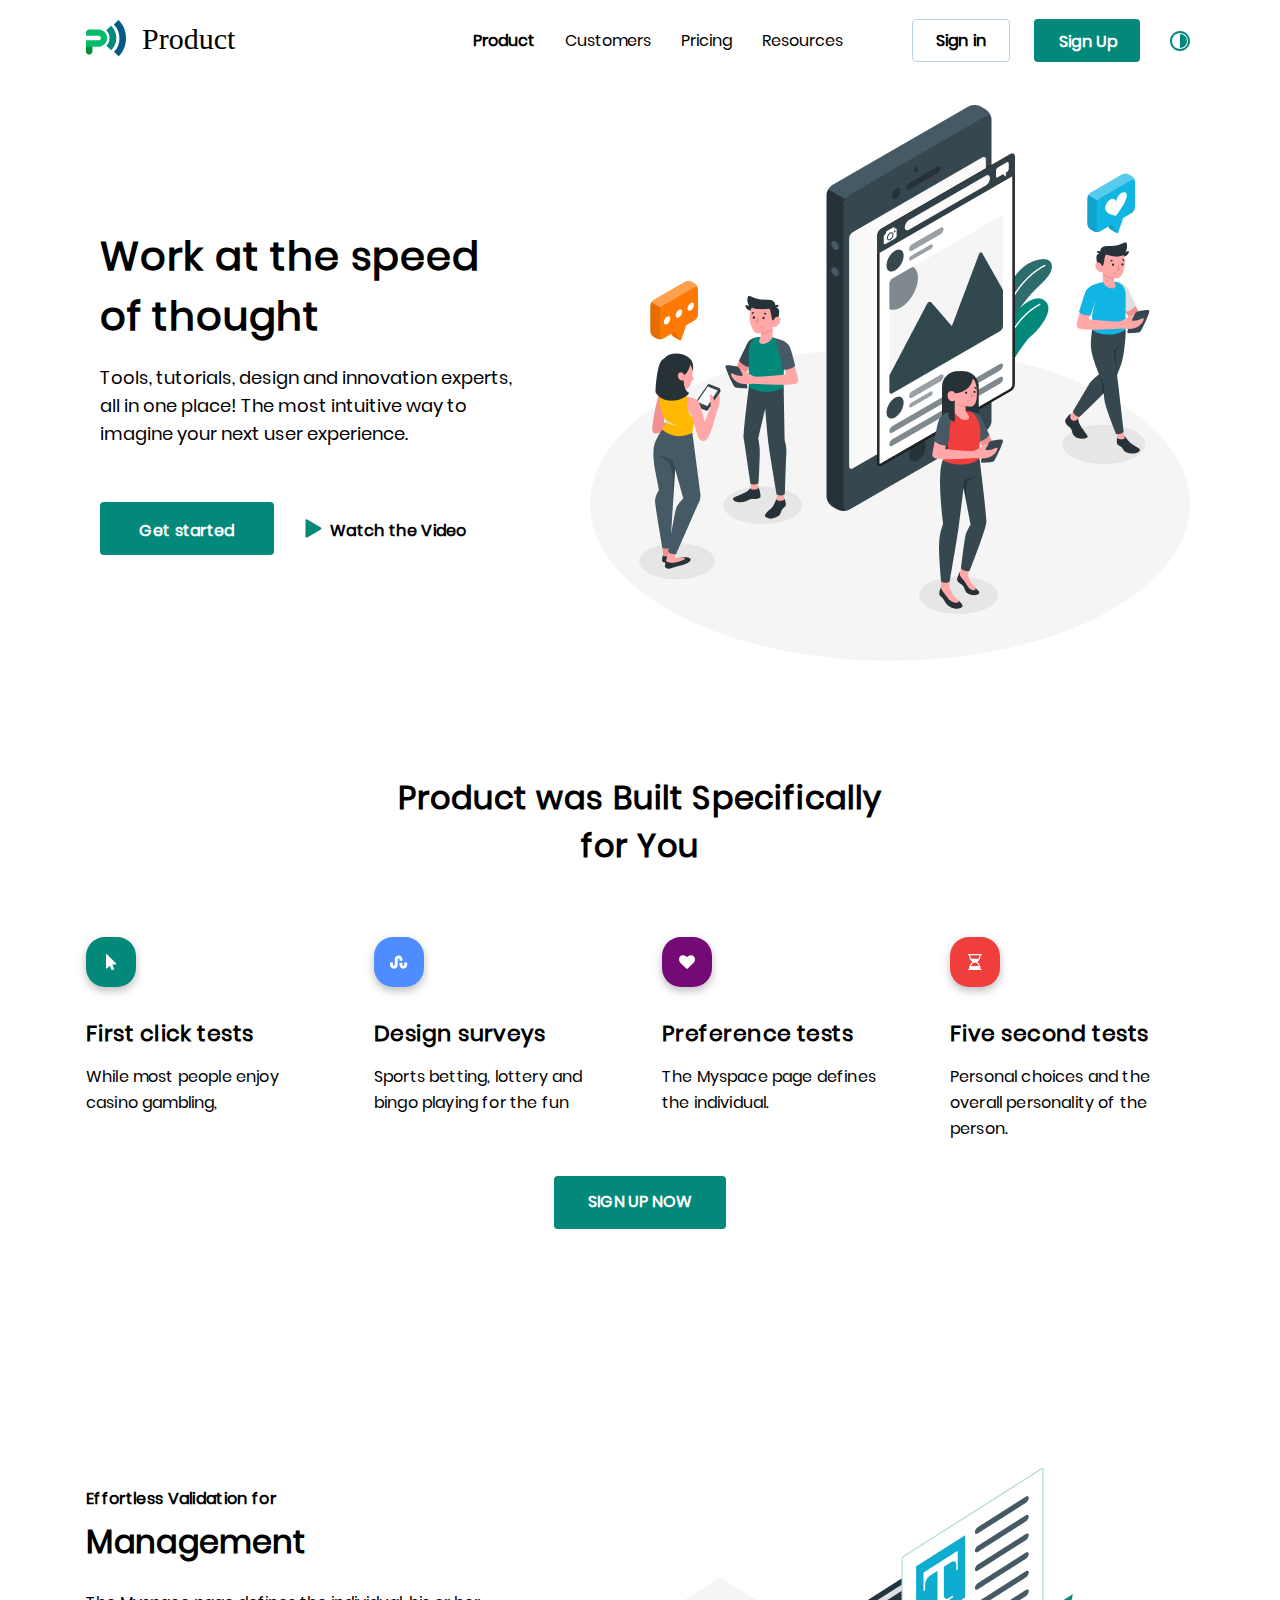
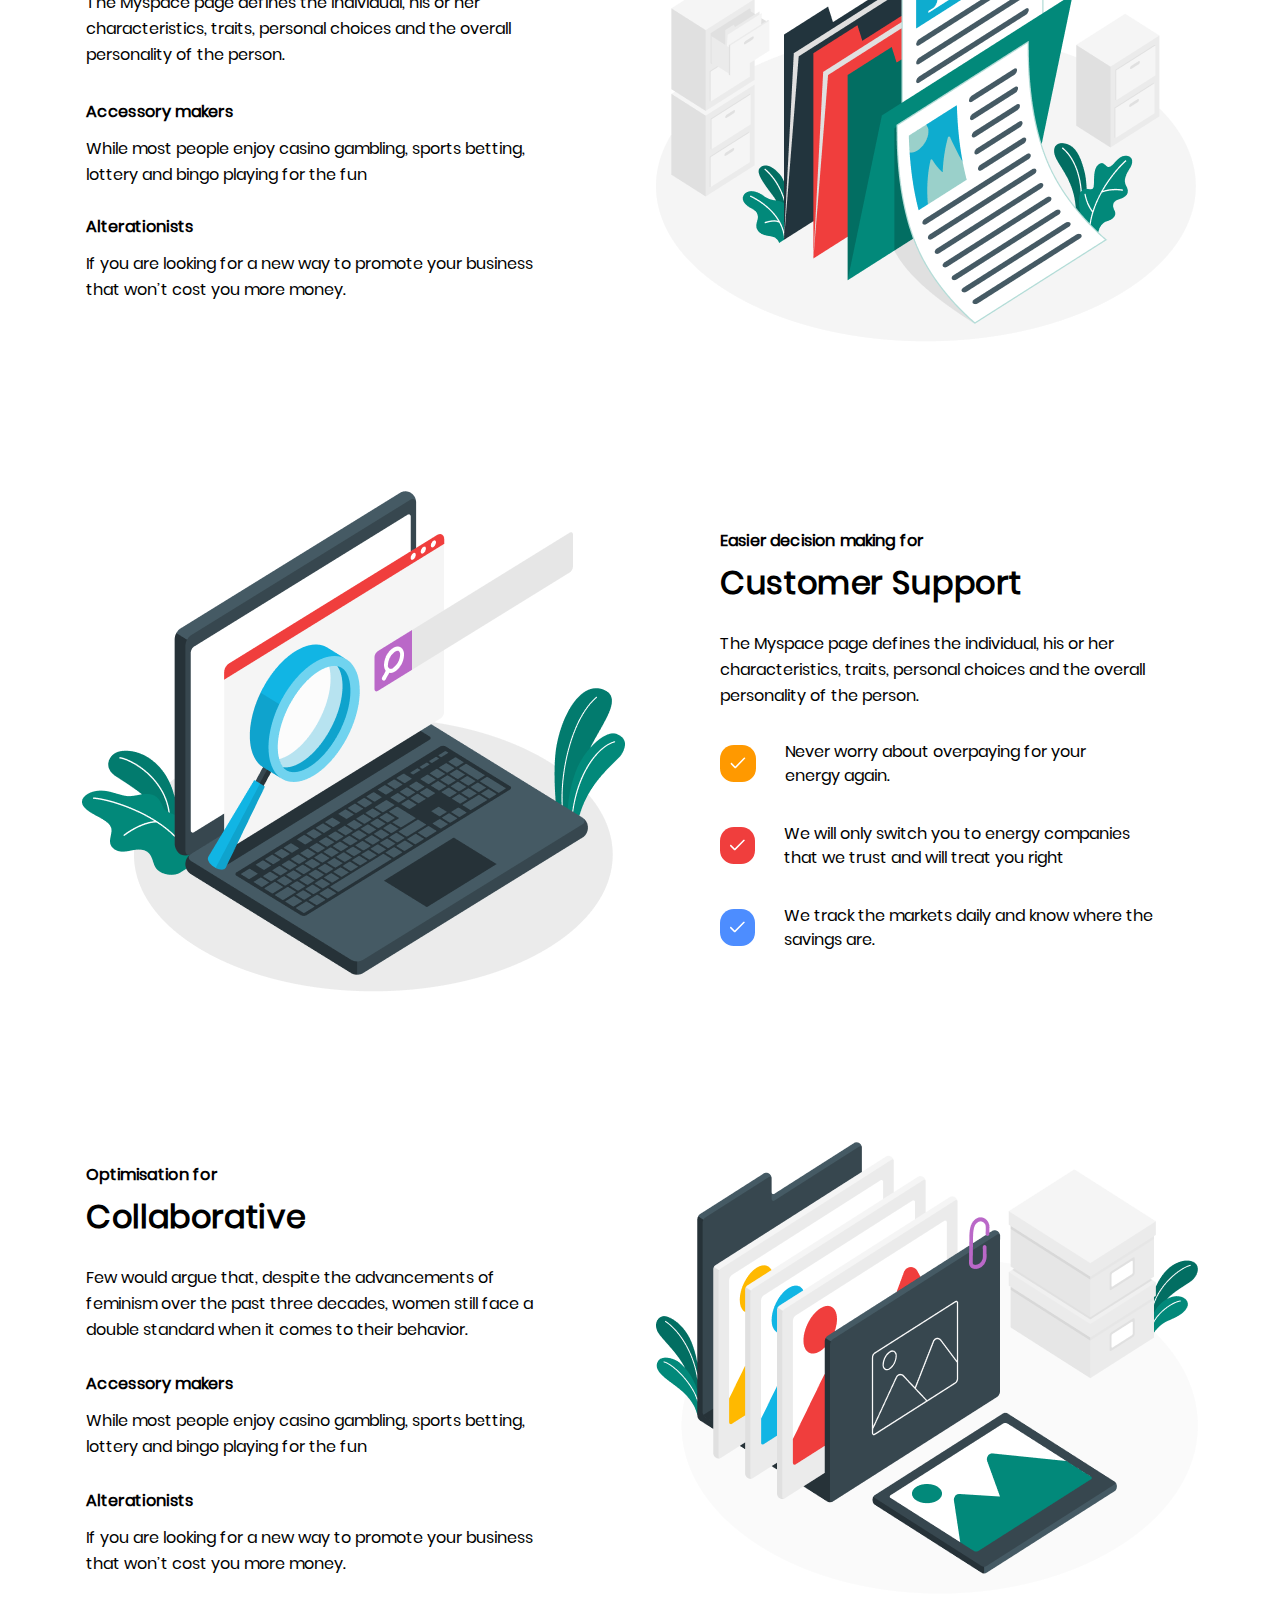
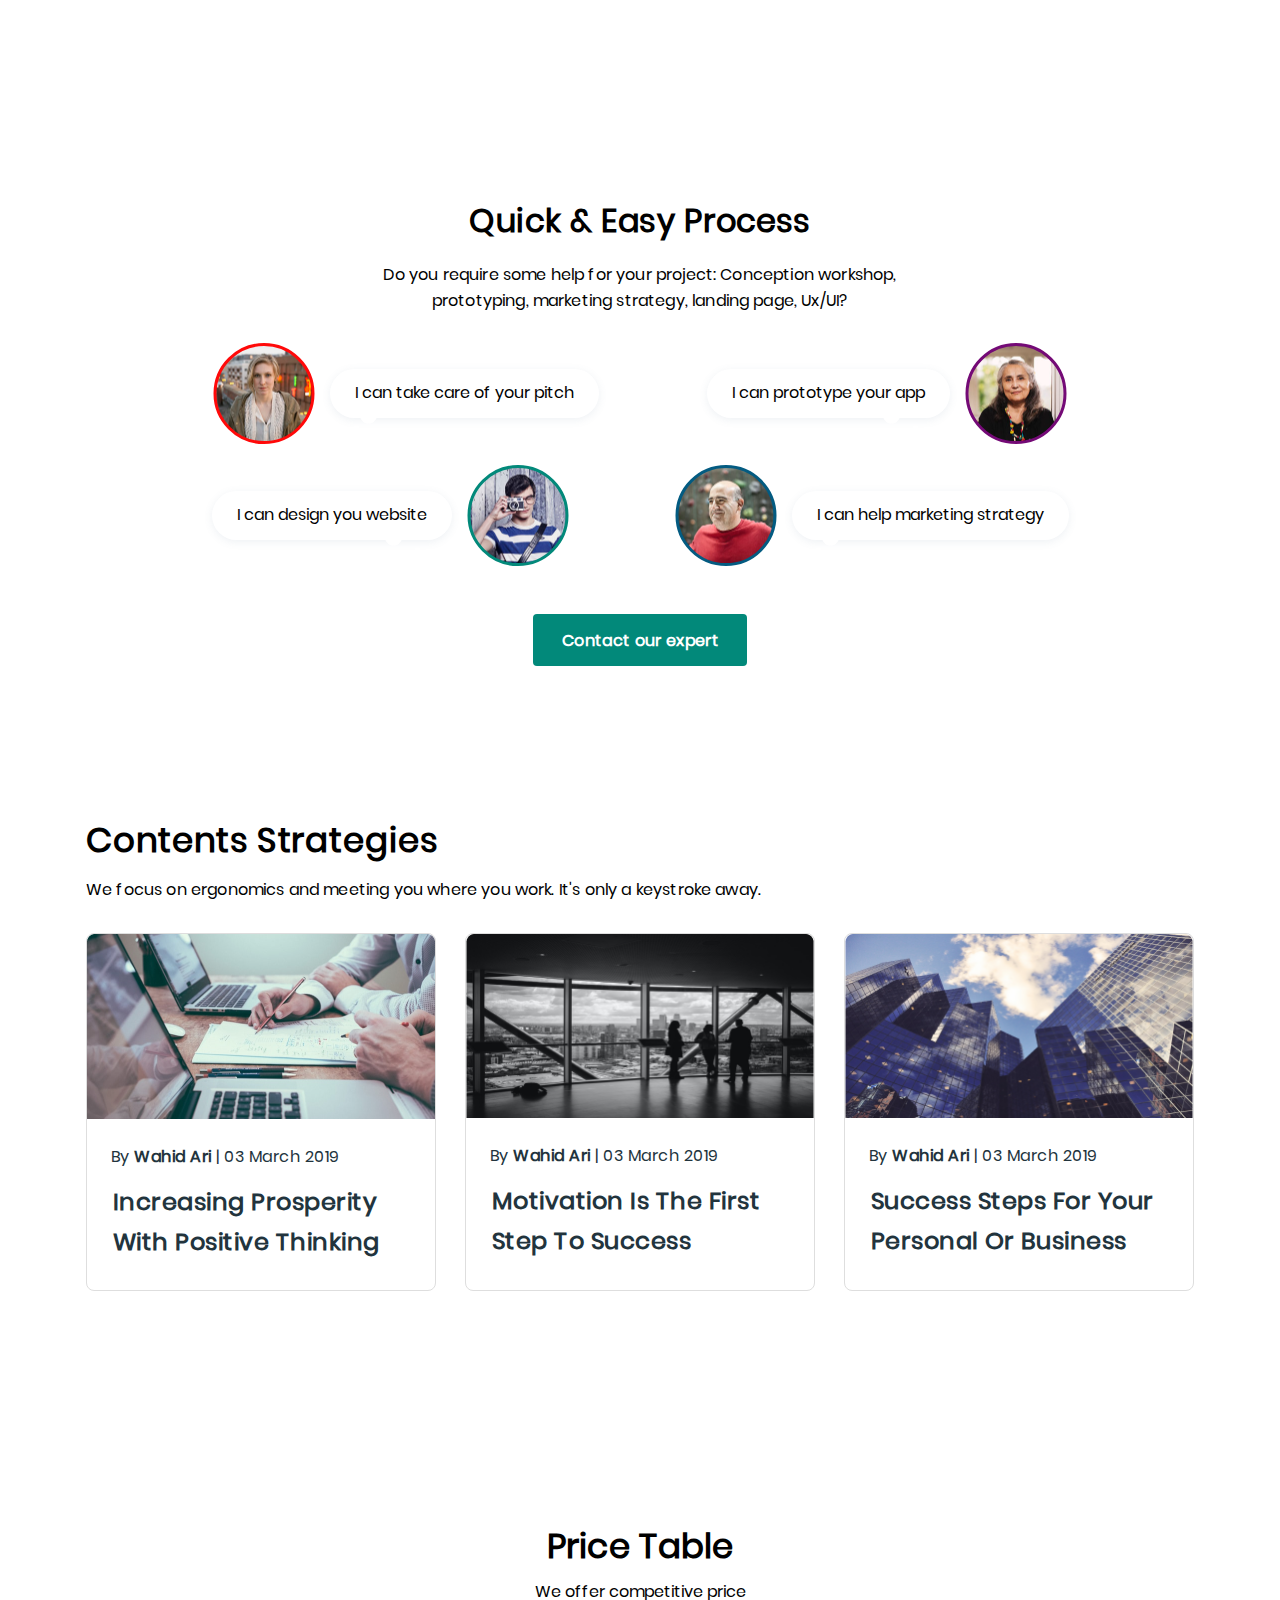
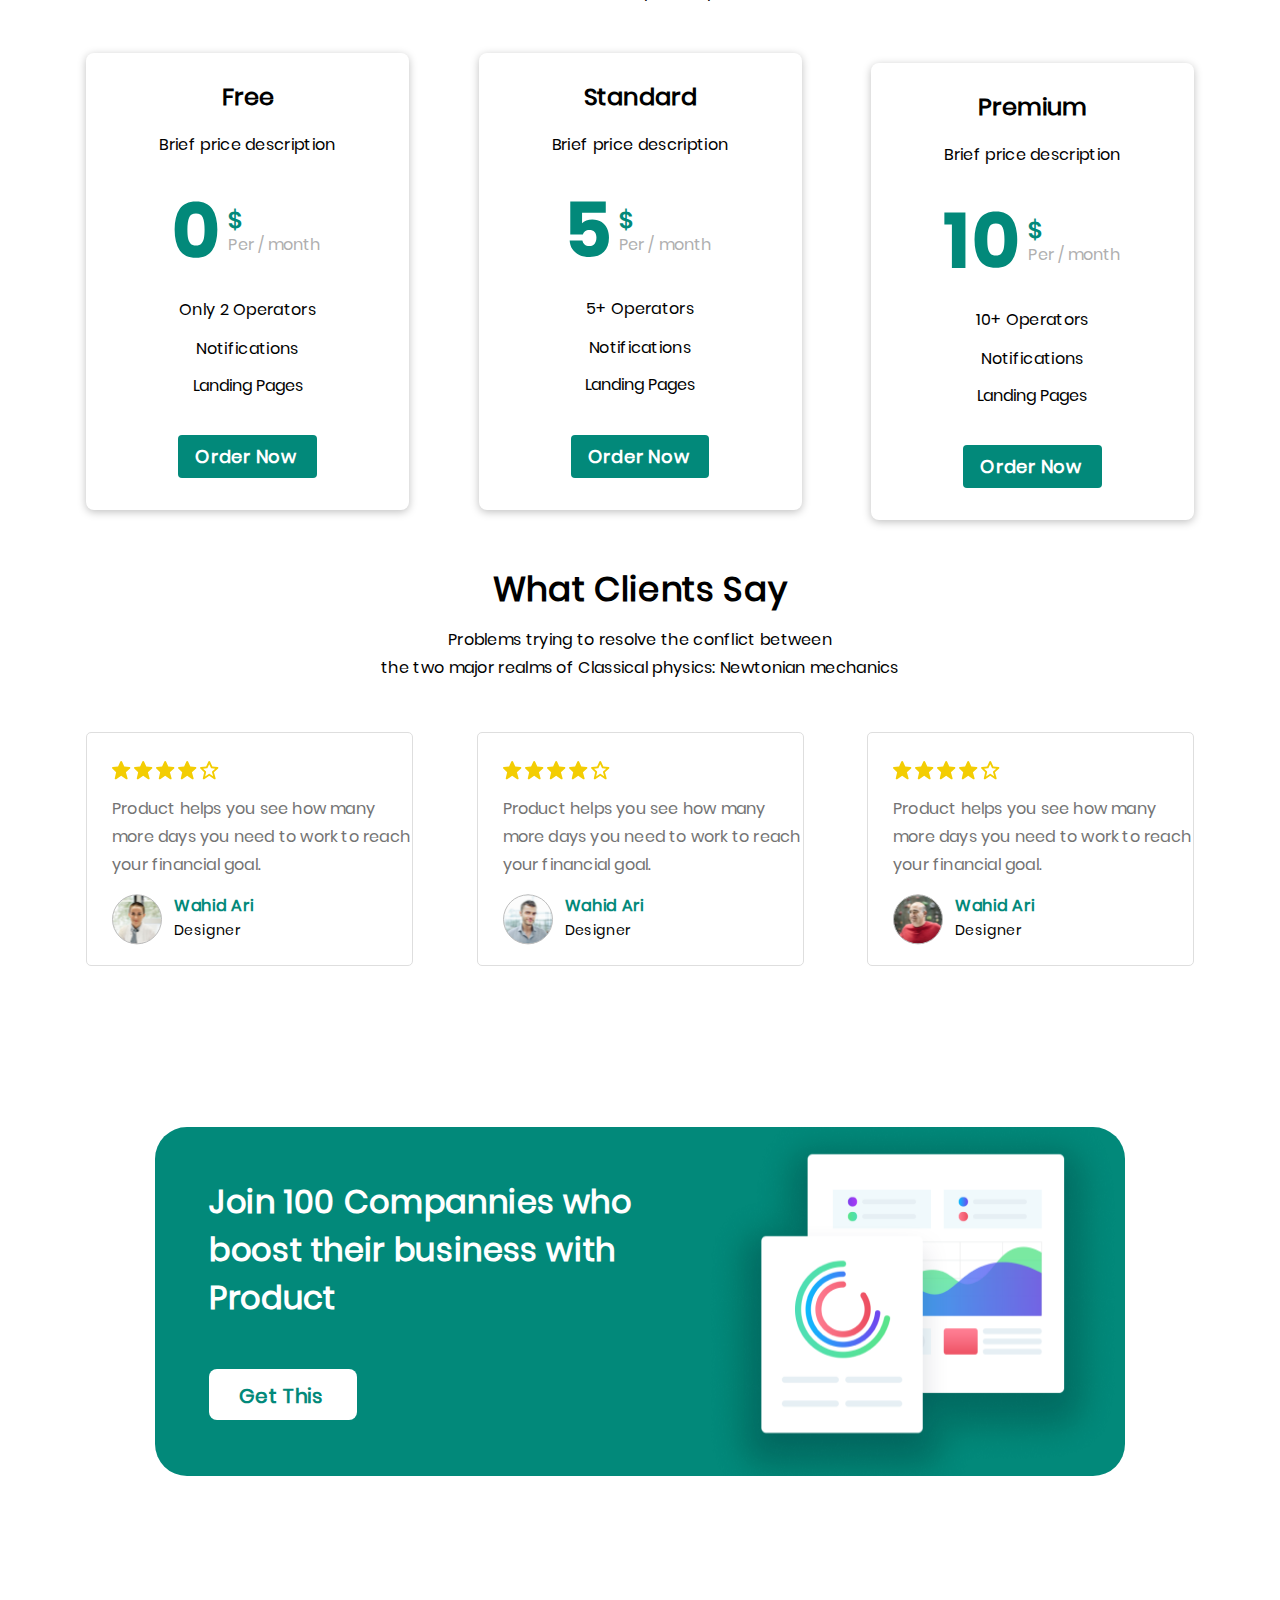
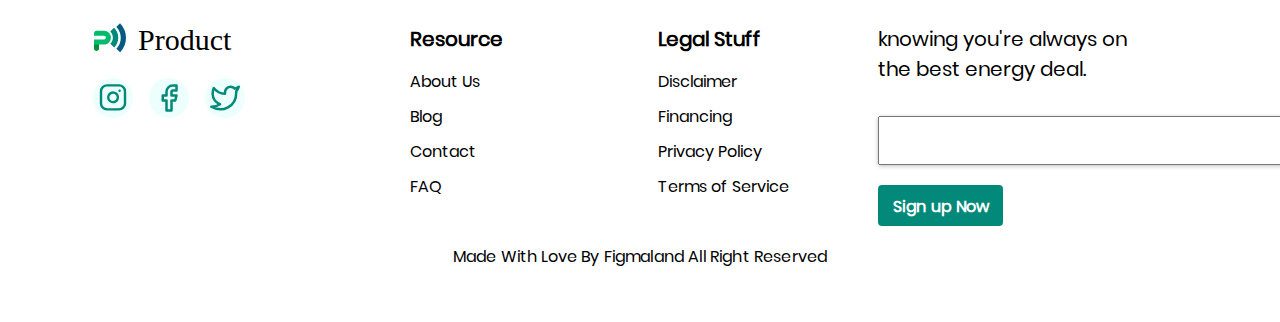
==== commit 446c869e: "исправлены косяки 1 и 2 страницы" ====
--- a/index.html
+++ b/index.html
@@ -49,7 +49,7 @@
             The most intuitive way to imagine your next user experience.
           </p>
           <div class="btn--group">
-            <button class="btn btn--success">Get started</button>
+            <button class="btn btn--success w-100 btn-lg">Get started</button>
             <button class="btn btn-outline-success">
               <img src="assets/svg/play.svg" />
               <span class="btn__description">Watch the Video</span>
@@ -65,15 +65,15 @@
       <div class="container">
         <h2 class="title">Product was Built Specifically for You</h2>
         <div class="list">
-          <div class="list__item">
-            <div class="list__item_icon">
+          <div class="list__item list__item-left">
+            <div class="item__icon item__icon-left">
               <img src="assets/svg/icon1.svg" />
             </div>
             <h3 class="subtitle">First click tests</h3>
             <p class="description">While most people enjoy casino gambling,</p>
           </div>
-          <div class="list__item">
-            <div class="list__item_icon">
+          <div class="list__item list__item-left">
+            <div class="item__icon item__icon-left">
               <img src="assets/svg/icon2.svg" />
             </div>
             <h3 class="subtitle">Design surveys</h3>
@@ -81,15 +81,15 @@
               Sports betting, lottery and bingo playing for the fun
             </p>
           </div>
-          <div class="list__item">
-            <div class="list__item_icon">
+          <div class="list__item list__item-left">
+            <div class="item__icon item__icon-left">
               <img src="assets/svg/icon3.svg" />
             </div>
             <h3 class="subtitle">Preference tests</h3>
             <p class="description">The Myspace page defines the individual.</p>
           </div>
-          <div class="list__item">
-            <div class="list__item_icon">
+          <div class="list__item list__item-left">
+            <div class="item__icon item__icon-left">
               <img src="assets/svg/icon4.svg" />
             </div>
             <h3 class="subtitle">Five second tests</h3>
@@ -203,11 +203,11 @@
             <div class="ability">I can take care of your pitch</div>
           </div>
           <div class="expert">
-            <div class="ability">I can prototype your app</div>
+            <div class="ability ability-reverse">I can prototype your app</div>
             <img class="exp__pic" src="./assets/svg/expert2.svg" />
           </div>
           <div class="expert">
-            <div class="ability">I can design you website</div>
+            <div class="ability ability-reverse">I can design you website</div>
             <img class="exp__pic" src="./assets/svg/expert3.svg" />
           </div>
           <div class="expert">
@@ -311,11 +311,11 @@
                 <h2 class="price__month">Per / month</h2>
               </div>
             </div>
-            <div class="price__wraper">
-              <p class="price__item">Only 2 Operators</p>
-              <p class="price__item">Notifications</p>
-              <p class="price__item">Landing Pages</p>
-            </div>
+            <ul class="price__wraper">
+              <li class="price__item">Only 2 Operators</li>
+              <li class="price__item">Notifications</li>
+              <li class="price__item">Landing Pages</li>
+            </ul>
             <button class="btn btn--success">Order Now</button>
           </div>
           <div class="price__table-col">
@@ -328,11 +328,11 @@
                 <h2 class="price__month">Per / month</h2>
               </div>
             </div>
-            <div class="price__wraper">
-              <p class="price__item">5+ Operators</p>
-              <p class="price__item">Notifications</p>
-              <p class="price__item">Landing Pages</p>
-            </div>
+            <ul class="price__wraper">
+              <li class="price__item">5+ Operators</li>
+              <li class="price__item">Notifications</li>
+              <li class="price__item">Landing Pages</li>
+            </ul>
             <button class="btn btn--success">Order Now</button>
           </div>
           <div class="price__table-col">
@@ -345,11 +345,11 @@
                 <h2 class="price__month">Per / month</h2>
               </div>
             </div>
-            <div class="price__wraper">
-              <p class="price__item">10+ Operators</p>
-              <p class="price__item">Notifications</p>
-              <p class="price__item">Landing Pages</p>
-            </div>
+            <ul class="price__wraper">
+              <li class="price__item">10+ Operators</li>
+              <li class="price__item">Notifications</li>
+              <li class="price__item">Landing Pages</li>
+            </ul>
             <button class="btn btn--success">Order Now</button>
           </div>
         </div>
@@ -495,7 +495,7 @@
             knowing you're always on<br />
             the best energy deal.
           </p>
-          <form name="text__form" action="" method="post">
+          <form class="form__deal" name="text__form" action="" method="post">
             <input class="e-mail" type="mail" />
           </form>
           <button class="btn btn--success">Sign up Now</button>
--- a/assets/css/style.css
+++ b/assets/css/style.css
@@ -82,6 +82,7 @@
   color: var(--color-text);
 }
 
+/*media*/
 @media (max-width: 576px) {
   .pic {
     margin: 0 auto;
@@ -93,6 +94,12 @@
 @media (min-width: 576px) {
   .pic {
     max-width: 25em;
+  }
+
+  .man__right,
+  .customer__left,
+  .coll__right {
+    margin: auto;
   }
 }
 
@@ -132,7 +139,7 @@
   background: url(./assets/svg/triger.svg) no-repeat;
   background-size: contain;
   border: 5px solid #ffffff;
-  margin-right: -2px;
+  margin-right: 5px;
 }
 
 .btn--outline-primary {
@@ -170,6 +177,14 @@
 
 .btn-outline-success:hover img {
   filter: brightness(0) saturate(100%) invert(34%) sepia(10%) saturate(4720%) hue-rotate(130deg) brightness(96%) contrast(95%);
+}
+
+.w-100 {
+  width: 174px;
+}
+
+.btn-lg {
+  padding: 17px 0px 12px 0px;
 }
 
 .btn--group {
@@ -339,6 +354,10 @@
     display: block;
   }
 
+  .btn--triger {
+    margin-right: -2px;
+  }
+
   .header .menu__trigger--active {
     display: none;
   }
@@ -383,7 +402,6 @@
 }
 
 .section--hero .btn--success {
-  padding: 17px 40px 12px 40px;
   margin: 0px 0px 30px 0px;
 }
 
@@ -518,34 +536,33 @@
   width: 100%;
 }
 
-.list__item {
+.section--product .list__item {
   display: flex;
   flex-direction: column;
-  align-items: start;
   max-width: 244px;
 }
 
-.list__item:not(:last-child) {
+.section--product .list__item:not(:last-child) {
   margin-right: 46px;
 }
 
-.list__item:nth-of-type(1) .list__item_icon {
+.section--product .list__item:nth-of-type(1) .item__icon-left {
   background: #02897a;
 }
 
-.list__item:nth-of-type(2) .list__item_icon {
+.section--product .list__item:nth-of-type(2) .item__icon-left {
   background: #4d8dff;
 }
 
-.list__item:nth-of-type(3) .list__item_icon {
+.section--product .list__item:nth-of-type(3) .item__icon-left {
   background: #740a76;
 }
 
-.list__item:nth-of-type(4) .list__item_icon {
+.section--product .list__item:nth-of-type(4) .item__icon-left {
   background: #f03e3d;
 }
 
-.list__item_icon {
+.item__icon-left {
   border-radius: 19px;
   width: 50px;
   height: 50px;
@@ -590,12 +607,12 @@
     align-items: center;
   }
 
-  .list__item {
+  .section--product .list__item {
     margin: 0;
     align-items: center;
   }
 
-  .list__item:not(:last-child) {
+  .section--product .list__item:not(:last-child) {
     margin: 0;
     align-items: center;
   }
@@ -606,30 +623,30 @@
     justify-content: center;
   }
 
-  .list__item:nth-of-type(3),
-  .list__item:nth-of-type(4) {
+  .section--product .list__item:nth-of-type(3),
+  .section--product .list__item:nth-of-type(4) {
     display: none;
   }
 
-  .list__item:not(:last-child) {
+  .section--product .list__item:not(:last-child) {
     align-items: center;
     margin: 0;
   }
 }
 
 @media (min-width: 768px) {
-  .list__item:nth-of-type(3) {
+  .section--product .list__item:nth-of-type(3) {
     display: flex;
   }
 }
 
 @media (min-width: 992px) {
-  .list__item {
+  .section--product .list__item {
     margin: 0;
     align-items: center;
   }
 
-  .list__item:nth-of-type(4) {
+  .section--product .list__item:nth-of-type(4) {
     display: flex;
   }
 }
@@ -643,8 +660,13 @@
     justify-content: space-between;
   }
 
-  .list__item,
-  .list__item:not(:last-child) {
+  .section--product .list__item,
+  .section--product .list__item:not(:last-child) {
+    align-items: flex-start;
+  }
+
+  .list__item-left,
+  .list__item-left:not(:last-child) {
     align-items: start;
   }
 
@@ -748,7 +770,9 @@
   .man__right {
     position: relative;
     left: 111px;
-    top: -42px;
+    top: -20px;
+    padding: 0;
+    margin: 0;
   }
 
   .section--managment .description {
@@ -862,7 +886,7 @@
 
 @media (min-width: 1200px) {
   .section--customer {
-    padding: 120px 0px 0px 0px;
+    padding: 162px 0px 0px 0px;
   }
 
   .section--customer .container {
@@ -873,6 +897,7 @@
     position: relative;
     top: -38px;
     left: -4px;
+    margin: 0;
     margin-right: 91px;
   }
 
@@ -1048,6 +1073,7 @@
   display: flex;
   align-items: center;
   justify-content: center;
+  position: relative;
 }
 
 .expert:nth-of-type(1),
@@ -1086,15 +1112,42 @@
 }
 
 /*media process*/
-/*@media (max-width: 576px) {
-  .expert__right {
-    flex-direction: column-reverse;
-  }
-
-  .expert__left {
-    flex-direction: column-reverse;
-  }
-}*/
+@media (min-width: 576px) {
+  .ability:after {
+    position: absolute;
+    content: "";
+    width: 15px;
+    height: 15px;
+    border-radius: 50%;
+    border: 1px solid #fff;
+    bottom: 21px;
+    left: 147px;
+    background: #ffffff;
+  }
+
+  .ability:before {
+    position: absolute;
+    content: "";
+    display: block;
+    width: 5px;
+    height: 5px;
+    border-radius: 50%;
+    border: 1px solid #fff;
+    bottom: 13px;
+    left: 140px;
+    background: #ffffff;
+  }
+
+  .ability-reverse:after {
+    left: auto;
+    right: 167px;
+  }
+
+  .ability-reverse:before {
+    left: auto;
+    right: 148px;
+  }
+}
 
 @media (max-width: 768px) {
   .section--process .description {
@@ -1119,7 +1172,7 @@
   font-weight: 500;
   font-size: 16px;
   line-height: 26px;
-  margin: 0px 0px 33px 0px;
+  margin: 0px 0px 30px 0px;
   letter-spacing: 0.01em;
 }
 
@@ -1144,15 +1197,19 @@
   color: #22343d;
 }
 
-.content {
-  display: flex;
-  justify-content: space-between;
+.section--strategies .content {
+  display: flex;
+  justify-content: space-around;
 }
 
 .profile {
   text-decoration: none;
   border: 1px solid #dedede;
   border-radius: 8px;
+}
+
+.profile:not(:last-child) {
+  margin-bottom: 20px;
 }
 
 .profile:hover .comment {
@@ -1179,7 +1236,7 @@
   color: #22343d;
 }
 
-.slider__nav-left {
+.section--strategies .slider__nav-left {
   display: flex;
   justify-content: center;
   display: none;
@@ -1225,9 +1282,6 @@
     flex-direction: column;
   }
 
-  /*  .content--icon {
-    width: 20em;
-}*/
   .profile__item {
     width: auto;
   }
@@ -1253,15 +1307,17 @@
   .profile__item:nth-of-type(2) {
     display: block;
   }
-
-  /*  .section--strategies .profile:first-child {
-    margin-right: 15px;
-  }*/
+}
+
+@media (min-width: 992px) {
+  .profile:last-child {
+    margin-bottom: 20px;
+  }
 }
 
 @media (min-width: 1200px) {
   .section--strategies {
-    padding: 86px 0px 25px 0px;
+    padding: 86px 0px 18px 0px;
   }
 
   .section--strategies .container {
@@ -1273,12 +1329,20 @@
   }
 
   .slider__slide {
-    margin-bottom: 87px;
-  }
-
-  .content {
+    margin-bottom: 86px;
+  }
+
+  .section--strategies .content {
     flex-direction: row;
     justify-content: space-between;
+  }
+
+  .profile:last-child {
+    margin-bottom: 0px;
+  }
+
+  .profile:not(:last-child) {
+    margin-bottom: 0px;
   }
 
   .profile__item:first-child {
@@ -1316,7 +1380,8 @@
 
 .price__table {
   display: flex;
-  justify-content: space-evenly;
+  flex-direction: column;
+  align-items: center;
 }
 
 .price__table-col {
@@ -1368,7 +1433,7 @@
 .price__information {
   display: flex;
   align-items: center;
-  margin-bottom: 41px;
+  margin-bottom: 25px;
 }
 
 .price__money {
@@ -1391,17 +1456,23 @@
 }
 
 .price__wraper {
-  margin-bottom: 25px;
-  text-align: center;
+  margin-bottom: 40px;
+  text-align: center;
+  padding: 0;
 }
 
 .price__item:not(:last-child) {
-  margin: 0px 0px 15px;
+  margin: 0px 0px 17px;
   letter-spacing: 0.02em;
   font-weight: 500;
   font-size: 16px;
   line-height: 22px;
   text-align: center;
+  list-style: none;
+}
+
+.price__item {
+  list-style: none;
 }
 
 .section--price .btn--success {
@@ -1420,7 +1491,6 @@
   }
 
   .price__table {
-    flex-direction: column;
     margin: auto;
   }
 
@@ -1443,13 +1513,16 @@
     padding: 20px 0px 0px;
   }
 
+  .price__table-col:not(:last-child) {
+    margin-bottom: 20px;
+  }
+
   .price__table-col:nth-of-type(2),
   .price__table-col:nth-of-type(3) {
     display: none;
   }
 
   .price__table-col {
-    /*  margin: auto;*/
     max-width: 323px;
     width: 100%;
   }
@@ -1463,10 +1536,11 @@
 
 @media (min-width: 1200px) {
   .section--price {
-    padding: 126px 0px 50px;
+    padding: 126px 0px 31px;
   }
 
   .price__table {
+    flex-direction: row;
     justify-content: space-between;
   }
 
@@ -1518,12 +1592,12 @@
   background: #ffffff;
 }
 
-.item__icon {
-  margin-bottom: 13px;
+.section--say .item__icon {
+  margin-bottom: 10px;
 }
 
 .item__description {
-  margin-bottom: 13px;
+  margin-bottom: 15px;
 }
 
 .section--say .description {
@@ -1621,7 +1695,7 @@
 
 @media (min-width: 1400px) {
   .section--say {
-    padding: 100px 0px 20px;
+    padding: 100px 0px 15px;
   }
 
   .collumn__item:not(:last-child) {
@@ -1701,7 +1775,7 @@
 
 @media (min-width: 1200px) {
   .section--join {
-    padding: 141px 0px 20px;
+    padding: 141px 0px 27px;
   }
 
   .section--join .container {
@@ -1840,11 +1914,6 @@
   line-height: 30px;
 }
 
-form {
-  margin-bottom: 21px;
-  filter: drop-shadow(0px 1px 2px rgba(0, 0, 0, 0.25));
-}
-
 .footer__deal {
   margin: auto;
   text-align: center;
@@ -1860,8 +1929,15 @@
   margin-bottom: 32px;
 }
 
+.form__deal {
+  outline: none;
+  margin-bottom: 20px;
+  filter: drop-shadow(0px 1px 2px rgba(0, 0, 0, 0.25));
+}
+
 .footer .e-mail {
-  padding: 12px 0px 11px 0px;
+  padding: 12px 22px 15px 15px;
+  margin: 0;
   outline: none;
 }
 
@@ -1883,10 +1959,6 @@
 }
 
 /*media footer*/
-@media (max-width: 576px) {}
-
-@media (min-width: 576px) {}
-
 @media (min-width: 1200px) {
   .footer {
     padding: 121px 0px 50px;
@@ -1896,7 +1968,7 @@
     flex-direction: row;
     justify-content: space-between;
     align-items: start;
-    margin-bottom: 20px;
+    margin-bottom: 16px;
   }
 
   .footer__left {
@@ -1936,8 +2008,8 @@
     text-align: left;
   }
 
-  input.e-mail {
-    padding: 12px 117px 11px 0px;
+  .footer .e-mail {
+    padding: 12px 102px 15px 15px;
   }
 }
 
@@ -1953,20 +2025,13 @@
   margin-right: 25px;
 }
 
-/*header*/
-/*.header .btn--success {
-  margin-right: 17px;
-  font-weight: 600;
-  font-size: 16px;
-  line-height: 24px;
-}*/
-
 /*media*/
 @media (max-width: 576px) {
   .section--price .title {
     font-size: 36px;
   }
 }
+
 
 /*pricing*/
 .section--pricing {
@@ -2010,9 +2075,20 @@
   }
 }
 
+@media (min-width: 576px) {
+  .section--pricing .slider__nav-left {
+    display: flex;
+    justify-content: center;
+  }
+}
+
 @media (min-width: 1200px) {
   .section--pricing {
-    padding: 68px 0px 152px;
+    padding: 68px 0px 45px;
+  }
+
+  .slider__nav {
+    display: none;
   }
 }
 
@@ -2051,6 +2127,8 @@
   font-size: 18px;
   line-height: 22px;
   padding: 11px 18px 11px 19px;
+  margin: auto;
+  display: flex;
 }
 
 /*product-used*/
@@ -2332,13 +2410,7 @@
   letter-spacing: 0.01em;
 }
 
-.choose__table {
-  display: flex;
-  flex-direction: column;
-  align-items: center;
-}
-
-.choose__table_item {
+.list__item-center {
   display: flex;
   flex-direction: column;
   align-items: center;
@@ -2347,11 +2419,11 @@
   border-radius: 10px;
 }
 
-.choose__table_item:not(:last-child) {
+.list__item-center:not(:last-child) {
   margin-bottom: 20px;
 }
 
-.section--choose .subtitule {
+.section--choose .subtitle {
   font-weight: 700;
   font-size: 24px;
   line-height: 33px;
@@ -2369,7 +2441,7 @@
   margin: 0px 37px 31px 37px;
 }
 
-.table_item--icon {
+.item__icon-center {
   display: flex;
   align-items: center;
   justify-content: center;
@@ -2380,37 +2452,65 @@
   margin: 31px 0px 32px;
 }
 
-.choose__table_item:nth-of-type(1) .table_item--icon {
+.list__item-center:nth-of-type(1) .item__icon-center {
   background: #02897a;
 }
 
-.choose__table_item:nth-of-type(2) .table_item--icon {
+.list__item-center:nth-of-type(2) .item__icon-center {
   background: #4d8dff;
 }
 
-.choose__table_item:nth-of-type(3) .table_item--icon {
+.list__item-center:nth-of-type(3) .item__icon-center {
   background: #f03e3d;
 }
 
 /*media*/
 @media (min-width: 576px) {
-  .choose__table_item {
+
+  .list__item-center:nth-of-type(2),
+  .list__item-center:nth-of-type(3) {
+    display: none;
+  }
+
+  .list__item-center {
     width: 350px;
+  }
+
+  .list__item-center:not(:last-child) {
+    margin-bottom: 0px;
+  }
+}
+
+@media (min-width: 768px) {
+  .list__item-center:nth-of-type(1) {
+    margin-right: 15px;
+  }
+
+  .list__item-center:nth-of-type(2) {
+    display: flex;
   }
 }
 
 @media (min-width: 1200px) {
   .section--choose {
     background: #f5f5f5;
-    padding: 24px 0px 68px;
-  }
-
-  .choose__table {
+    padding: 24px 0px 51px;
+  }
+
+  .section--choose .list {
     flex-direction: row;
     justify-content: space-between;
   }
 
-  .choose__table_item:not(:last-child) {
+  .list__item-center:nth-of-type(1) {
+    margin-right: 0px;
+  }
+
+  .list__item-center:nth-of-type(3) {
+    display: flex;
+  }
+
+  .section--choose .list__item-center:not(:last-child) {
     margin-bottom: 0px;
   }
 }
@@ -2436,23 +2536,27 @@
   margin-bottom: 20px;
 }
 
-.how__row_item {
+.how__left {
+  margin-bottom: 15px;
+}
+
+.how__item {
   display: flex;
   justify-content: space-between;
   align-items: center;
   flex-direction: column;
 }
 
-.how__row_item:nth-of-type(2) {
+.how__item:nth-of-type(2) {
   flex-direction: column;
   margin-bottom: 20px;
 }
 
-.how__row_item:nth-of-type(1) {
+.how__item:nth-of-type(1) {
   margin-bottom: 20px;
 }
 
-.how__row_item_right {
+.how__right {
   max-width: 432px;
 }
 
@@ -2461,7 +2565,7 @@
   font-size: 20px;
   line-height: 30px;
   text-align: left;
-  margin: 16px 0px 16px 0px;
+  margin: 10px 0px 17px 0px;
 }
 
 .section--how .title--small {
@@ -2469,7 +2573,6 @@
   font-size: 24px;
   line-height: 36px;
   text-align: left;
-  margin: 0px 0px 16px 0px;
 }
 
 .section--how .description {
@@ -2481,6 +2584,9 @@
 .section--how .btn--success {
   padding: 12px 18px 10px 20px;
   letter-spacing: 0.1em;
+  margin: 0 auto;
+  display: flex;
+  justify-content: center;
 }
 
 /*media*/
@@ -2496,20 +2602,28 @@
   }
 
   .how__row {
-    margin-bottom: 73px;
-  }
-
-  .how__row_item {
+    margin-bottom: 70px;
+  }
+
+  .how__left {
+    margin-bottom: 0px;
+  }
+
+  .how__item {
     flex-direction: row;
   }
 
-  .how__row_item:nth-of-type(1) {
+  .how__item:nth-of-type(1) {
     margin-bottom: 93px;
   }
 
-  .how__row_item:nth-of-type(2) {
+  .how__item:nth-of-type(2) {
     flex-direction: row-reverse;
     margin-bottom: 97px;
+  }
+
+  .how-pic {
+    max-width: fit-content;
   }
 }
 
@@ -2596,13 +2710,13 @@
 @media (min-width: 768px) {
   .offers__table {
     flex-direction: row;
-    justify-content: space-around;
+    justify-content: center;
   }
 }
 
 @media (min-width: 1200px) {
   .section--offers {
-    padding: 37px 0px 31px;
+    padding: 37px 0px 15px;
   }
 
   .section--offers .title {
@@ -2803,7 +2917,7 @@
   letter-spacing: 0.01em;
 }
 
-.content {
+.section--stories .content {
   display: flex;
   flex-wrap: wrap;
   margin-bottom: -23px;
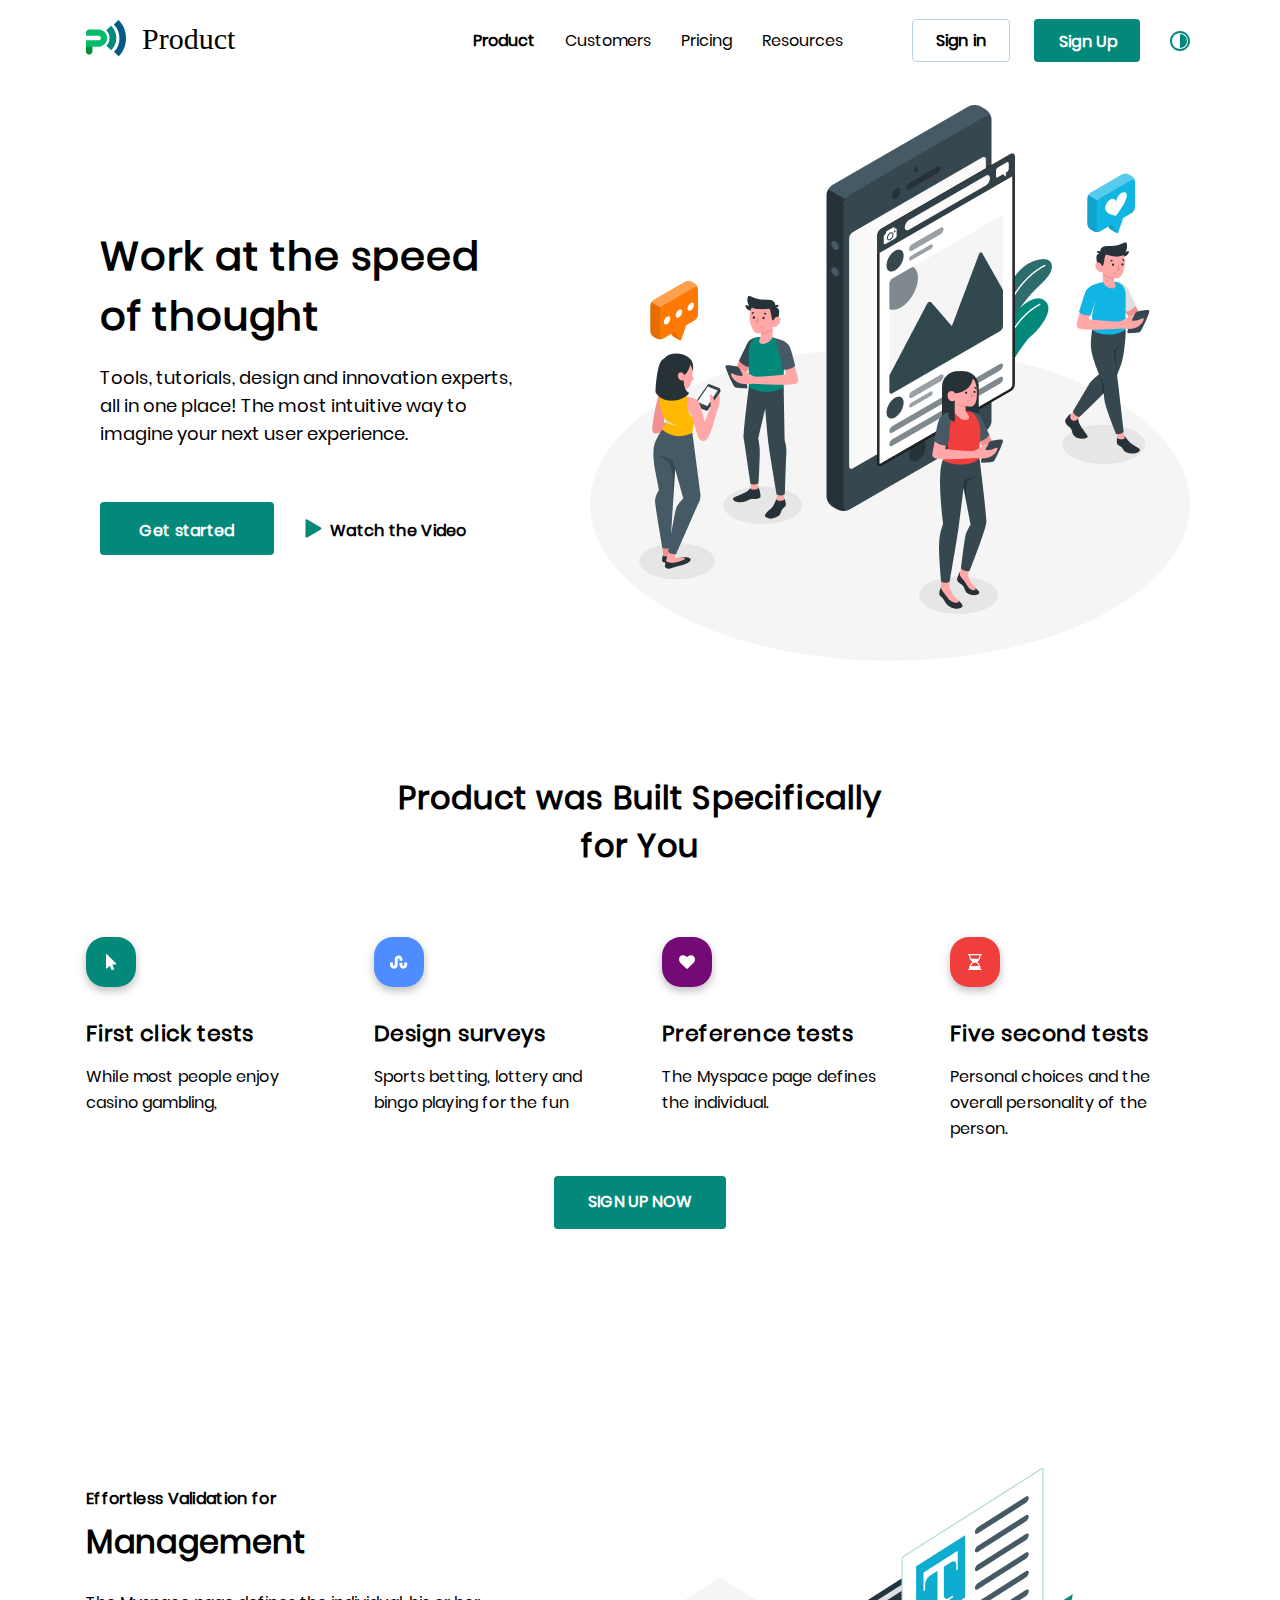
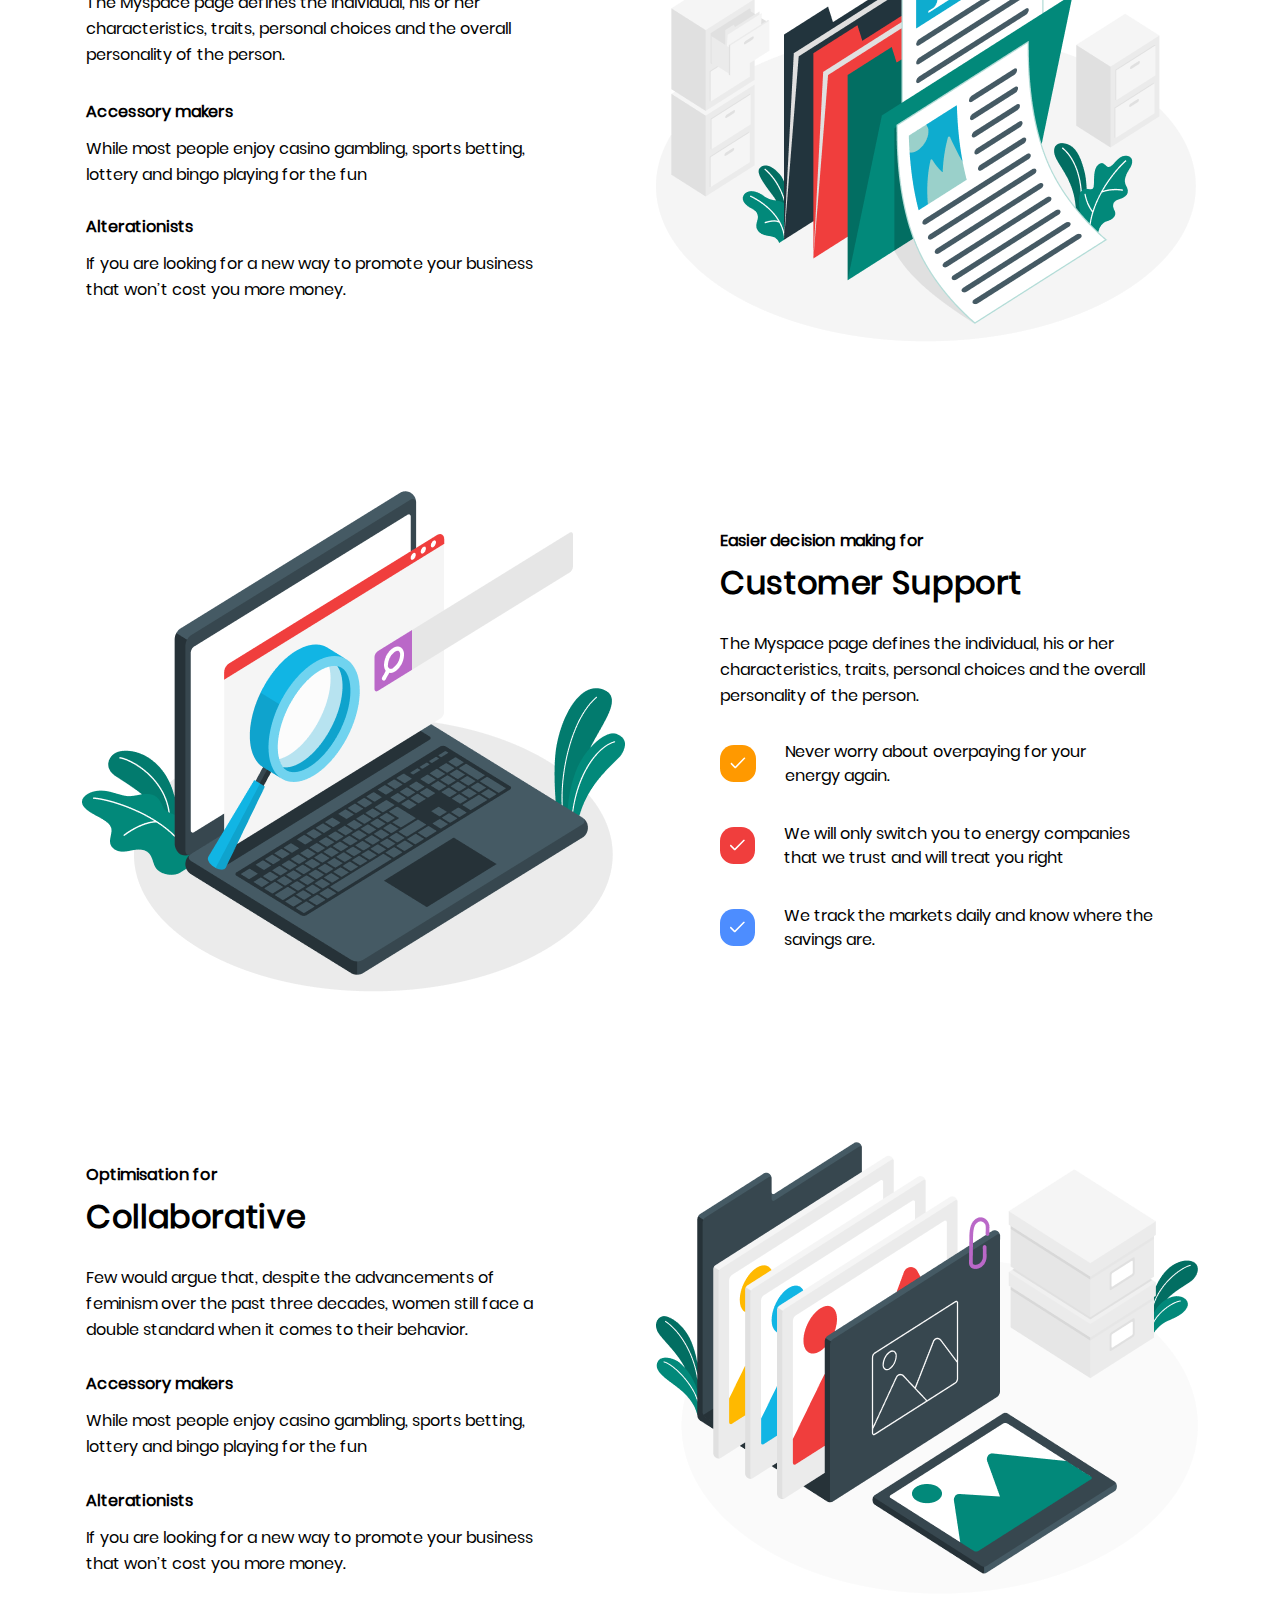
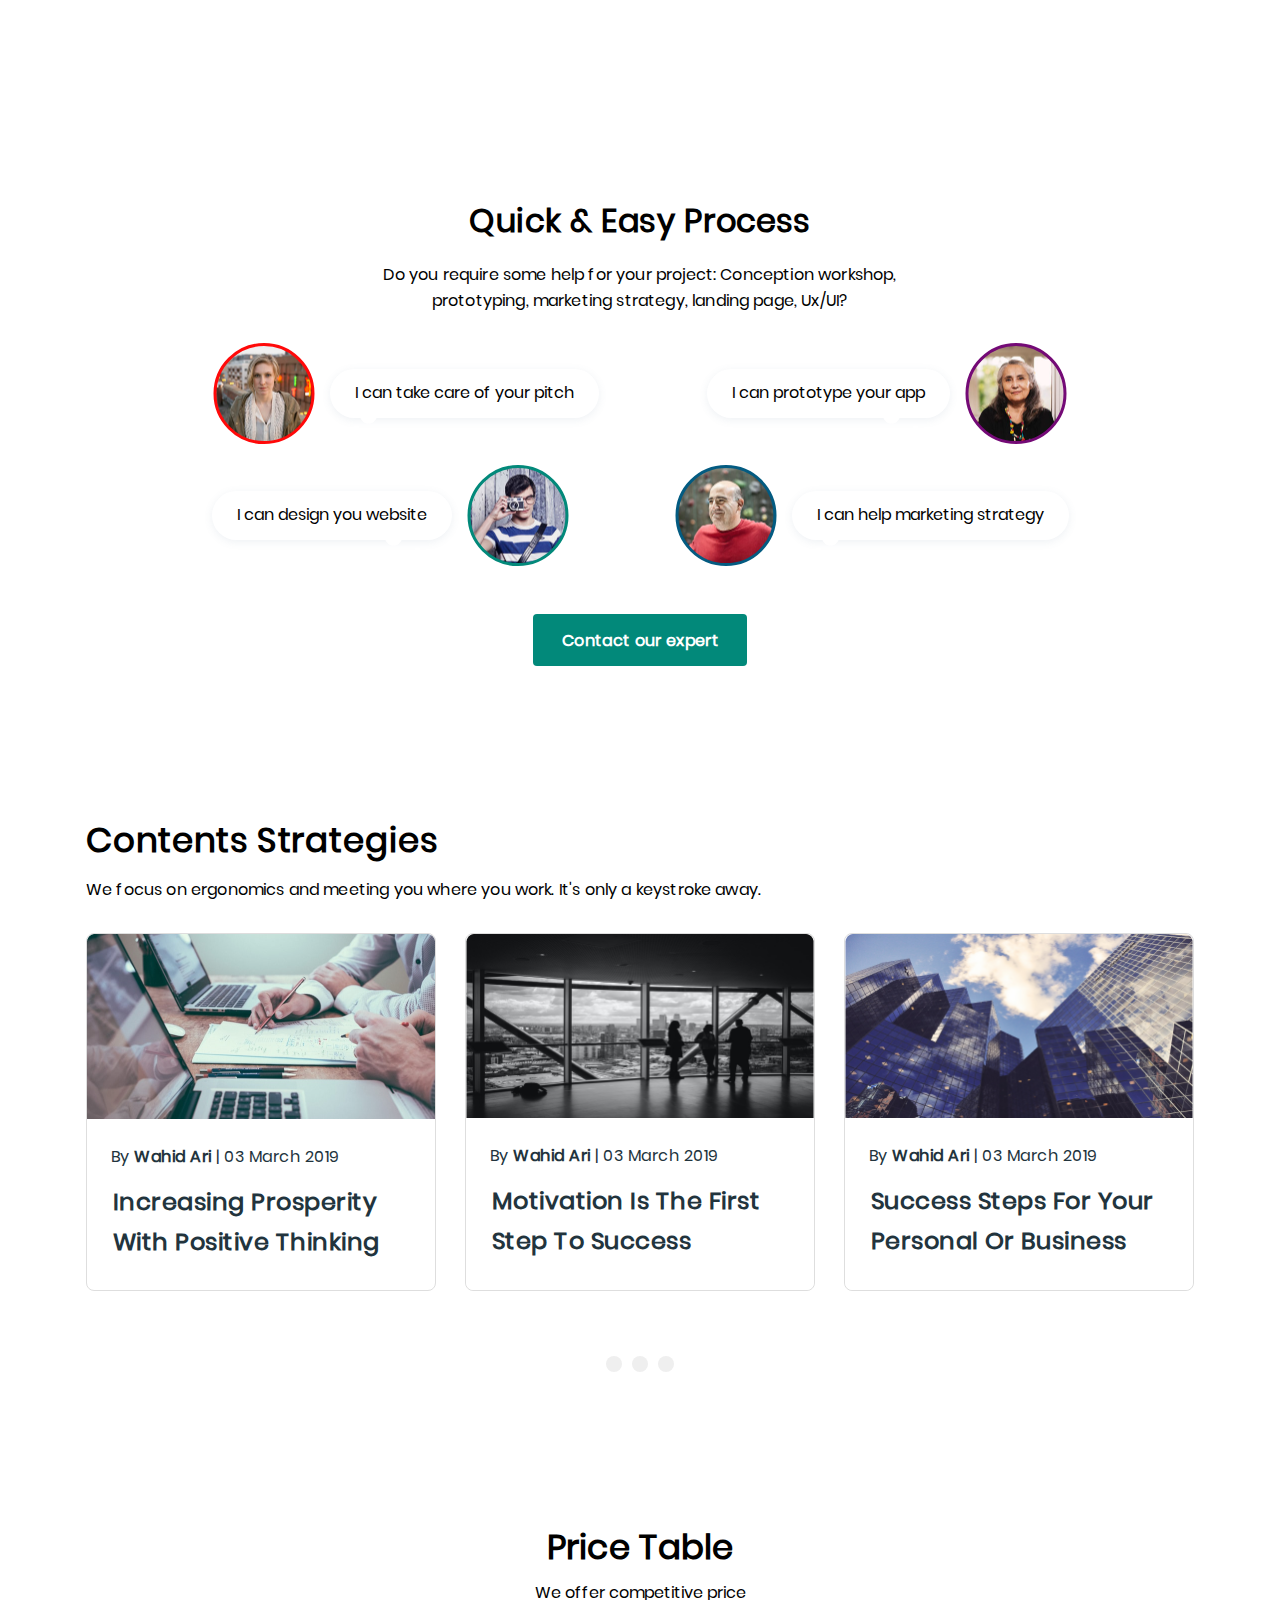
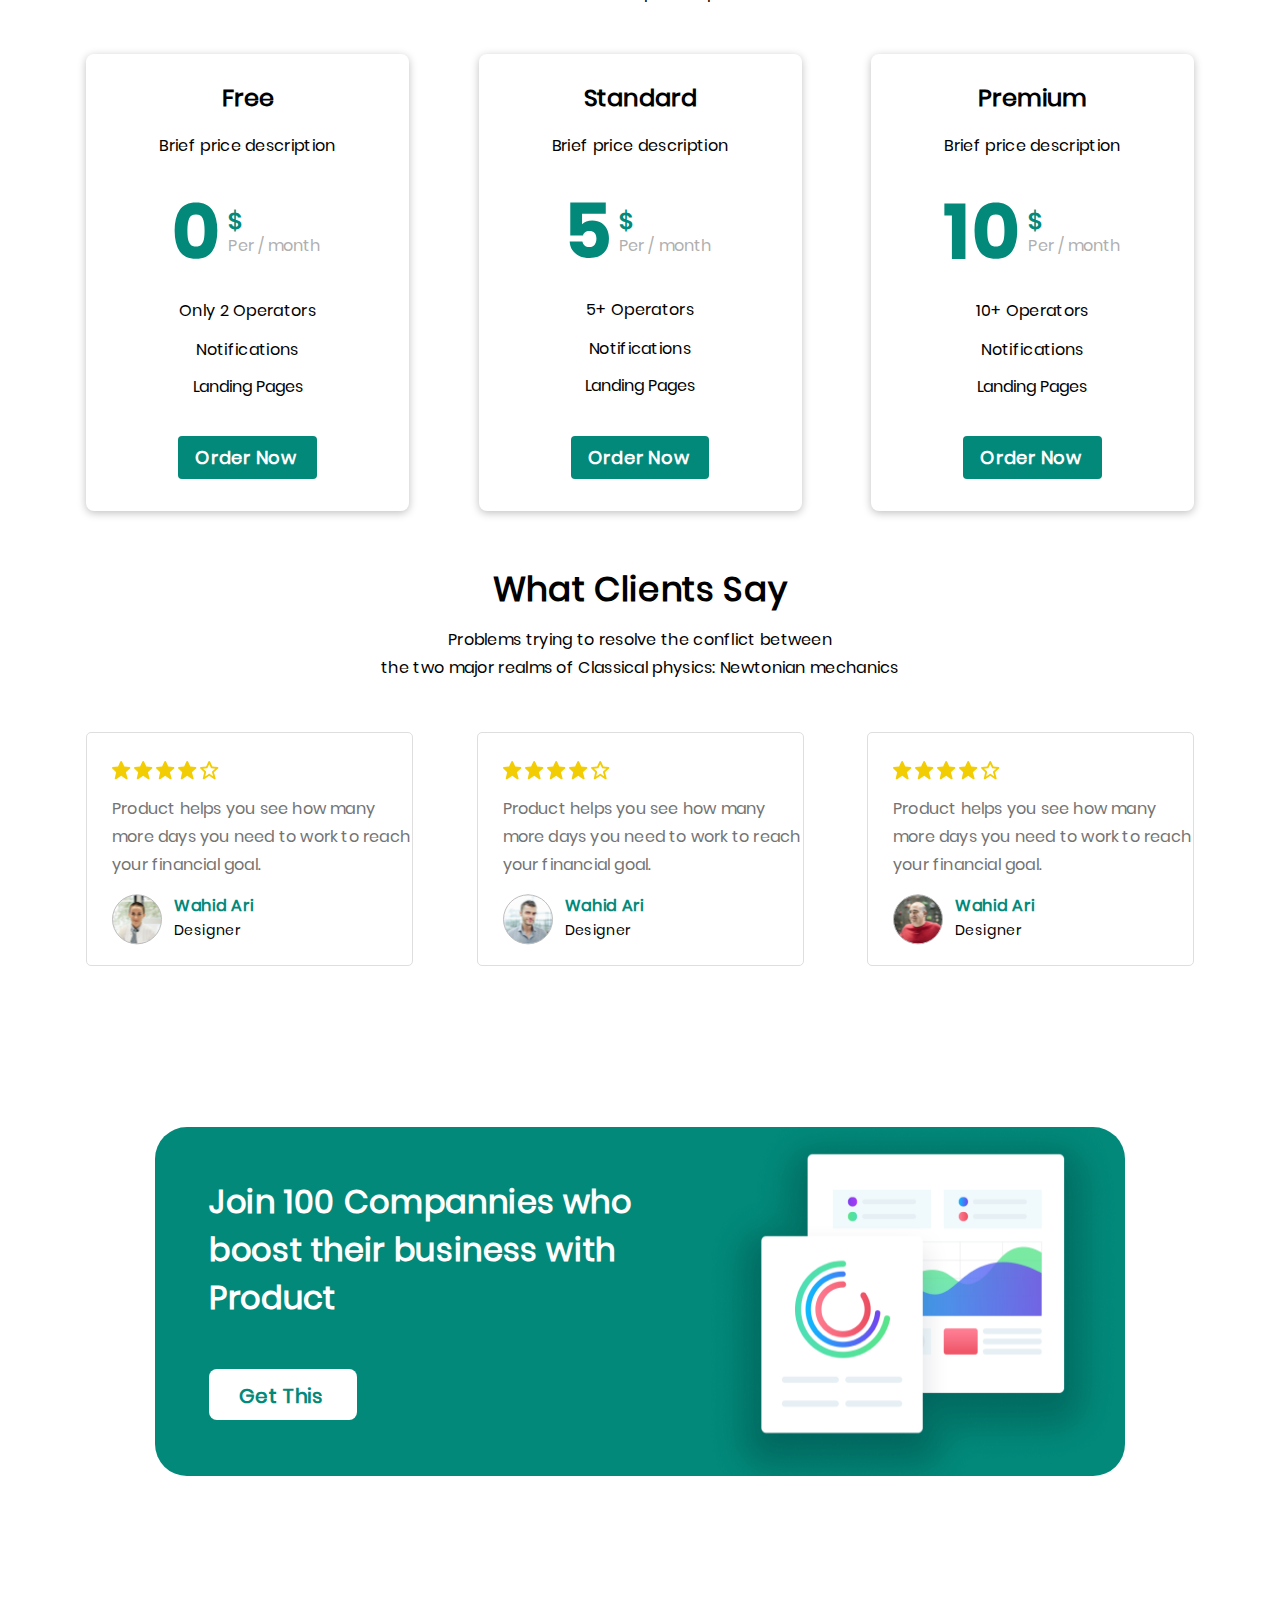
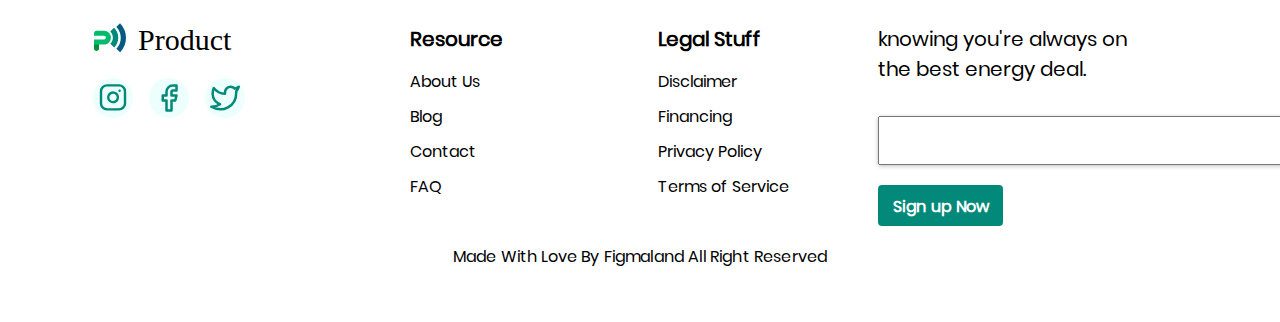
==== commit d815f2d5: "исправил все проблемы" ====
--- a/index.html
+++ b/index.html
@@ -8,10 +8,10 @@
     <meta content="width" name="MobileOptimized" />
     <meta content="yes" name="apple-mobile-web-app-capable" />
     <title>Document</title>
-    <link rel="stylesheet" href="./assets/css/style.css" id="theme-link" />
+    <link rel="stylesheet" href="./assets/css/style.css" id="data-theme" />
     <link rel="stylesheet" href="./assets/css/normalize.css" />
   </head>
-  <body>
+  <body class="theme light">
     <header class="header">
       <div class="container">
         <div class="header__left">
@@ -507,6 +507,6 @@
         </p>
       </div>
     </footer>
-    <!--<script src="./assets/scripts/script.js"></script>-->
+    <script src="./assets/scripts/script.js"></script>
   </body>
 </html>
--- a/assets/css/style.css
+++ b/assets/css/style.css
@@ -127,6 +127,15 @@
   filter: drop-shadow(0px 4px 4px rgba(0, 0, 0, 0.25));
 }
 
+.btn--light {
+  border: none;
+  background-color: transparent;
+  margin: auto;
+  display: flex;
+  align-items: center;
+  border-radius: 4px;
+}
+
 .btn--triger {
   background: #f3f3f3;
   border-radius: 100px;
@@ -192,16 +201,6 @@
   justify-content: center;
 }
 
-/*переключатель на тёмное*/
-input[type="checkbox"] {
-  height: 0;
-  width: 0;
-  visibility: hidden;
-}
-
-input:checked+.menu__item--active {
-  color: var(--color-text);
-}
 
 /*Header*/
 .header {
@@ -1200,12 +1199,14 @@
 .section--strategies .content {
   display: flex;
   justify-content: space-around;
+  flex-direction: column;
 }
 
 .profile {
   text-decoration: none;
   border: 1px solid #dedede;
   border-radius: 8px;
+  margin: auto;
 }
 
 .profile:not(:last-child) {
@@ -1237,7 +1238,6 @@
 }
 
 .section--strategies .slider__nav-left {
-  display: flex;
   justify-content: center;
   display: none;
 }
@@ -1278,10 +1278,6 @@
     justify-content: center;
   }
 
-  .content {
-    flex-direction: column;
-  }
-
   .profile__item {
     width: auto;
   }
@@ -1292,20 +1288,17 @@
 }
 
 @media (min-width: 576px) {
-
-  .profile__item:nth-of-type(2),
-  .profile__item:nth-of-type(3) {
-    display: none;
-  }
-
   .content {
     justify-content: center;
   }
-}
-
-@media (min-width: 768px) {
-  .profile__item:nth-of-type(2) {
-    display: block;
+
+  .section--strategies .slider__nav-left {
+    display: flex;
+  }
+
+  .section--strategies .profile:nth-of-type(2),
+  .section--strategies .profile:nth-of-type(3) {
+    display: none;
   }
 }
 
@@ -1329,12 +1322,21 @@
   }
 
   .slider__slide {
-    margin-bottom: 86px;
+    margin-bottom: 65px;
   }
 
   .section--strategies .content {
     flex-direction: row;
     justify-content: space-between;
+  }
+
+  .profile {
+    margin: 0;
+  }
+
+  .section--strategies .profile:nth-of-type(2),
+  .section--strategies .profile:nth-of-type(3) {
+    display: flex;
   }
 
   .profile:last-child {
@@ -1490,6 +1492,10 @@
     padding: 0px;
   }
 
+  .section--price .title {
+    font-size: 36px;
+  }
+
   .price__table {
     margin: auto;
   }
@@ -1517,10 +1523,10 @@
     margin-bottom: 20px;
   }
 
-  .price__table-col:nth-of-type(2),
+  /*.price__table-col:nth-of-type(2),
   .price__table-col:nth-of-type(3) {
     display: none;
-  }
+  }*/
 
   .price__table-col {
     max-width: 323px;
@@ -1529,14 +1535,14 @@
 }
 
 @media (min-width: 768px) {
-  .price__table-col:nth-of-type(2) {
+  /*  .price__table-col:nth-of-type(2) {
     display: flex;
-  }
+  }*/
 }
 
 @media (min-width: 1200px) {
   .section--price {
-    padding: 126px 0px 31px;
+    padding: 132px 0px 50px;
   }
 
   .price__table {
@@ -1548,9 +1554,13 @@
     margin: 0;
   }
 
-  .price__table-col:nth-of-type(3) {
+  .price__table-col:not(:last-child) {
+    margin-bottom: 0px;
+  }
+
+  /*  .price__table-col:nth-of-type(3) {
     display: flex;
-  }
+  }*/
 }
 
 /*say*/
@@ -1582,6 +1592,8 @@
 .say__row {
   display: flex;
   justify-content: space-between;
+  flex-direction: column;
+  align-items: center;
 }
 
 .collumn__item {
@@ -1592,6 +1604,10 @@
   background: #ffffff;
 }
 
+.collumn__item:not(:last-child) {
+  margin-bottom: 20px;
+}
+
 .section--say .item__icon {
   margin-bottom: 10px;
 }
@@ -1638,37 +1654,24 @@
 
 /*media say*/
 @media (max-width: 576px) {
-  .say__row {
-    flex-direction: column;
-  }
-
   .collumn__item {
     margin: auto;
     width: auto;
   }
-
-  .collumn__item:not(:last-child) {
-    margin-bottom: 20px;
-  }
 }
 
 @media (min-width: 576px) {
-
-  .collumn__item:nth-of-type(2),
+  /* .collumn__item:nth-of-type(2),
   .collumn__item:nth-of-type(3) {
     display: none;
-  }
-
-  .say__row {
-    justify-content: space-evenly;
-  }
+  }*/
 }
 
 @media (min-width: 768px) {
-  .collumn__item:nth-of-type(2) {
+  /*  .collumn__item:nth-of-type(2) {
     display: block;
   }
-
+*/
   /*  .collumn__item:not(:last-child) {
     margin-right: 20px;
   }*/
@@ -1686,11 +1689,17 @@
   .say__row {
     margin: 0;
     justify-content: space-between;
-  }
-
-  .collumn__item:nth-of-type(3) {
+    flex-direction: row;
+  }
+
+  .collumn__item:not(:last-child) {
+    margin-bottom: 0px;
+  }
+
+  /*  .collumn__item:nth-of-type(3) {
     display: block;
   }
+*/
 }
 
 @media (min-width: 1400px) {
@@ -2026,12 +2035,9 @@
 }
 
 /*media*/
-@media (max-width: 576px) {
-  .section--price .title {
-    font-size: 36px;
-  }
-}
-
+@media (min-width: 576px) {}
+
+@media (min-width: 1200px) {}
 
 /*pricing*/
 .section--pricing {
@@ -2064,6 +2070,14 @@
   margin-bottom: 49px;
 }
 
+.section--pricing .price__information {
+  margin-bottom: 39px;
+}
+
+.section--pricing .price__wraper {
+  margin-bottom: 24px;
+}
+
 /*media*/
 @media (max-width: 576px) {
   .section--pricing .title {
@@ -2084,10 +2098,10 @@
 
 @media (min-width: 1200px) {
   .section--pricing {
-    padding: 68px 0px 45px;
-  }
-
-  .slider__nav {
+    padding: 68px 0px 153px;
+  }
+
+  .section--pricing .slider__nav {
     display: none;
   }
 }
@@ -2272,8 +2286,21 @@
   padding-bottom: 22px;
 }
 
-.questions__item:not(:last-child) {
-  margin-bottom: 16px;
+.questions__item:hover {
+  background-color: #f3f2f2;
+  cursor: pointer;
+}
+
+.questions__item:nth-of-type(2) {
+  padding-top: 15px;
+}
+
+.questions__item:nth-of-type(3) {
+  padding-top: 16px;
+}
+
+.questions__item:nth-of-type(4) {
+  padding-top: 16px;
 }
 
 .questions__icon-wraper {
@@ -2324,14 +2351,6 @@
   position: relative;
   top: -7px;
 }
-
-/*
-.header .btn--success {
-  margin-right: 17px;
-  font-weight: 600;
-  font-size: 16px;
-  line-height: 24px;
-}*/
 
 /*media*/
 @media (max-width: 576px) {
@@ -2785,6 +2804,7 @@
 
 .email--adress-text {
   border: none;
+  outline: none;
   margin: 25px 0px 0px 23px;
   letter-spacing: -0.03em;
 }
@@ -2921,10 +2941,11 @@
   display: flex;
   flex-wrap: wrap;
   margin-bottom: -23px;
+  justify-content: space-between;
 }
 
 .section--stories .profile {
-  margin: auto;
+  margin: 0;
   margin-bottom: 33px;
   border: 1px solid #dedede;
   border-radius: 8px;
@@ -2936,21 +2957,18 @@
   font-weight: 400;
   font-size: 16px;
   line-height: 28px;
-}
-
-.more {
-  display: flex;
-  justify-content: center;
-}
-
-.more .description {
-  margin-right: 13px;
-  font-weight: 500;
-  font-size: 18px;
-  line-height: 26px;
-}
-
-.more--icon:hover {
+  color: #22343d;
+}
+
+.btn--light .description {
+  margin-right: 8px;
+}
+
+.btn--light:hover {
+  background-color: #efefef;
+}
+
+.btn--light:hover .more--icon {
   cursor: pointer;
   filter: brightness(0) saturate(100%) invert(33%) sepia(63%) saturate(7124%) hue-rotate(163deg) brightness(98%) contrast(98%);
 }
@@ -3026,10 +3044,10 @@
 
 .form__send {
   background: #ffffff;
-  border: 1px solid #dddddd;
   border-radius: 20px;
   max-width: 868px;
   margin: auto;
+  border: none;
 }
 
 .form__send .title {
@@ -3051,6 +3069,7 @@
   margin-bottom: 48px;
   letter-spacing: -0.05em;
   font-size: 15px;
+  width: -webkit-fill-available;
 }
 
 .form__send-email {
@@ -3064,6 +3083,7 @@
   margin-bottom: 45px;
   letter-spacing: -0.05em;
   font-size: 15px;
+  width: -webkit-fill-available;
 }
 
 .form__send-message {
@@ -3077,6 +3097,7 @@
   letter-spacing: -0.04em;
   font-size: 15px;
   resize: none;
+  width: -webkit-fill-available;
 }
 
 .contact__top {
@@ -3086,7 +3107,6 @@
 .form__send .btn--success {
   display: flex;
   justify-content: flex-start;
-  margin: auto;
   margin-bottom: 52px;
   border-radius: 35px;
   padding: 17px 51px 17px 51px;
@@ -3098,21 +3118,24 @@
 
 /*media*/
 @media (min-width: 576px) {
-
-  .form__send-text,
+  /*  .form__send-text,
   .form__send-email,
   .form__send-message {
     width: 350px;
-  }
+  }*/
 }
 
 @media (min-width: 1200px) {
   .section--contact {
-    padding: 93px 0px 28px;
+    padding: 125px 0px 28px;
   }
 
   .section--contact .subtitle {
     width: 332px;
+  }
+
+  .form__send {
+    border: 1px solid #dddddd;
   }
 
   .form__send-text {
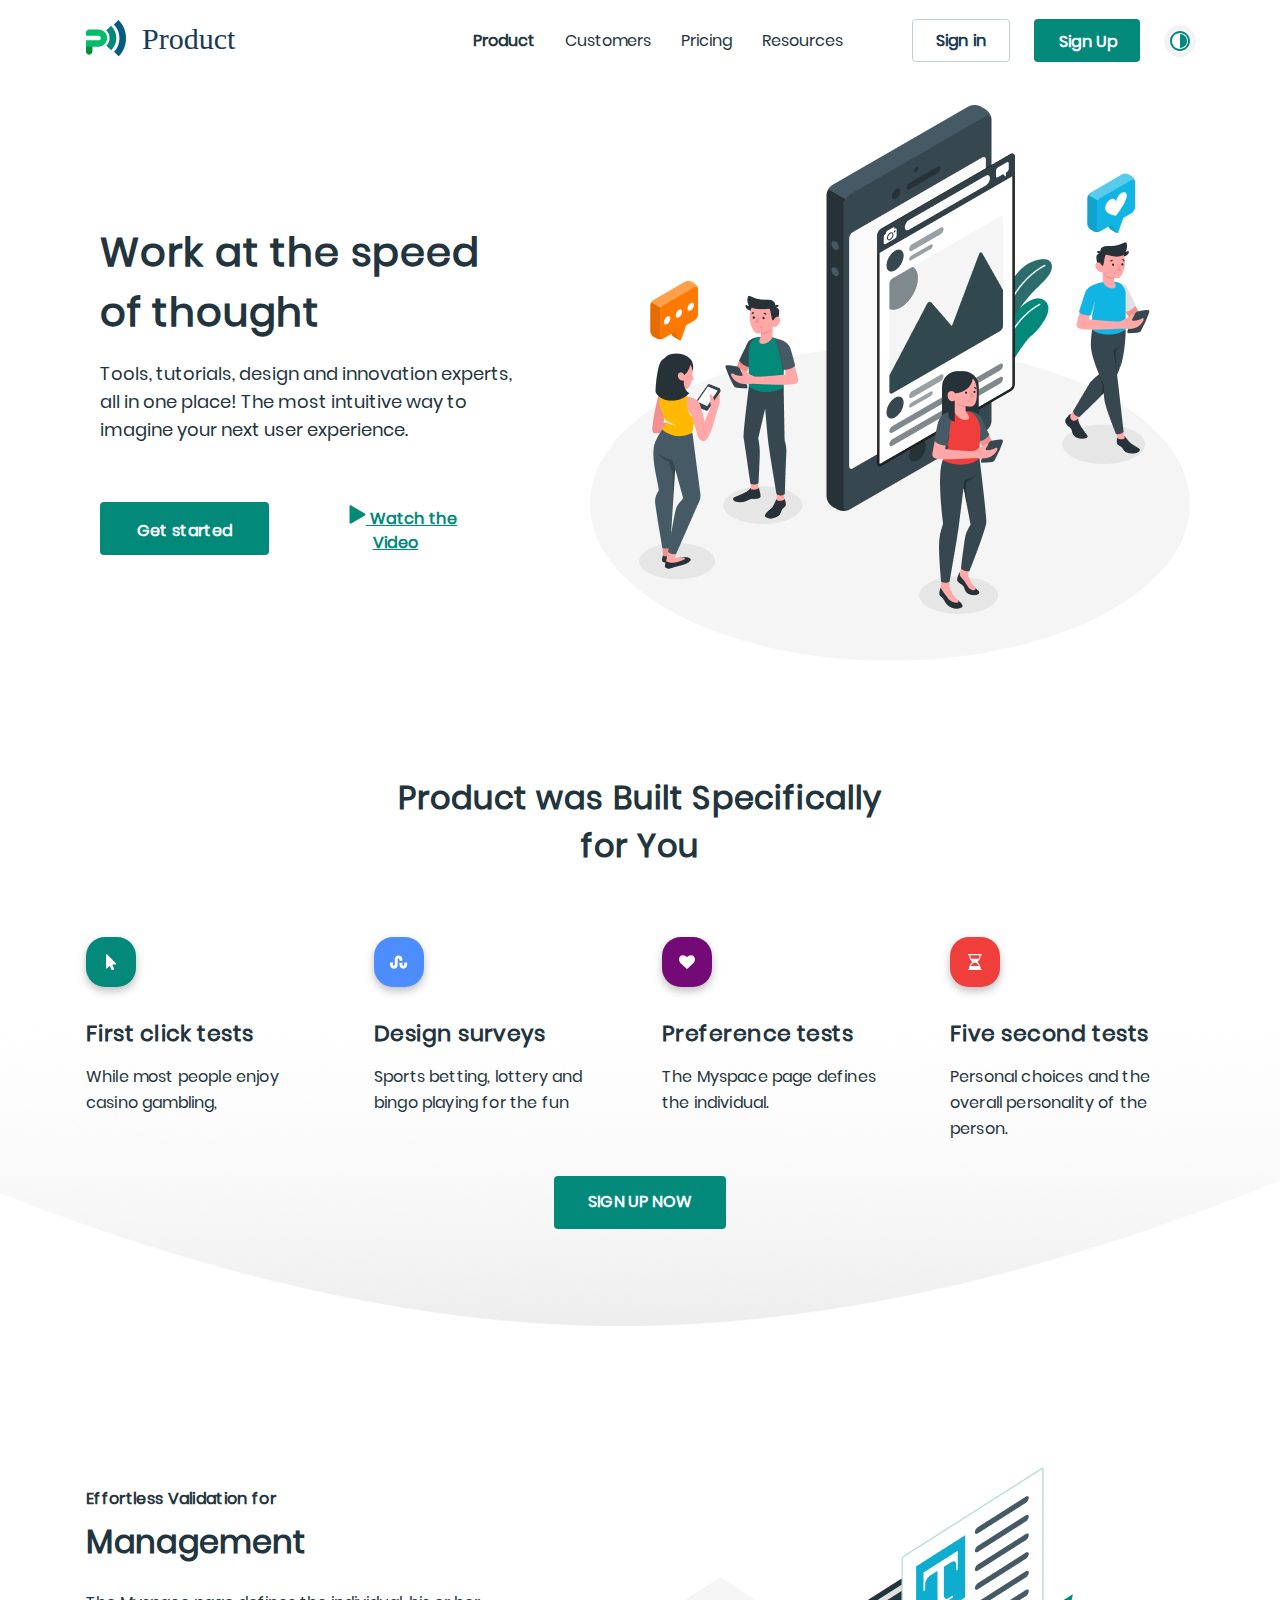
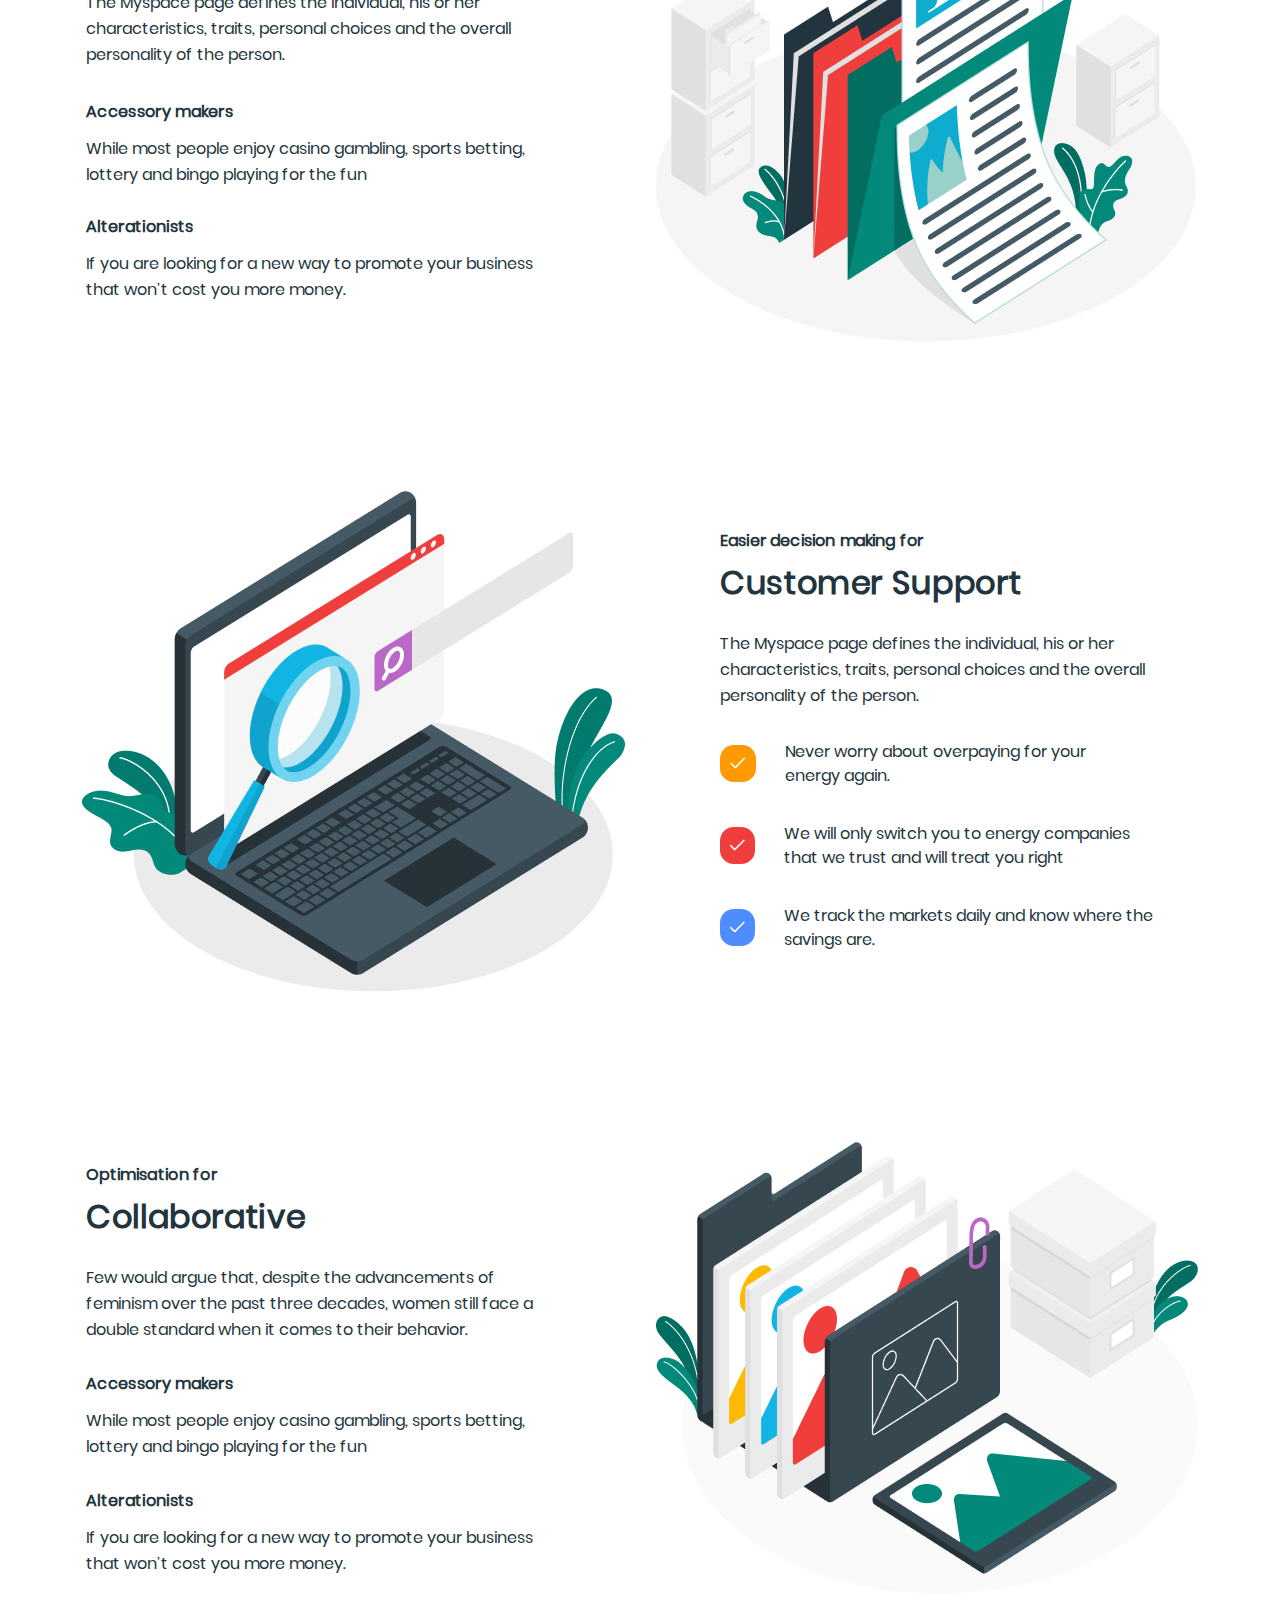
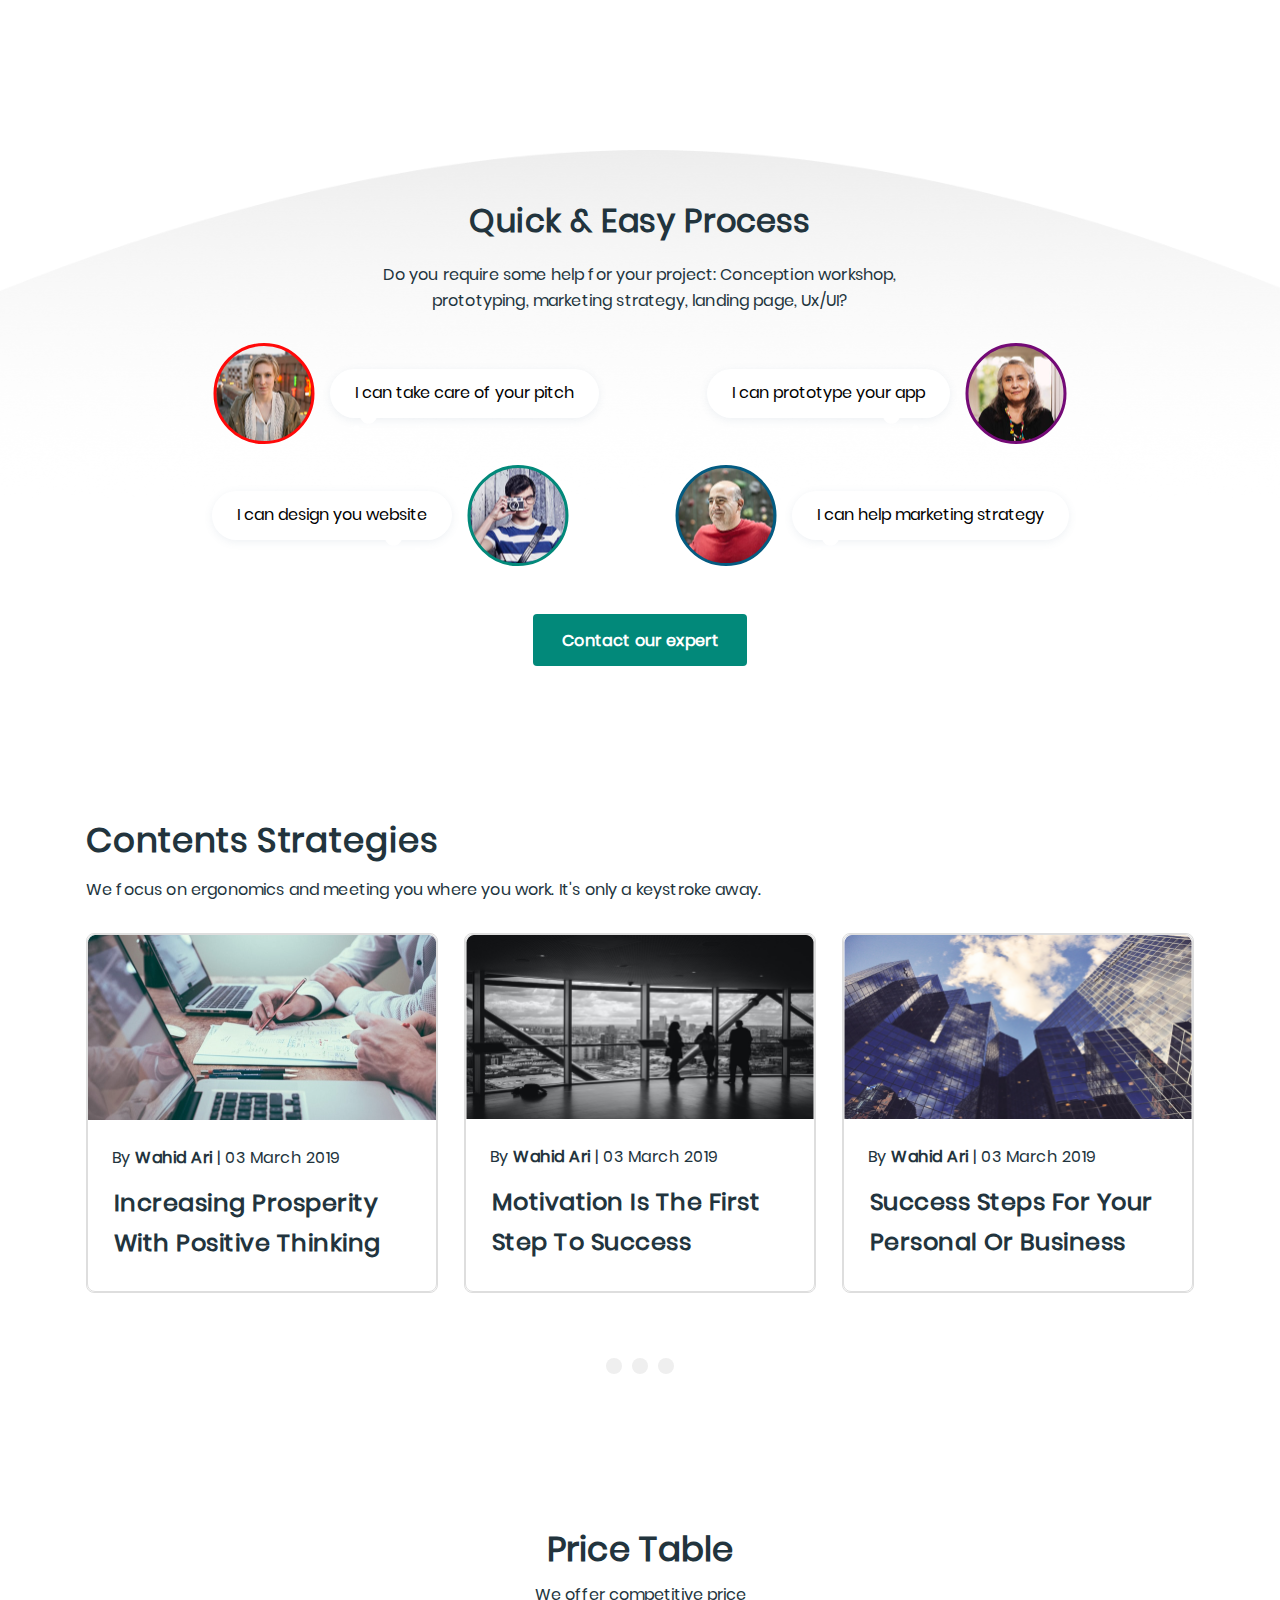
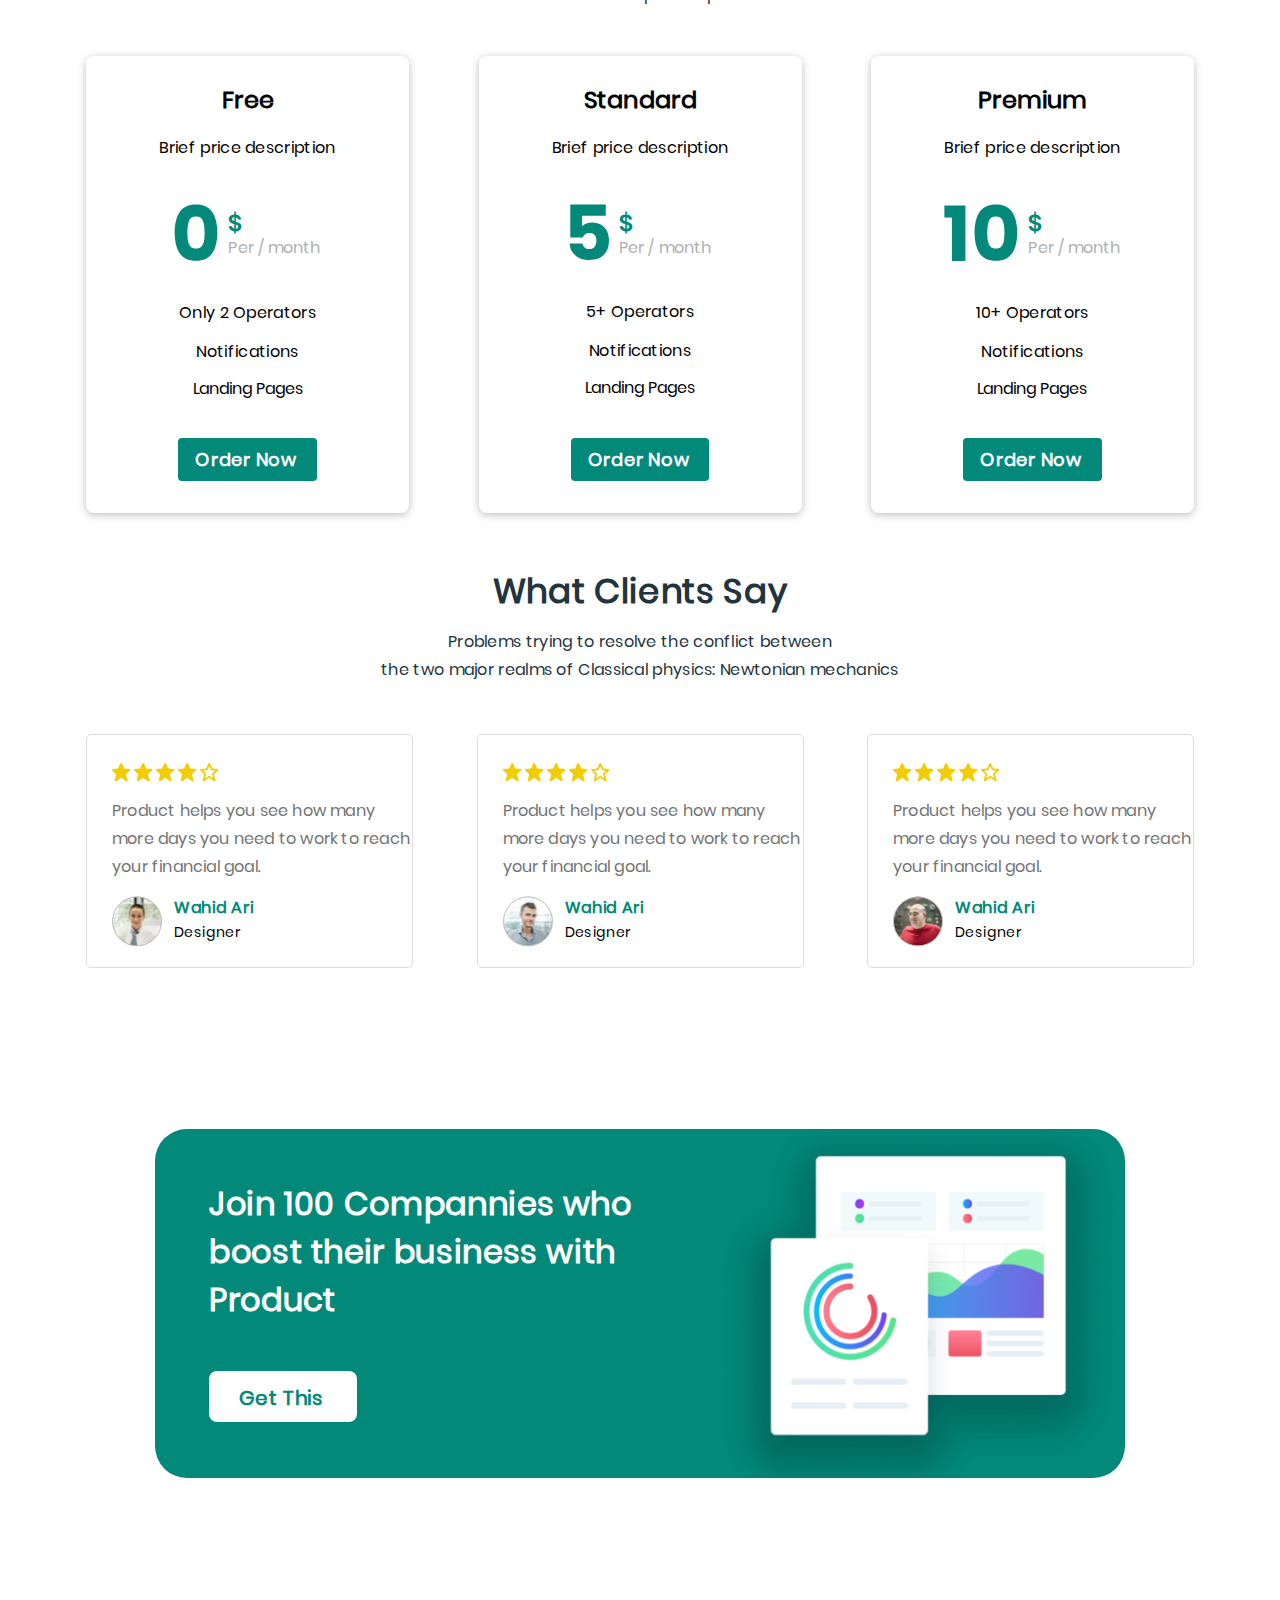
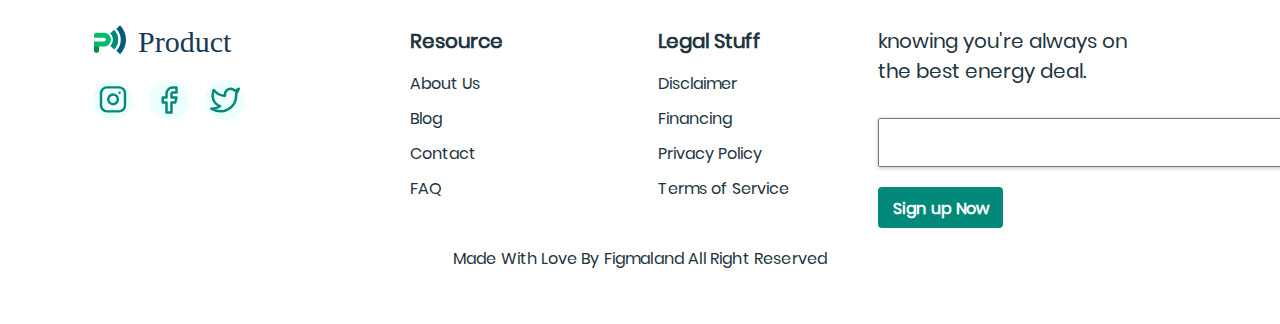
==== commit 82949132: "правки по замечаниям" ====
--- a/index.html
+++ b/index.html
@@ -27,7 +27,7 @@
           </nav>
         </div>
         <div class="header__right">
-          <button class="btn btn--outline-primary">Sign in</button>
+          <button class="btn btn--outline btn--primary">Sign in</button>
           <button class="btn btn--success">Sign Up</button>
           <button class="btn btn--triger">
             <img src="./assets/svg/triger.svg" alt="image description" />
@@ -49,10 +49,10 @@
             The most intuitive way to imagine your next user experience.
           </p>
           <div class="btn--group">
-            <button class="btn btn--success w-100 btn-lg">Get started</button>
-            <button class="btn btn-outline-success">
+            <button class="btn btn--success w-174 btn-lg">Get started</button>
+            <button class="btn btn--outline btn--success btn--with-icon">
               <img src="assets/svg/play.svg" />
-              <span class="btn__description">Watch the Video</span>
+              <span>Watch the Video</span>
             </button>
           </div>
         </div>
@@ -110,12 +110,12 @@
             The Myspace page defines the individual, his or her characteristics,
             traits, personal choices and the overall personality of the person.
           </p>
-          <h3 class="subtitle subtitle--spacebottom">Accessory makers</h3>
+          <h3 class="subtitle space--bottom-12">Accessory makers</h3>
           <p class="description">
             While most people enjoy casino gambling, sports betting, lottery and
             bingo playing for the fun
           </p>
-          <h3 class="subtitle subtitle--spacebottom">Alterationists</h3>
+          <h3 class="subtitle space--bottom-12">Alterationists</h3>
           <p class="description">
             If you are looking for a new way to promote your business that won’t
             cost you more money.
@@ -172,12 +172,12 @@
             past three decades, women still face a double standard when it comes
             to their behavior.
           </p>
-          <h3 class="subtitle subtitle--spacebottom">Accessory makers</h3>
+          <h3 class="subtitle space--bottom-12">Accessory makers</h3>
           <p class="description">
             While most people enjoy casino gambling, sports betting, lottery and
             bingo playing for the fun
           </p>
-          <h3 class="subtitle subtitle--spacebottom">Alterationists</h3>
+          <h3 class="subtitle space--bottom-12">Alterationists</h3>
           <p class="description">
             If you are looking for a new way to promote your business that won’t
             cost you more money.
--- a/assets/css/style.css
+++ b/assets/css/style.css
@@ -1,4 +1,4 @@
-html[data-theme="light"] {
+html {
   --bg: #ffffff;
   --switch-color: #02897a;
   --color-heading: #22343d;
@@ -10,7 +10,7 @@
   --border: #dedede;
 }
 
-html[data-theme="dark"] {
+html[theme="dark"] {
   --bg: #1f2e35;
   --switch-color: #0077ff;
   --color-heading: #ffffff;
@@ -23,9 +23,12 @@
 }
 
 /*основные стили*/
-body {
+.light {
   background-color: var(--bg);
-  /*  --font-color: #22343d;*/
+}
+
+.dark {
+  background-color: #1f2e35;
 }
 
 @font-face {
@@ -38,7 +41,7 @@
 html,
 body {
   font-family: "Poppins", "Arial", sans-serif;
-  /*  color: var(--font-color);*/
+  background-color: var(--bg);
 }
 
 h1,
@@ -71,7 +74,7 @@
   color: var(--color-text);
 }
 
-.subtitle--spacebottom {
+.space--bottom-12 {
   margin-bottom: 12px;
 }
 
@@ -83,6 +86,7 @@
 }
 
 /*media*/
+/* TODO: Эти медиа-запросы должны находиться после классов к которым они прописаны */
 @media (max-width: 576px) {
   .pic {
     margin: 0 auto;
@@ -139,7 +143,6 @@
 .btn--triger {
   background: #f3f3f3;
   border-radius: 100px;
-  border: #f3f3f3;
   width: 32px;
   height: 32px;
   display: flex;
@@ -147,11 +150,11 @@
   justify-content: center;
   background: url(./assets/svg/triger.svg) no-repeat;
   background-size: contain;
-  border: 5px solid #ffffff;
+  border: 5px solid #f3f3f3;
   margin-right: 5px;
 }
 
-.btn--outline-primary {
+.btn--outline.btn--primary {
   font-weight: 600;
   font-size: 16px;
   line-height: 24px;
@@ -164,13 +167,13 @@
   letter-spacing: 0.02em;
 }
 
-.btn--outline-primary:hover {
+.btn--outline.btn--primary:hover {
   background-color: #fefefe;
   color: #067266;
   filter: drop-shadow(0px 4px 4px rgba(0, 0, 0, 0.25));
 }
 
-.btn-outline-success {
+.btn--outline.btn--success {
   background-color: transparent;
   border: transparent;
   font-weight: 600;
@@ -179,17 +182,13 @@
   color: #02897a;
 }
 
-.btn-outline-success:hover {
+.btn--outline.btn--success:hover {
   filter: drop-shadow(0px 4px 4px rgba(0, 0, 0, 0.25));
   border-radius: 5px;
 }
 
-.btn-outline-success:hover img {
+.btn--outline.btn--success:hover img {
   filter: brightness(0) saturate(100%) invert(34%) sepia(10%) saturate(4720%) hue-rotate(130deg) brightness(96%) contrast(95%);
-}
-
-.w-100 {
-  width: 174px;
 }
 
 .btn-lg {
@@ -201,6 +200,9 @@
   justify-content: center;
 }
 
+.w-174 {
+  width: 174px;
+}
 
 /*Header*/
 .header {
@@ -368,7 +370,6 @@
 .section--hero .container {
   display: flex;
   max-width: 1080px;
-  flex-direction: column;
   align-items: center;
   flex-direction: column-reverse;
 }
@@ -413,7 +414,8 @@
   margin-right: 8px;
 }
 
-.btn__description {
+.btn--with-icon span {
+  /* TODO: ширина и высота кнопки не должна регулироваться паддингами высота зависит от модификатора а ширина от содержимого либо от свойства width */
   padding: 18px 15px 13px 0px;
   letter-spacing: 0.02em;
   font-size: 16px;
@@ -466,7 +468,6 @@
   }
 
   .section--hero .container {
-    flex-direction: column;
     align-items: center;
     flex-direction: row;
   }
@@ -576,7 +577,6 @@
   font-weight: 600;
   font-size: 22px;
   line-height: 33px;
-  margin-bottom: 0px;
   letter-spacing: 0.02em;
   margin-bottom: -2px;
 }
@@ -1584,9 +1584,7 @@
   font-size: 16px;
   line-height: 28px;
   letter-spacing: 0.3px;
-  width: auto;
-  margin: auto;
-  margin-bottom: 50px;
+  margin: 0 auto 50px;
 }
 
 .say__row {
@@ -1660,23 +1658,6 @@
   }
 }
 
-@media (min-width: 576px) {
-  /* .collumn__item:nth-of-type(2),
-  .collumn__item:nth-of-type(3) {
-    display: none;
-  }*/
-}
-
-@media (min-width: 768px) {
-  /*  .collumn__item:nth-of-type(2) {
-    display: block;
-  }
-*/
-  /*  .collumn__item:not(:last-child) {
-    margin-right: 20px;
-  }*/
-}
-
 @media (min-width: 1200px) {
   .section--say {
     padding: 0px 0px 20px;
@@ -1695,11 +1676,6 @@
   .collumn__item:not(:last-child) {
     margin-bottom: 0px;
   }
-
-  /*  .collumn__item:nth-of-type(3) {
-    display: block;
-  }
-*/
 }
 
 @media (min-width: 1400px) {
@@ -1761,7 +1737,6 @@
 .join--pic {
   position: relative;
   left: 10px;
-  max-width: -webkit-fill-available;
 }
 
 /*media join*/
@@ -1821,8 +1796,7 @@
 .footer__left {
   display: flex;
   flex-direction: column;
-  margin: auto;
-  margin-bottom: 20px;
+  margin: 0 auto 20px;
 }
 
 .footer .logo {
@@ -1885,8 +1859,7 @@
   display: flex;
   flex-direction: column;
   align-items: center;
-  margin: auto;
-  margin-bottom: 20px;
+  margin: 0 auto 20px;
 }
 
 .footer__nav-col {
@@ -1896,8 +1869,7 @@
 }
 
 .footer__nav-col:not(:last-child) {
-  margin: auto;
-  margin-bottom: 20px;
+  margin: 0 auto 20px;
 }
 
 .menu--footer-subtitle {
@@ -1924,9 +1896,8 @@
 }
 
 .footer__deal {
-  margin: auto;
-  text-align: center;
-  margin-bottom: 44px;
+  margin: 0 auto 44px;
+  text-align: center;
 }
 
 .footer .subtitle {
@@ -2035,10 +2006,6 @@
 }
 
 /*media*/
-@media (min-width: 576px) {}
-
-@media (min-width: 1200px) {}
-
 /*pricing*/
 .section--pricing {
   padding: 25px 0px 22px;
@@ -2392,26 +2359,23 @@
 }
 
 /*media*/
-@media (max-width: 576px) {}
-
-@media (min-width: 1200px) {
-  .section--clients {
-    padding: 119px 0px 126px;
-  }
-
-  .section--clients .title {
-    text-align: center;
-    margin-bottom: 68px;
-  }
-
-  .clients__logo {
-    align-items: unset;
-    justify-content: space-between;
-  }
-
-  .clients__logo_item {
-    margin: 0;
-  }
+.section--clients {
+  padding: 119px 0px 126px;
+}
+
+.section--clients .title {
+  text-align: center;
+  margin-bottom: 68px;
+}
+
+.clients__logo {
+  align-items: unset;
+  justify-content: space-between;
+}
+
+.clients__logo_item {
+  margin: 0;
+}
 }
 
 /*choose*/
@@ -2609,41 +2573,38 @@
 }
 
 /*media*/
-@media (max-width: 576px) {}
-
-@media (min-width: 1200px) {
-  .section--how {
-    padding: 101px 0px 112px;
-  }
-
-  .section--how .title {
-    margin-bottom: 73px;
-  }
-
-  .how__row {
-    margin-bottom: 70px;
-  }
-
-  .how__left {
-    margin-bottom: 0px;
-  }
-
-  .how__item {
-    flex-direction: row;
-  }
-
-  .how__item:nth-of-type(1) {
-    margin-bottom: 93px;
-  }
-
-  .how__item:nth-of-type(2) {
-    flex-direction: row-reverse;
-    margin-bottom: 97px;
-  }
-
-  .how-pic {
-    max-width: fit-content;
-  }
+.section--how {
+  padding: 101px 0px 112px;
+}
+
+.section--how .title {
+  margin-bottom: 73px;
+}
+
+.how__row {
+  margin-bottom: 70px;
+}
+
+.how__left {
+  margin-bottom: 0px;
+}
+
+.how__item {
+  flex-direction: row;
+}
+
+.how__item:nth-of-type(1) {
+  margin-bottom: 93px;
+}
+
+.how__item:nth-of-type(2) {
+  flex-direction: row-reverse;
+  margin-bottom: 97px;
+}
+
+.how-pic {
+  max-width: fit-content;
+}
 }
 
 /*offers*/
@@ -2658,8 +2619,7 @@
   line-height: 48px;
   text-align: center;
   max-width: 537px;
-  margin: auto;
-  margin-bottom: 35px;
+  margin: 0 auto 35px;
 }
 
 .offers__table {
@@ -2852,15 +2812,13 @@
 @media (min-width: 576px) {
   .section--business .description {
     max-width: 516px;
-    margin: auto;
-    margin-bottom: 20px;
+    margin: 0 auto 20px;
   }
 
   .email__adress {
     width: 469px;
     flex-direction: row;
-    margin: auto;
-    margin-bottom: 20px;
+    margin: 0 auto 20px;
   }
 
   .business__join {
@@ -2884,15 +2842,13 @@
 
   .section--business .description {
     text-align: start;
-    margin: unset;
-    margin-bottom: 23px;
+    margin: 0 0 23px;
   }
 
   .email__adress {
     width: 468px;
     flex-direction: row;
-    margin: unset;
-    margin-bottom: 20px;
+    margin: 0 0 20px;
   }
 
   .email__adress-form {
@@ -2945,8 +2901,7 @@
 }
 
 .section--stories .profile {
-  margin: 0;
-  margin-bottom: 33px;
+  margin: 0 0 33px;
   border: 1px solid #dedede;
   border-radius: 8px;
 }
@@ -2984,7 +2939,6 @@
 
 @media (min-width: 1200px) {
   .section--stories {
-    padding: 0px 0px 50px;
     padding: 0px 0px 15px;
   }
 }
@@ -3010,9 +2964,7 @@
   text-align: center;
   letter-spacing: 0.2px;
   max-width: 100%;
-
-  margin: auto;
-  margin-bottom: 64px;
+  margin: 0 auto 64px;
 }
 
 .section--contact .socials {
@@ -3065,8 +3017,7 @@
   border: 1px solid #e8e8e8;
   border-radius: 39px;
   display: flex;
-  margin: auto;
-  margin-bottom: 48px;
+  margin: 0 auto 48px;
   letter-spacing: -0.05em;
   font-size: 15px;
   width: -webkit-fill-available;
@@ -3079,8 +3030,7 @@
   border: 1px solid #e8e8e8;
   border-radius: 39px;
   display: flex;
-  margin: auto;
-  margin-bottom: 45px;
+  margin: 0 auto 45px;
   letter-spacing: -0.05em;
   font-size: 15px;
   width: -webkit-fill-available;
@@ -3089,8 +3039,7 @@
 .form__send-message {
   height: 171px;
   padding: 15px 0 0 15px;
-  margin: auto;
-  margin-bottom: 45px;
+  margin: 0 auto 45px;
   background: #f5f5f5;
   border: 1px solid #e8e8e8;
   display: flex;
@@ -3117,14 +3066,6 @@
 }
 
 /*media*/
-@media (min-width: 576px) {
-  /*  .form__send-text,
-  .form__send-email,
-  .form__send-message {
-    width: 350px;
-  }*/
-}
-
 @media (min-width: 1200px) {
   .section--contact {
     padding: 125px 0px 28px;
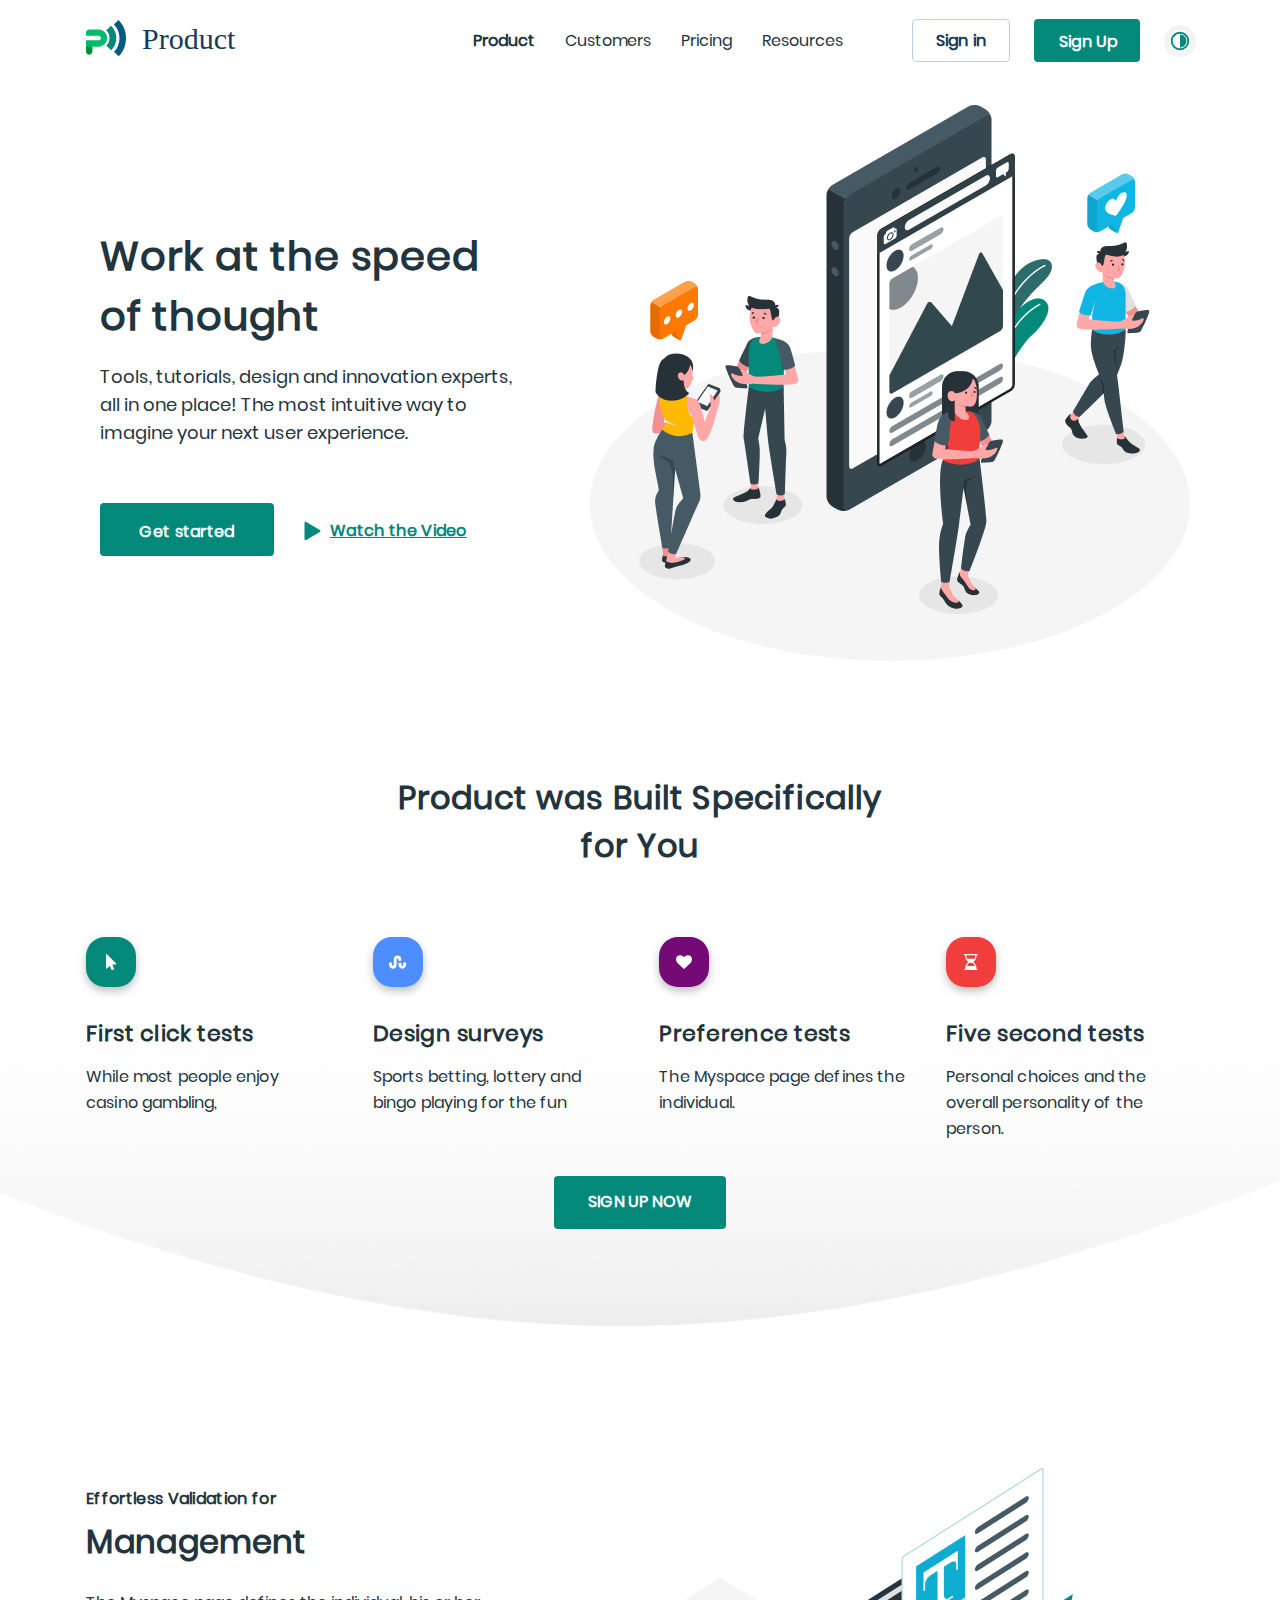
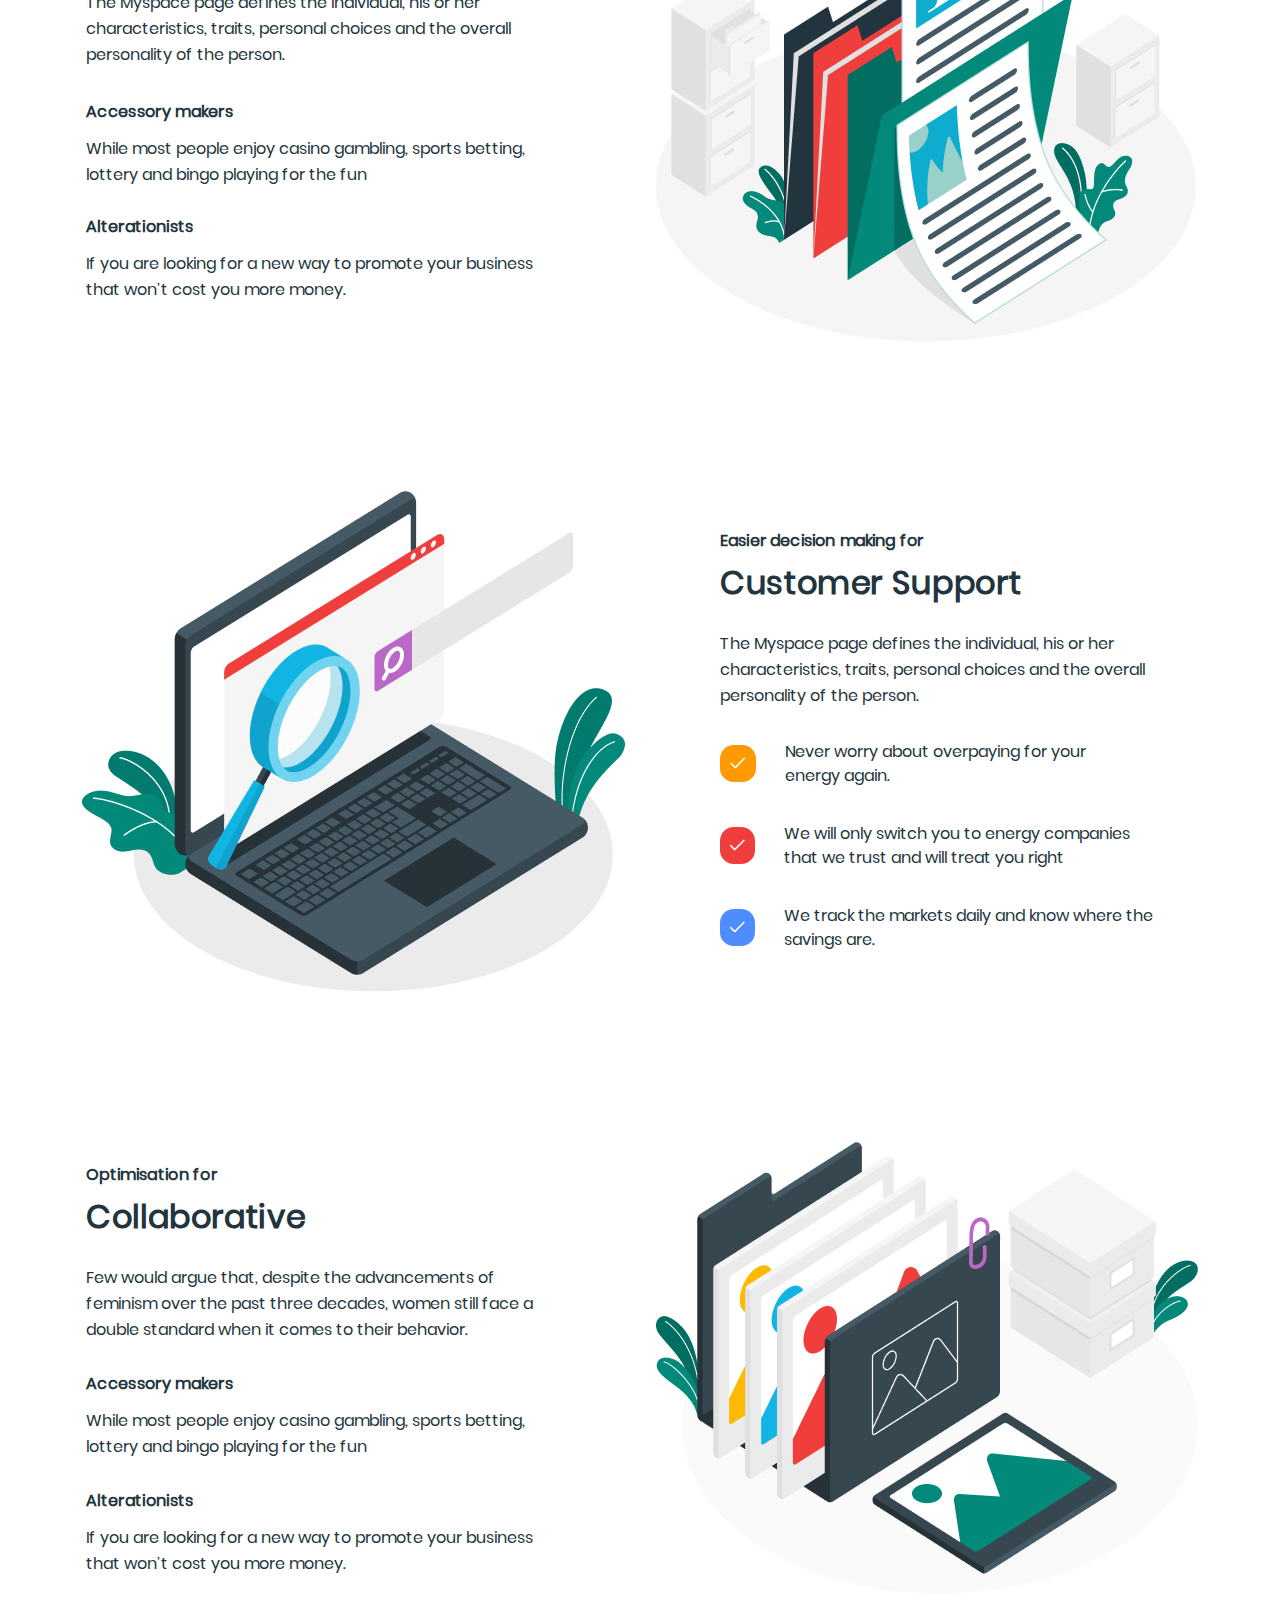
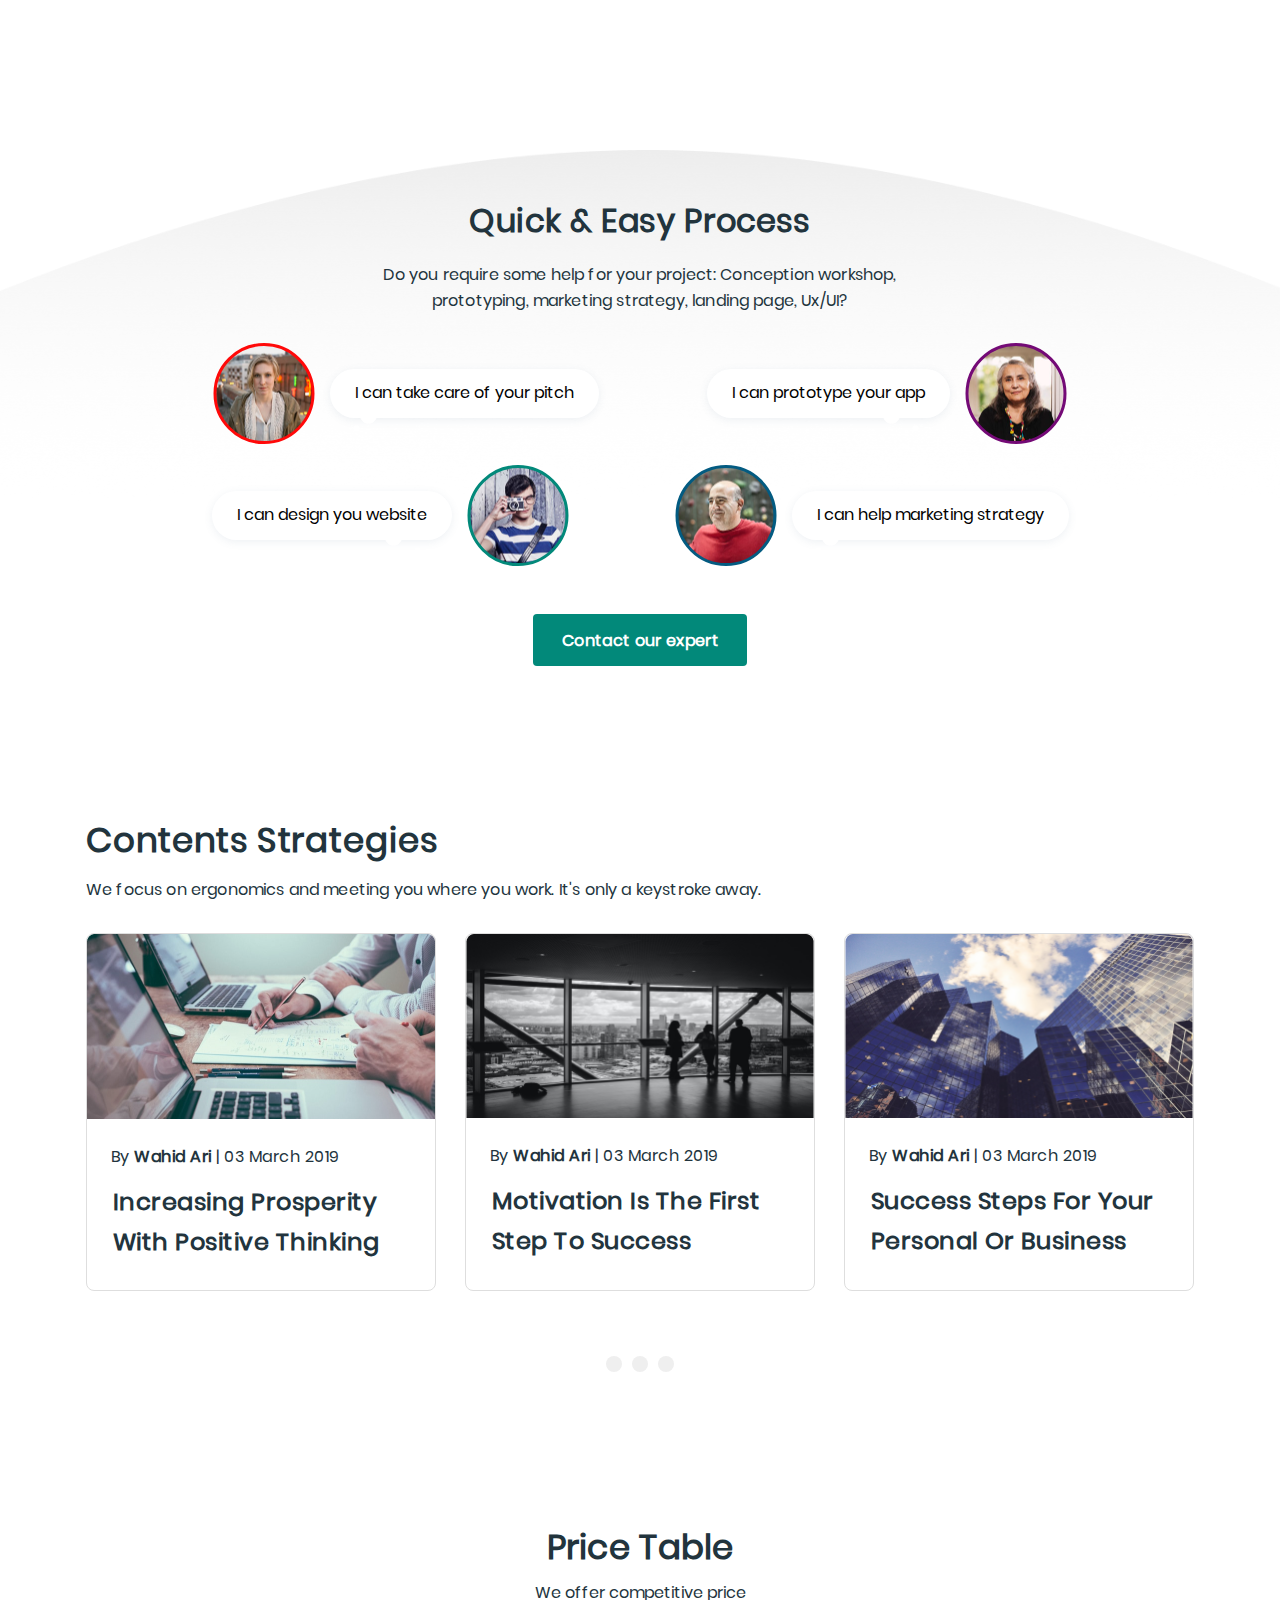
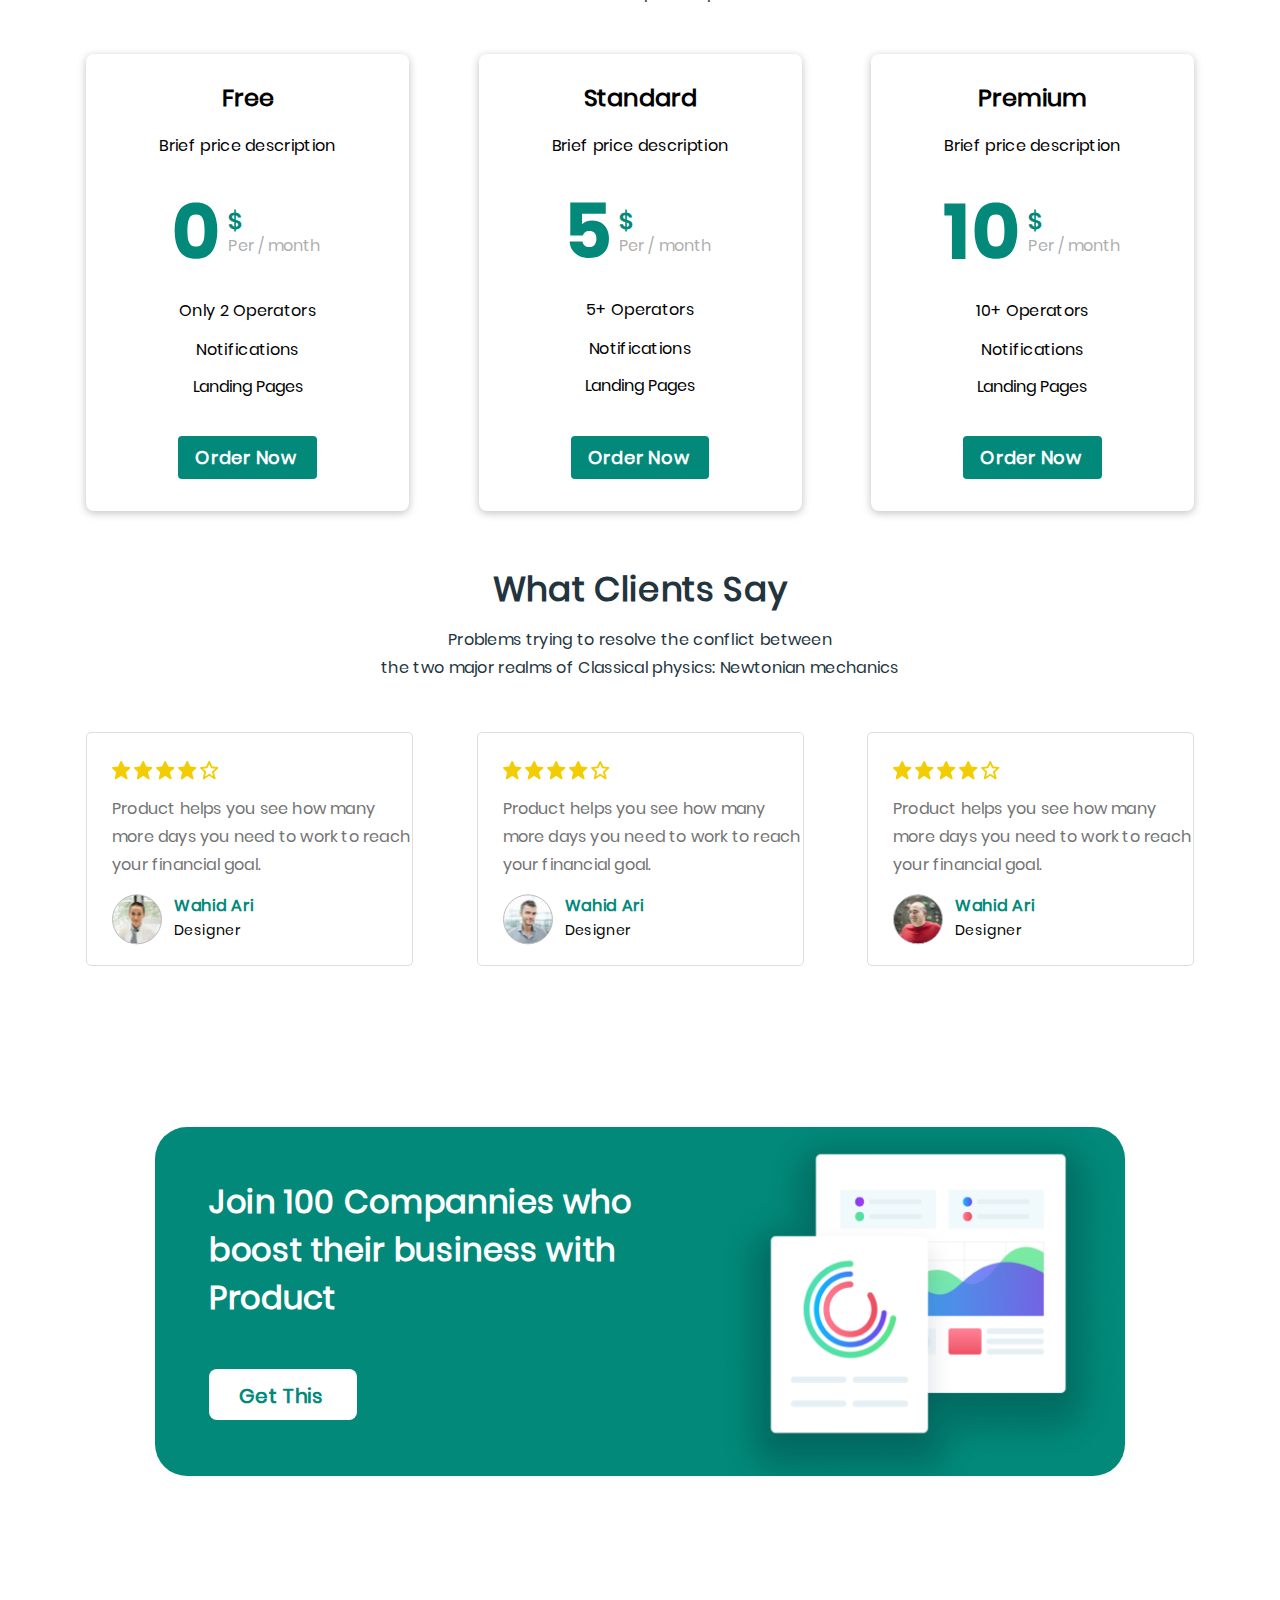
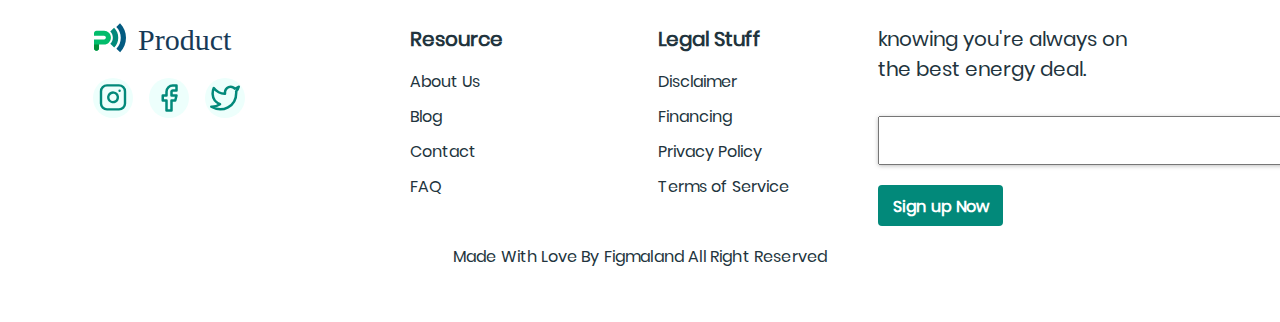
==== commit 03c747d6: "сделал шпаргалку js" ====
--- a/index.html
+++ b/index.html
@@ -29,9 +29,7 @@
         <div class="header__right">
           <button class="btn btn--outline btn--primary">Sign in</button>
           <button class="btn btn--success">Sign Up</button>
-          <button class="btn btn--triger">
-            <img src="./assets/svg/triger.svg" alt="image description" />
-          </button>
+          <button class="btn btn--triger"></button>
           <a class="menu__trigger menu__trigger--active" href="#">
             <span></span>
             <span></span>
--- a/assets/css/style.css
+++ b/assets/css/style.css
@@ -1,34 +1,24 @@
-html {
+/*основные стили*/
+.light {
   --bg: #ffffff;
-  --switch-color: #02897a;
-  --color-heading: #22343d;
   --color-text: #22343d;
   --color-btn: #173a56;
   --color-logo: #173a56;
   --bg-image--product: url(../img/product.png);
   --bg-image--process: url(../img/process.png);
   --border: #dedede;
-}
-
-html[theme="dark"] {
+  --btn--triger-bg:url(../svg/triger.svg);
+}
+
+.dark {
   --bg: #1f2e35;
-  --switch-color: #0077ff;
-  --color-heading: #ffffff;
   --color-text: #ffffff;
   --color-btn: #ffffff;
   --color-logo: #ffffff;
   --bg-image--product: url(../img/product_dark.png);
   --bg-image--process: url(../img/process_dark.png);
   --border: #173a56;
-}
-
-/*основные стили*/
-.light {
-  background-color: var(--bg);
-}
-
-.dark {
-  background-color: #1f2e35;
+  --btn--triger-bg:url(../svg/triger3.svg);
 }
 
 @font-face {
@@ -83,28 +73,6 @@
   font-size: 18px;
   line-height: 28px;
   color: var(--color-text);
-}
-
-/*media*/
-/* TODO: Эти медиа-запросы должны находиться после классов к которым они прописаны */
-@media (max-width: 576px) {
-  .pic {
-    margin: 0 auto;
-    display: flex;
-    max-width: 100%;
-  }
-}
-
-@media (min-width: 576px) {
-  .pic {
-    max-width: 25em;
-  }
-
-  .man__right,
-  .customer__left,
-  .coll__right {
-    margin: auto;
-  }
 }
 
 /*button*/
@@ -130,7 +98,16 @@
   color: #ffffff;
   filter: drop-shadow(0px 4px 4px rgba(0, 0, 0, 0.25));
 }
-
+.btn--outline {
+  font-weight: 600;
+  font-size: 16px;
+  line-height: 28px;
+  border: none;
+  background-color: transparent;
+}
+.btn--outline:hover {
+  background-color: #f1f0ee;
+}
 .btn--light {
   border: none;
   background-color: transparent;
@@ -148,10 +125,10 @@
   display: flex;
   align-items: center;
   justify-content: center;
-  background: url(./assets/svg/triger.svg) no-repeat;
+  background: url(../svg/triger.svg) no-repeat;
   background-size: contain;
   border: 5px solid #f3f3f3;
-  margin-right: 5px;
+  margin-right: 10px;
 }
 
 .btn--outline.btn--primary {
@@ -165,6 +142,7 @@
   margin-right: 24px;
   padding: 9px 22px 8px 23px;
   letter-spacing: 0.02em;
+  display: none;
 }
 
 .btn--outline.btn--primary:hover {
@@ -188,7 +166,8 @@
 }
 
 .btn--outline.btn--success:hover img {
-  filter: brightness(0) saturate(100%) invert(34%) sepia(10%) saturate(4720%) hue-rotate(130deg) brightness(96%) contrast(95%);
+  filter: brightness(0) saturate(100%) invert(34%) sepia(10%) saturate(4720%)
+    hue-rotate(130deg) brightness(96%) contrast(95%);
 }
 
 .btn-lg {
@@ -203,7 +182,10 @@
 .w-174 {
   width: 174px;
 }
-
+.btn--with-icon {
+  padding: 3px 0px 0px 0px;
+  display: flex;
+}
 /*Header*/
 .header {
   padding: 19px 0px 0px;
@@ -276,7 +258,8 @@
 
 .menu__item:hover {
   font-weight: 700;
-  filter: brightness(0) saturate(100%) invert(31%) sepia(77%) saturate(487%) hue-rotate(124deg) brightness(95%) contrast(97%);
+  filter: brightness(0) saturate(100%) invert(31%) sepia(77%) saturate(487%)
+    hue-rotate(124deg) brightness(95%) contrast(97%);
 }
 
 .header__right {
@@ -309,7 +292,7 @@
   left: 0;
   width: 100%;
   height: 4px;
-  background-color: #173a56;
+  background-color: var(--color-text);
   border-radius: 4px;
 }
 
@@ -329,10 +312,9 @@
 }
 
 @media (min-width: 576px) {
-  .header .btn--outline-primary {
+  .btn--outline.btn--primary {
     display: block;
   }
-
   .header .btn--success {
     display: block;
   }
@@ -364,7 +346,8 @@
   }
 }
 
-@media (min-width: 1400px) {}
+@media (min-width: 1400px) {
+}
 
 /*Hero*/
 .section--hero .container {
@@ -413,10 +396,12 @@
 .btn-outline-success img {
   margin-right: 8px;
 }
-
+.btn--with-icon img {
+  margin-right: 9px;
+}
 .btn--with-icon span {
   /* TODO: ширина и высота кнопки не должна регулироваться паддингами высота зависит от модификатора а ширина от содержимого либо от свойства width */
-  padding: 18px 15px 13px 0px;
+  /*  padding: 18px 15px 13px 5px;*/
   letter-spacing: 0.02em;
   font-size: 16px;
 }
@@ -464,7 +449,7 @@
 
 @media (min-width: 1200px) {
   .section--hero {
-    padding: 41px 0px 0px 0px;
+    padding: 39px 0px 0px 0px;
   }
 
   .section--hero .container {
@@ -479,6 +464,7 @@
   .section--hero .description {
     text-align: left;
     width: auto;
+    margin: 17px 0px 56px 0px;
   }
 
   .section--hero .title {
@@ -491,13 +477,13 @@
   }
 
   .section--hero .btn--success {
-    margin: 0 25px 0 0;
+    margin: 0 30px 0 0;
   }
 
   .hero__right {
     position: relative;
     left: 55px;
-    top: 2px;
+    top: 4px;
   }
 
   .pic {
@@ -539,7 +525,8 @@
 .section--product .list__item {
   display: flex;
   flex-direction: column;
-  max-width: 244px;
+  align-items: center;
+  max-width: 248px;
 }
 
 .section--product .list__item:not(:last-child) {
@@ -619,17 +606,13 @@
 
 @media (min-width: 576px) {
   .list {
-    justify-content: center;
-  }
-
-  .section--product .list__item:nth-of-type(3),
-  .section--product .list__item:nth-of-type(4) {
-    display: none;
+    justify-content: space-around;
+    flex-wrap: wrap;
   }
 
   .section--product .list__item:not(:last-child) {
     align-items: center;
-    margin: 0;
+    margin: 0 0 20px 0;
   }
 }
 
@@ -652,7 +635,7 @@
 
 @media (min-width: 1200px) {
   .section--product {
-    padding: 111px 0px 97px 0px;
+    padding: 113px 0px 97px 0px;
   }
 
   .list {
@@ -732,11 +715,25 @@
     top: 0;
     margin-bottom: 20px;
   }
+  .pic {
+    margin: 0 auto;
+    display: flex;
+    max-width: 100%;
+  }
 }
 
 @media (min-width: 576px) {
   .man__right {
     padding: 20px 0px 20px 0px;
+  }
+  .section--managment .pic {
+    max-width: 25em;
+  }
+
+  .man__right,
+  .customer__left,
+  .coll__right {
+    margin: auto;
   }
 }
 
@@ -765,7 +762,9 @@
     align-items: start;
     margin: 0;
   }
-
+  .section--managment .description {
+    text-align: left;
+  }
   .man__right {
     position: relative;
     left: 111px;
@@ -774,11 +773,10 @@
     margin: 0;
   }
 
-  .section--managment .description {
-    text-align: left;
-  }
-}
-
+  .section--managment .pic {
+    max-width: 100%;
+  }
+}
 /*customer*/
 .section--customer .container {
   display: flex;
@@ -865,8 +863,11 @@
   }
 }
 
-@media (min-width: 576px) {}
-
+@media (min-width: 576px) {
+  .section--customer .pic {
+    max-width: 25em;
+  }
+}
 @media (min-width: 768px) {
   .customer--pic {
     margin-bottom: 40px;
@@ -903,7 +904,9 @@
   .customer__pic {
     margin-bottom: 0px;
   }
-
+  .section--customer .pic {
+    max-width: 100%;
+  }
   .customer__right {
     align-items: start;
     margin: 0;
@@ -974,7 +977,11 @@
   }
 }
 
-@media (min-width: 576px) {}
+@media (min-width: 576px) {
+  .section--collaborative .pic {
+    max-width: 25em;
+  }
+}
 
 @media (min-width: 768px) {
   .section--collaborative {
@@ -1020,6 +1027,9 @@
     left: 111px;
     top: -21px;
     margin: 0;
+  }
+  .section--collaborative .pic {
+    max-width: 100%;
   }
 }
 
@@ -1073,11 +1083,6 @@
   align-items: center;
   justify-content: center;
   position: relative;
-}
-
-.expert:nth-of-type(1),
-.expert:nth-of-type(2) {
-  margin-bottom: 20px;
 }
 
 .expert:nth-of-type(1) .exp__pic {
@@ -1154,9 +1159,12 @@
   }
 }
 
-@media (min-width: 768px) {}
-
-@media (min-width: 1200px) {}
+@media (min-width: 1200px) {
+  .expert:nth-of-type(1),
+  .expert:nth-of-type(2) {
+    margin-bottom: 20px;
+  }
+}
 
 /*strategies*/
 .section--strategies .title {
@@ -1223,9 +1231,6 @@
 
 .profile__item {
   max-width: 348px;
-  border: 1px solid var(--border);
-  border-radius: 8px;
-  background: #ffffff;
 }
 
 .comment {
@@ -1306,6 +1311,12 @@
   .profile:last-child {
     margin-bottom: 20px;
   }
+  .section--strategies .content {
+    flex-direction: row;
+  }
+  .section--strategies .profile:nth-of-type(2) {
+    display: block;
+  }
 }
 
 @media (min-width: 1200px) {
@@ -1404,7 +1415,8 @@
 }
 
 .price__table-col:hover .price__icon {
-  filter: brightness(0) saturate(100%) invert(100%) sepia(0%) saturate(7467%) hue-rotate(292deg) brightness(101%) contrast(99%);
+  filter: brightness(0) saturate(100%) invert(100%) sepia(0%) saturate(7467%)
+    hue-rotate(292deg) brightness(101%) contrast(99%);
 }
 
 .price__table-col:hover .price__money {
@@ -1518,26 +1530,25 @@
   .section--price {
     padding: 20px 0px 0px;
   }
+  .price__table {
+    flex-direction: row;
+    justify-content: space-around;
+    flex-wrap: wrap;
+  }
 
   .price__table-col:not(:last-child) {
     margin-bottom: 20px;
   }
-
-  /*.price__table-col:nth-of-type(2),
-  .price__table-col:nth-of-type(3) {
-    display: none;
-  }*/
-
   .price__table-col {
     max-width: 323px;
     width: 100%;
   }
 }
 
-@media (min-width: 768px) {
-  /*  .price__table-col:nth-of-type(2) {
-    display: flex;
-  }*/
+@media (min-width: 992px) {
+  .price__table-col:not(:last-child) {
+    margin-bottom: 0px;
+  }
 }
 
 @media (min-width: 1200px) {
@@ -1657,7 +1668,18 @@
     width: auto;
   }
 }
-
+@media (min-width: 768px) {
+  .say__row {
+    justify-content: space-around;
+    flex-direction: row;
+    flex-wrap: wrap;
+  }
+}
+@media (min-width: 992px) {
+  .collumn__item:not(:last-child) {
+    margin-bottom: 0px;
+  }
+}
 @media (min-width: 1200px) {
   .section--say {
     padding: 0px 0px 20px;
@@ -1852,7 +1874,8 @@
 }
 
 .social:hover .social__icon {
-  filter: brightness(0) saturate(100%) invert(96%) sepia(4%) saturate(0%) hue-rotate(325deg) brightness(105%) contrast(104%);
+  filter: brightness(0) saturate(100%) invert(96%) sepia(4%) saturate(0%)
+    hue-rotate(325deg) brightness(105%) contrast(104%);
 }
 
 .footer__nav {
@@ -2301,18 +2324,6 @@
 }
 
 /*page Customers*/
-
-/*button*/
-.section--customer .btn--success {
-  font-weight: 600;
-  margin: 0 auto;
-  display: flex;
-}
-
-.section--customer .btn--outline-primary {
-  margin-right: 25px;
-}
-
 /*header*/
 .header .menu-triger--active {
   position: relative;
@@ -2359,23 +2370,24 @@
 }
 
 /*media*/
-.section--clients {
-  padding: 119px 0px 126px;
-}
-
-.section--clients .title {
-  text-align: center;
-  margin-bottom: 68px;
-}
-
-.clients__logo {
-  align-items: unset;
-  justify-content: space-between;
-}
-
-.clients__logo_item {
-  margin: 0;
-}
+@media (min-width: 1200px) {
+  .section--clients {
+    padding: 119px 0px 126px;
+  }
+
+  .section--clients .title {
+    text-align: center;
+    margin-bottom: 68px;
+  }
+
+  .clients__logo {
+    align-items: unset;
+    justify-content: space-around;
+  }
+
+  .clients__logo_item {
+    margin: 0;
+  }
 }
 
 /*choose*/
@@ -2447,30 +2459,16 @@
   background: #f03e3d;
 }
 
-/*media*/
+/*media choose*/
 @media (min-width: 576px) {
-
-  .list__item-center:nth-of-type(2),
-  .list__item-center:nth-of-type(3) {
-    display: none;
-  }
-
   .list__item-center {
     width: 350px;
   }
-
+}
+
+@media (min-width: 922px) {
   .list__item-center:not(:last-child) {
     margin-bottom: 0px;
-  }
-}
-
-@media (min-width: 768px) {
-  .list__item-center:nth-of-type(1) {
-    margin-right: 15px;
-  }
-
-  .list__item-center:nth-of-type(2) {
-    display: flex;
   }
 }
 
@@ -2483,18 +2481,6 @@
   .section--choose .list {
     flex-direction: row;
     justify-content: space-between;
-  }
-
-  .list__item-center:nth-of-type(1) {
-    margin-right: 0px;
-  }
-
-  .list__item-center:nth-of-type(3) {
-    display: flex;
-  }
-
-  .section--choose .list__item-center:not(:last-child) {
-    margin-bottom: 0px;
   }
 }
 
@@ -2572,41 +2558,40 @@
   justify-content: center;
 }
 
-/*media*/
-.section--how {
-  padding: 101px 0px 112px;
-}
-
-.section--how .title {
-  margin-bottom: 73px;
-}
-
-.how__row {
-  margin-bottom: 70px;
-}
-
-.how__left {
-  margin-bottom: 0px;
-}
-
-.how__item {
-  flex-direction: row;
-}
-
-.how__item:nth-of-type(1) {
-  margin-bottom: 93px;
-}
-
-.how__item:nth-of-type(2) {
-  flex-direction: row-reverse;
-  margin-bottom: 97px;
-}
-
-.how-pic {
-  max-width: fit-content;
-}
-}
-
+/*media how*/
+@media (min-width: 1200px) {
+  .section--how {
+    padding: 101px 0px 112px;
+  }
+  .how__item {
+    flex-direction: row;
+  }
+
+  .section--how .title {
+    margin-bottom: 73px;
+  }
+
+  .how__row {
+    margin-bottom: 70px;
+  }
+
+  .how__left {
+    margin-bottom: 0px;
+  }
+
+  .how__item:nth-of-type(1) {
+    margin-bottom: 93px;
+  }
+
+  .how__item:nth-of-type(2) {
+    flex-direction: row-reverse;
+    margin-bottom: 97px;
+  }
+
+  .how-pic {
+    max-width: fit-content;
+  }
+}
 /*offers*/
 .section--offers {
   padding: 37px 0px 0px;
@@ -2685,7 +2670,7 @@
   text-decoration: none;
 }
 
-/*media*/
+/*media offers*/
 @media (min-width: 768px) {
   .offers__table {
     flex-direction: row;
@@ -2808,7 +2793,7 @@
   max-width: 100%;
 }
 
-/*media*/
+/*media business*/
 @media (min-width: 576px) {
   .section--business .description {
     max-width: 516px;
@@ -2897,7 +2882,7 @@
   display: flex;
   flex-wrap: wrap;
   margin-bottom: -23px;
-  justify-content: space-between;
+  justify-content: space-around;
 }
 
 .section--stories .profile {
@@ -2925,12 +2910,12 @@
 
 .btn--light:hover .more--icon {
   cursor: pointer;
-  filter: brightness(0) saturate(100%) invert(33%) sepia(63%) saturate(7124%) hue-rotate(163deg) brightness(98%) contrast(98%);
-}
-
-/*stories*/
+  filter: brightness(0) saturate(100%) invert(33%) sepia(63%) saturate(7124%)
+    hue-rotate(163deg) brightness(98%) contrast(98%);
+}
+
+/*media stories*/
 @media (min-width: 576px) {
-
   .section--stories .profile:nth-of-type(2),
   .section--stories .profile:nth-of-type(3) {
     display: block;
@@ -3065,7 +3050,7 @@
   letter-spacing: 0.2px;
 }
 
-/*media*/
+/*media contact*/
 @media (min-width: 1200px) {
   .section--contact {
     padding: 125px 0px 28px;
@@ -3101,4 +3086,4 @@
   .form__send .btn--success {
     margin: 0 0 52px 52px;
   }
-}+}
